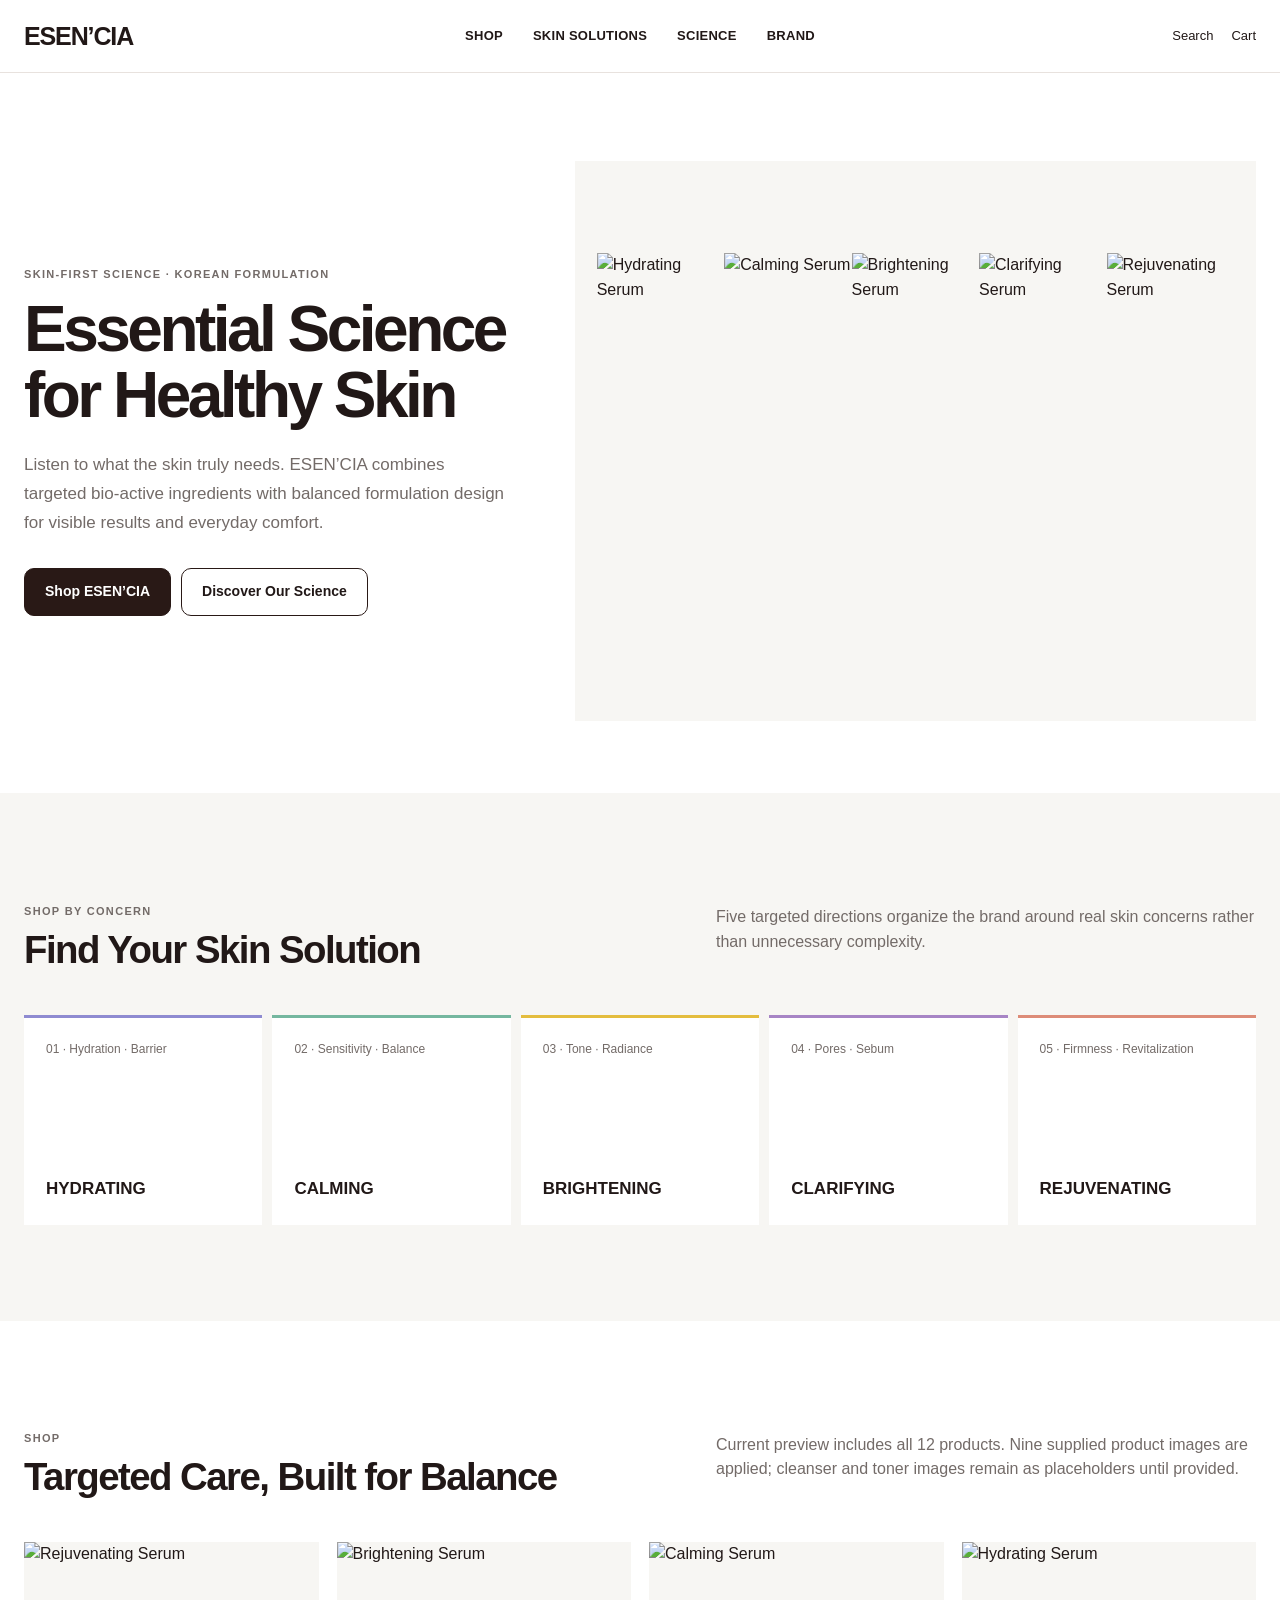
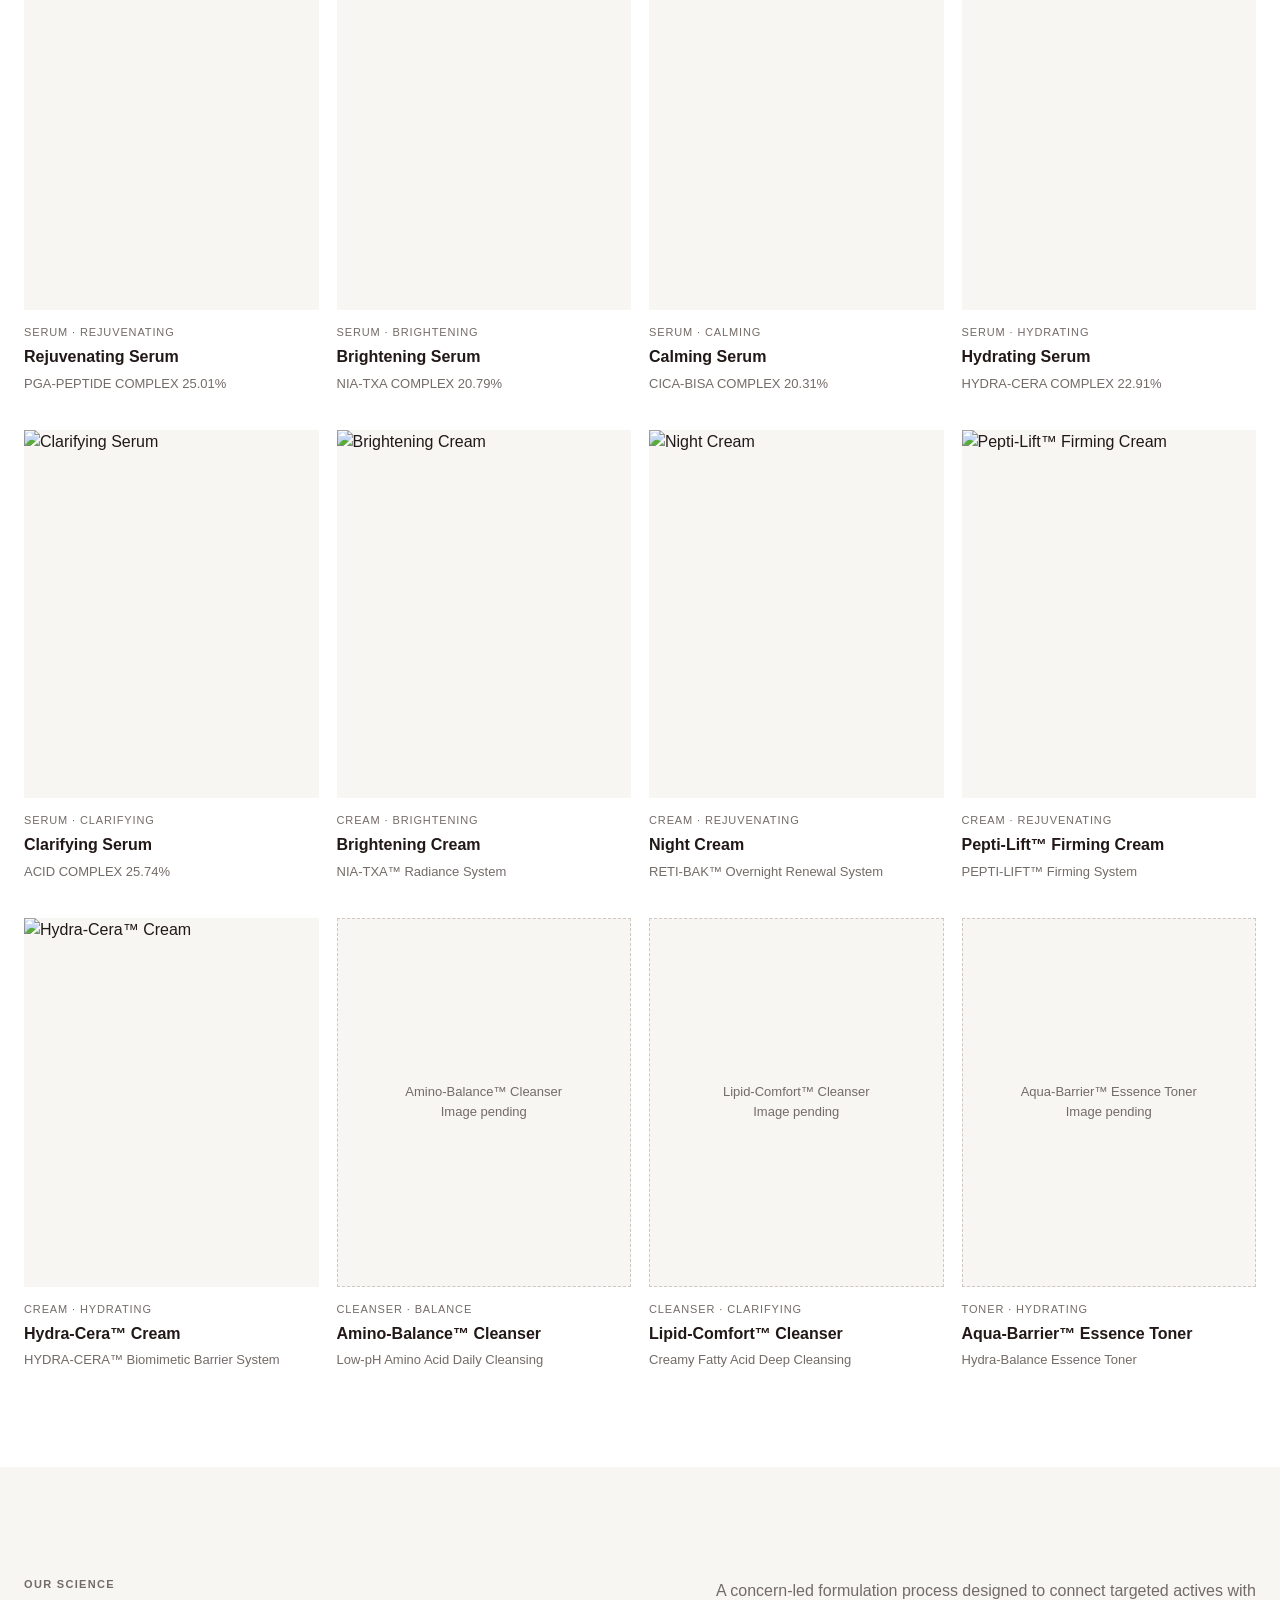
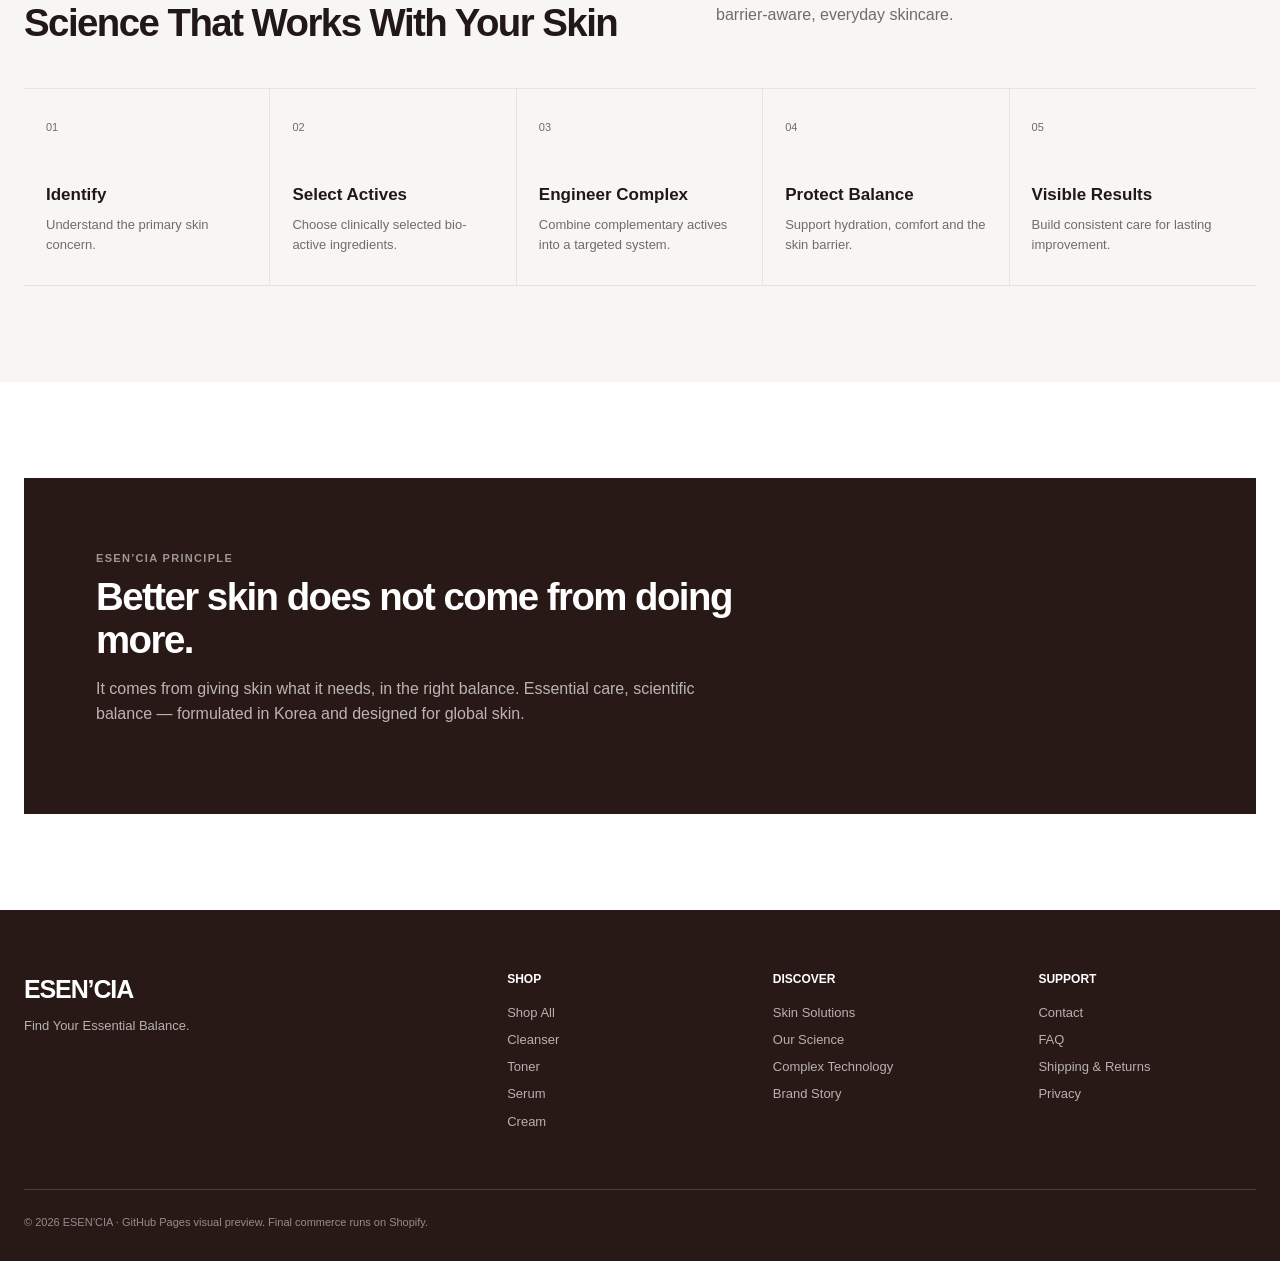
==== index.html @ 42b06a34 "Add GitHub Pages visual preview homepage" ====
<!doctype html><html lang="en"><head><meta charset="utf-8"><meta name="viewport" content="width=device-width,initial-scale=1"><title>ESEN’CIA — Essential Science for Healthy Skin</title><meta name="description" content="ESEN’CIA skincare visual preview"><link rel="stylesheet" href="assets/preview.css"></head><body><header class="header"><div class="wrap header-in"><a class="logo" href="index.html">ESEN’CIA</a><nav class="nav"><a href="#shop">SHOP</a><a href="#solutions">SKIN SOLUTIONS</a><a href="#science">SCIENCE</a><a href="#brand">BRAND</a></nav><div class="util"><a href="#shop">Search</a><a href="#shop">Cart</a></div></div></header><main><section class="hero"><div class="wrap hero-grid"><div><div class="eyebrow">Skin-first science · Korean formulation</div><h1>Essential Science<br>for Healthy Skin</h1><p class="lead">Listen to what the skin truly needs. ESEN’CIA combines targeted bio-active ingredients with balanced formulation design for visible results and everyday comfort.</p><div class="actions"><a class="btn primary" href="#shop">Shop ESEN’CIA</a><a class="btn" href="#science">Discover Our Science</a></div></div><div class="hero-products"><img src="https://nineworksdatabase.planus253.workers.dev/cdn/uncategorized/20260916-070713-image-23-b0a09146.webp" alt="Hydrating Serum"><img src="https://nineworksdatabase.planus253.workers.dev/cdn/uncategorized/20260916-070713-image-22-cb093b37.webp" alt="Calming Serum"><img src="https://nineworksdatabase.planus253.workers.dev/cdn/uncategorized/20260916-070713-image-21-9c7af505.webp" alt="Brightening Serum"><img src="https://nineworksdatabase.planus253.workers.dev/cdn/uncategorized/20260916-070714-image-24-bfee518b.webp" alt="Clarifying Serum"><img src="https://nineworksdatabase.planus253.workers.dev/cdn/uncategorized/20260916-070712-image-20-0c0ae70b.webp" alt="Rejuvenating Serum"></div></div></section><section class="section soft" id="solutions"><div class="wrap"><div class="section-head"><div><div class="eyebrow">Shop by concern</div><h2>Find Your Skin Solution</h2></div><p class="section-desc">Five targeted directions organize the brand around real skin concerns rather than unnecessary complexity.</p></div><div class="solution-grid"><div class="solution" style="--accent:#8f8bd1"><span>01 · Hydration · Barrier</span><strong>HYDRATING</strong></div><div class="solution" style="--accent:#75b79f"><span>02 · Sensitivity · Balance</span><strong>CALMING</strong></div><div class="solution" style="--accent:#e4bd3e"><span>03 · Tone · Radiance</span><strong>BRIGHTENING</strong></div><div class="solution" style="--accent:#a785c5"><span>04 · Pores · Sebum</span><strong>CLARIFYING</strong></div><div class="solution" style="--accent:#dd8c78"><span>05 · Firmness · Revitalization</span><strong>REJUVENATING</strong></div></div></div></section><section class="section" id="shop"><div class="wrap"><div class="section-head"><div><div class="eyebrow">Shop</div><h2>Targeted Care, Built for Balance</h2></div><p class="section-desc">Current preview includes all 12 products. Nine supplied product images are applied; cleanser and toner images remain as placeholders until provided.</p></div><div class="product-grid" id="product-grid"></div></div></section><section class="section soft" id="science"><div class="wrap"><div class="section-head"><div><div class="eyebrow">Our science</div><h2>Science That Works With Your Skin</h2></div><p class="section-desc">A concern-led formulation process designed to connect targeted actives with barrier-aware, everyday skincare.</p></div><div class="process"><div class="process-item"><div class="process-num">01</div><div class="process-title">Identify</div><div class="process-copy">Understand the primary skin concern.</div></div><div class="process-item"><div class="process-num">02</div><div class="process-title">Select Actives</div><div class="process-copy">Choose clinically selected bio-active ingredients.</div></div><div class="process-item"><div class="process-num">03</div><div class="process-title">Engineer Complex</div><div class="process-copy">Combine complementary actives into a targeted system.</div></div><div class="process-item"><div class="process-num">04</div><div class="process-title">Protect Balance</div><div class="process-copy">Support hydration, comfort and the skin barrier.</div></div><div class="process-item"><div class="process-num">05</div><div class="process-title">Visible Results</div><div class="process-copy">Build consistent care for lasting improvement.</div></div></div></div></section><section class="section" id="brand"><div class="wrap"><div class="brand-panel"><div class="eyebrow" style="color:rgba(255,255,255,.55)">ESEN’CIA Principle</div><h2>Better skin does not come from doing more.</h2><p>It comes from giving skin what it needs, in the right balance. Essential care, scientific balance — formulated in Korea and designed for global skin.</p></div></div></section></main><footer class="footer"><div class="wrap"><div class="footer-grid"><div><div class="logo">ESEN’CIA</div><p>Find Your Essential Balance.</p></div><div><h3>SHOP</h3><a href="#shop">Shop All</a><a href="#shop">Cleanser</a><a href="#shop">Toner</a><a href="#shop">Serum</a><a href="#shop">Cream</a></div><div><h3>DISCOVER</h3><a href="#solutions">Skin Solutions</a><a href="#science">Our Science</a><a href="#science">Complex Technology</a><a href="#brand">Brand Story</a></div><div><h3>SUPPORT</h3><a href="#">Contact</a><a href="#">FAQ</a><a href="#">Shipping & Returns</a><a href="#">Privacy</a></div></div><div class="copyright">© 2026 ESEN’CIA · GitHub Pages visual preview. Final commerce runs on Shopify.</div></div></footer><script src="assets/preview.js"></script><script>renderProductCards('#product-grid')</script></body></html>
---- assets/preview.css ----
:root{--bg:#fff;--soft:#f7f6f3;--ink:#211817;--muted:#736b68;--line:#e8e2de;--brand:#291916;--max:1280px;--g:28px}*{box-sizing:border-box}html{scroll-behavior:smooth}body{margin:0;font-family:Pretendard,-apple-system,BlinkMacSystemFont,"Segoe UI",Arial,sans-serif;color:var(--ink);background:var(--bg);line-height:1.55}a{color:inherit;text-decoration:none}img{display:block;max-width:100%}.wrap{width:min(calc(100% - 48px),var(--max));margin:auto}.header{position:sticky;top:0;z-index:50;background:rgba(255,255,255,.95);backdrop-filter:blur(14px);border-bottom:1px solid var(--line)}.header-in{height:72px;display:grid;grid-template-columns:1fr auto 1fr;align-items:center}.logo{font-size:25px;font-weight:650;letter-spacing:-.045em}.nav{display:flex;gap:30px;font-size:13px;font-weight:650;letter-spacing:.02em}.util{display:flex;justify-content:flex-end;gap:18px;font-size:13px}.hero{padding:88px 0 72px}.hero-grid{display:grid;grid-template-columns:5fr 7fr;gap:64px;align-items:center}.eyebrow{font-size:11px;font-weight:700;letter-spacing:.12em;text-transform:uppercase;color:var(--muted)}h1{font-size:clamp(42px,5vw,68px);line-height:1.03;letter-spacing:-.055em;margin:14px 0 22px;max-width:620px}.lead{font-size:17px;line-height:1.7;color:var(--muted);max-width:560px}.actions{display:flex;gap:10px;margin-top:30px}.btn{height:48px;padding:0 20px;border-radius:10px;border:1px solid var(--brand);display:inline-flex;align-items:center;justify-content:center;font-size:14px;font-weight:650}.btn.primary{background:var(--brand);color:#fff}.hero-products{background:var(--soft);min-height:560px;display:grid;grid-template-columns:repeat(5,1fr);align-items:end;padding:44px 22px 28px;overflow:hidden}.hero-products img{width:100%;height:440px;object-fit:contain}.section{padding:96px 0}.section.soft{background:var(--soft)}.section-head{display:grid;grid-template-columns:1fr 1fr;gap:32px;align-items:end;margin-bottom:44px}.section h2{font-size:clamp(30px,3vw,42px);line-height:1.12;letter-spacing:-.04em;margin:8px 0 0}.section-desc{color:var(--muted);max-width:540px;justify-self:end}.solution-grid{display:grid;grid-template-columns:repeat(5,1fr);gap:10px}.solution{min-height:210px;padding:22px;display:flex;flex-direction:column;justify-content:space-between;background:#fff;border-top:3px solid var(--accent)}.solution span{font-size:12px;color:var(--muted)}.solution strong{font-size:17px}.product-grid{display:grid;grid-template-columns:repeat(4,minmax(0,1fr));gap:36px 18px}.product-card{display:block}.product-media{aspect-ratio:4/5;background:var(--soft);overflow:hidden}.product-media img{width:100%;height:100%;object-fit:contain;transition:transform .35s ease}.product-card:hover .product-media img{transform:scale(1.025)}.product-meta{padding-top:14px}.product-type{font-size:11px;text-transform:uppercase;letter-spacing:.08em;color:var(--muted)}.product-name{font-size:16px;font-weight:650;margin-top:4px}.product-sub{font-size:13px;color:var(--muted);margin-top:4px}.placeholder{height:100%;display:flex;align-items:center;justify-content:center;text-align:center;padding:24px;color:var(--muted);font-size:13px;border:1px dashed #cfc7c2}.process{display:grid;grid-template-columns:repeat(5,1fr);gap:0;border-top:1px solid var(--line);border-bottom:1px solid var(--line)}.process-item{padding:30px 22px;min-height:180px;border-right:1px solid var(--line)}.process-item:last-child{border-right:0}.process-num{font-size:11px;color:var(--muted)}.process-title{font-size:17px;font-weight:650;margin-top:46px}.process-copy{font-size:13px;color:var(--muted);margin-top:6px}.brand-panel{background:var(--brand);color:#fff;padding:72px}.brand-panel h2{max-width:640px}.brand-panel p{color:rgba(255,255,255,.68);max-width:620px;font-size:16px}.footer{background:var(--brand);color:#fff;padding:60px 0 30px}.footer-grid{display:grid;grid-template-columns:2fr repeat(3,1fr);gap:48px}.footer h3{font-size:12px;margin:0 0 14px}.footer a,.footer p{display:block;color:rgba(255,255,255,.66);font-size:13px;margin:7px 0}.copyright{margin-top:50px;padding-top:24px;border-top:1px solid rgba(255,255,255,.16);font-size:11px;color:rgba(255,255,255,.5)}.product-page{padding:64px 0 96px}.product-layout{display:grid;grid-template-columns:1.1fr .9fr;gap:68px;align-items:start}.pdp-gallery{background:var(--soft);min-height:700px;display:flex;align-items:center;justify-content:center}.pdp-gallery img{width:100%;height:700px;object-fit:contain}.pdp-info{position:sticky;top:108px}.pdp-info h1{font-size:44px;margin:12px 0 10px}.pdp-sub{font-size:15px;color:var(--muted)}.pdp-rule{height:1px;background:var(--line);margin:28px 0}.pdp-label{font-size:11px;color:var(--muted);text-transform:uppercase;letter-spacing:.08em}.pdp-value{margin-top:5px;font-size:15px}.qty{display:grid;grid-template-columns:1fr;gap:8px;margin:24px 0 10px}.qty input{height:48px;border:1px solid var(--line);border-radius:8px;padding:0 14px}.shopify-note{font-size:12px;color:var(--muted);margin-top:12px}.detail-sections{margin-top:72px;border-top:1px solid var(--line)}.detail-row{display:grid;grid-template-columns:1fr 2fr;gap:40px;padding:38px 0;border-bottom:1px solid var(--line)}.detail-row h3{margin:0;font-size:18px}.detail-row p{margin:0;color:var(--muted);max-width:700px}.back{display:inline-flex;margin-bottom:26px;font-size:13px;color:var(--muted)}@media(max-width:1023px){.hero-grid,.product-layout{grid-template-columns:1fr}.hero-products{min-height:460px}.hero-products img{height:350px}.solution-grid{grid-template-columns:repeat(2,1fr)}.product-grid{grid-template-columns:repeat(2,1fr)}.process{grid-template-columns:1fr 1fr}.process-item{border-bottom:1px solid var(--line)}.footer-grid{grid-template-columns:1fr 1fr}.pdp-info{position:static}}@media(max-width:767px){.wrap{width:min(calc(100% - 32px),var(--max))}.header-in{height:64px;grid-template-columns:1fr auto}.nav{display:none}.util a:first-child{display:none}.hero{padding:52px 0}.hero-grid{gap:34px}.hero-products{min-height:360px;padding:20px 8px}.hero-products img{height:290px}.section{padding:64px 0}.section-head{grid-template-columns:1fr;margin-bottom:28px}.section-desc{justify-self:start}.solution-grid{grid-template-columns:1fr}.product-grid{gap:28px 10px}.product-media{aspect-ratio:3/4}.process{grid-template-columns:1fr}.process-item{border-right:0}.brand-panel{padding:44px 28px}.footer-grid{grid-template-columns:1fr;gap:28px}.pdp-gallery,.pdp-gallery img{min-height:0;height:480px}.pdp-info h1{font-size:36px}.detail-row{grid-template-columns:1fr;gap:12px}}
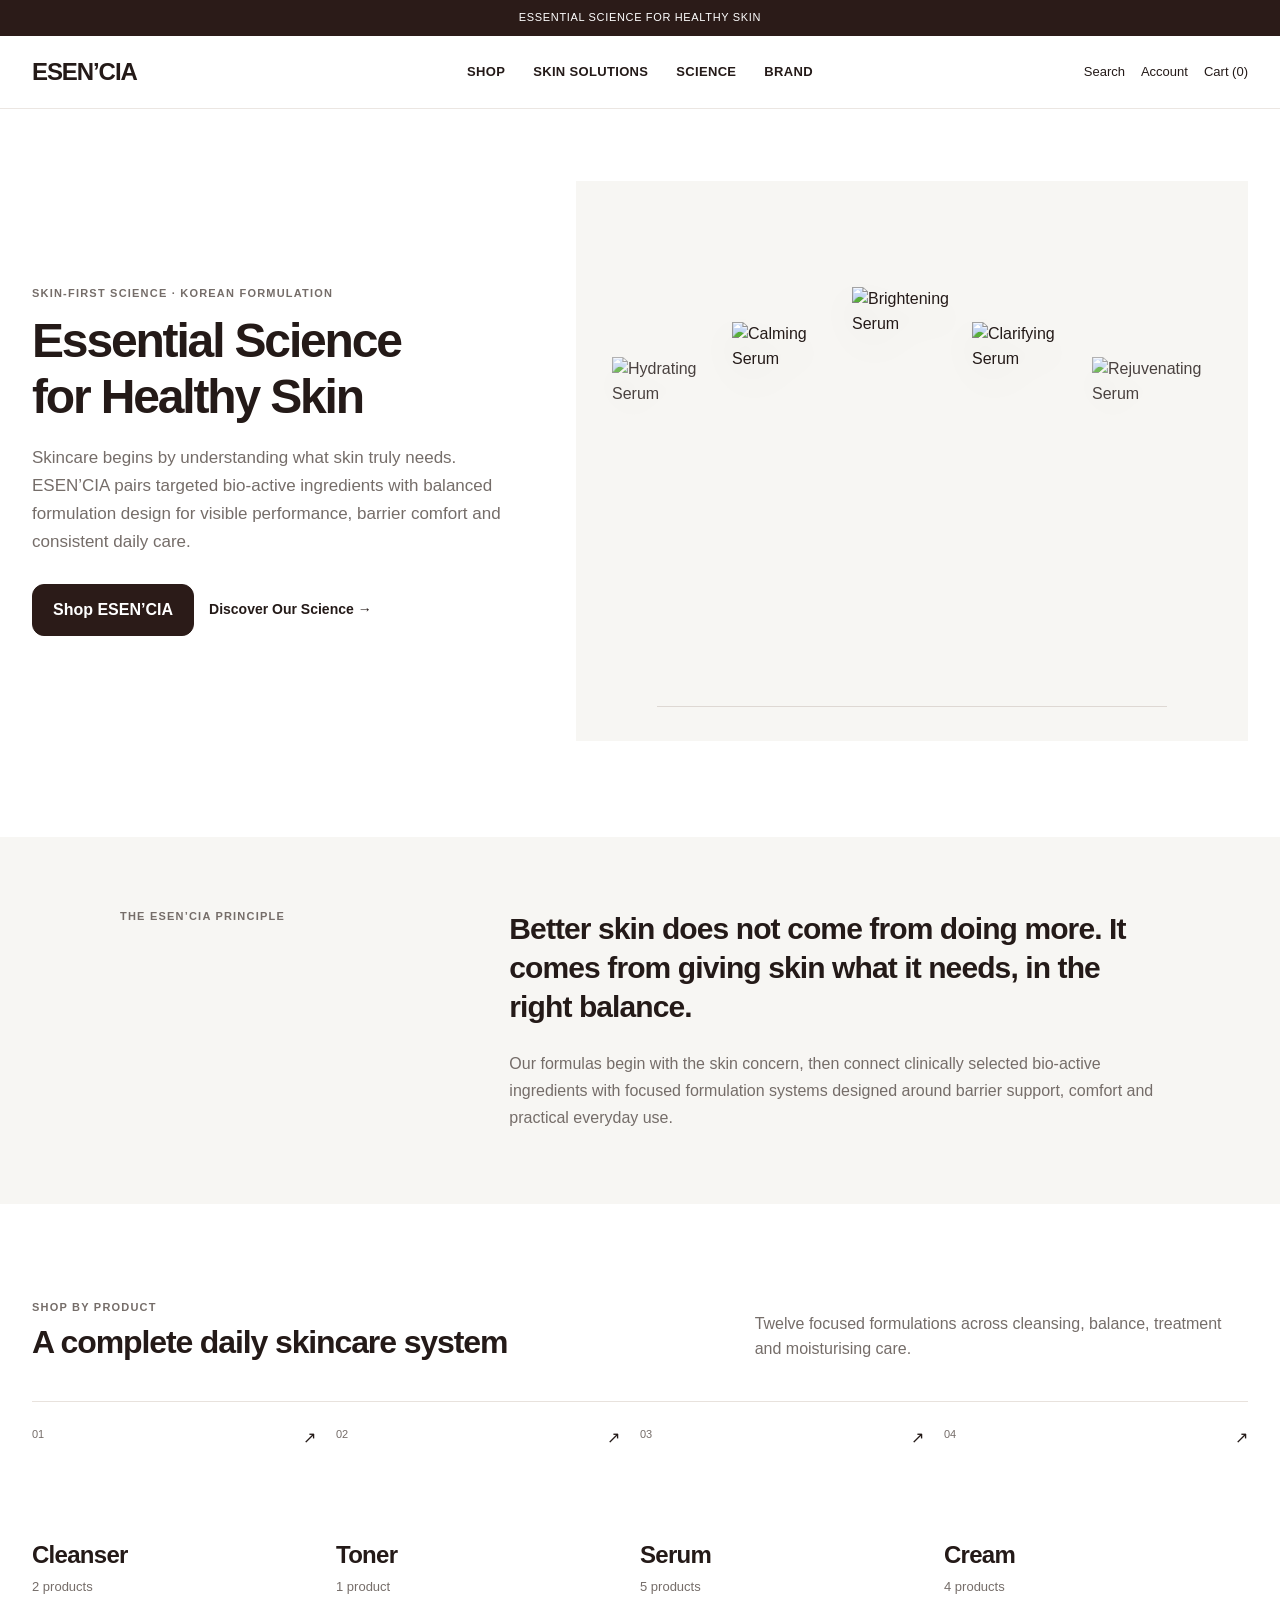
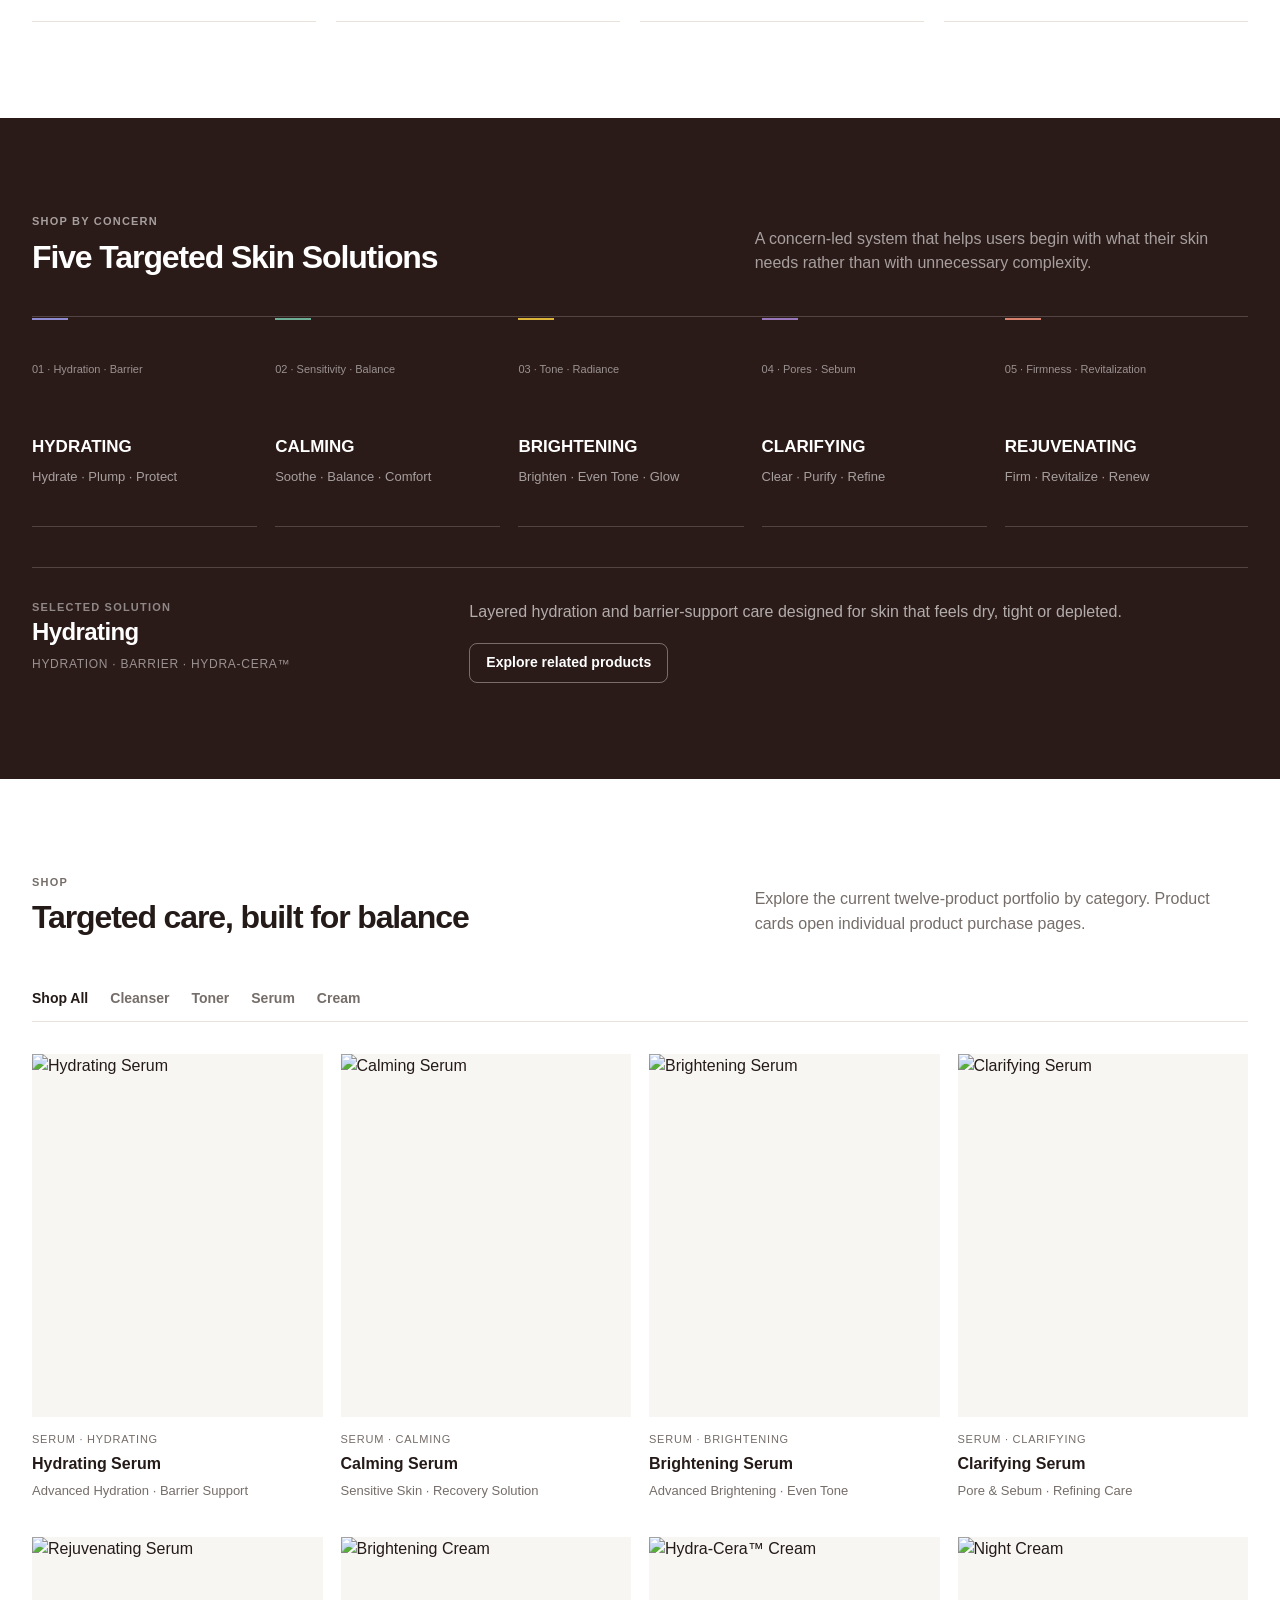
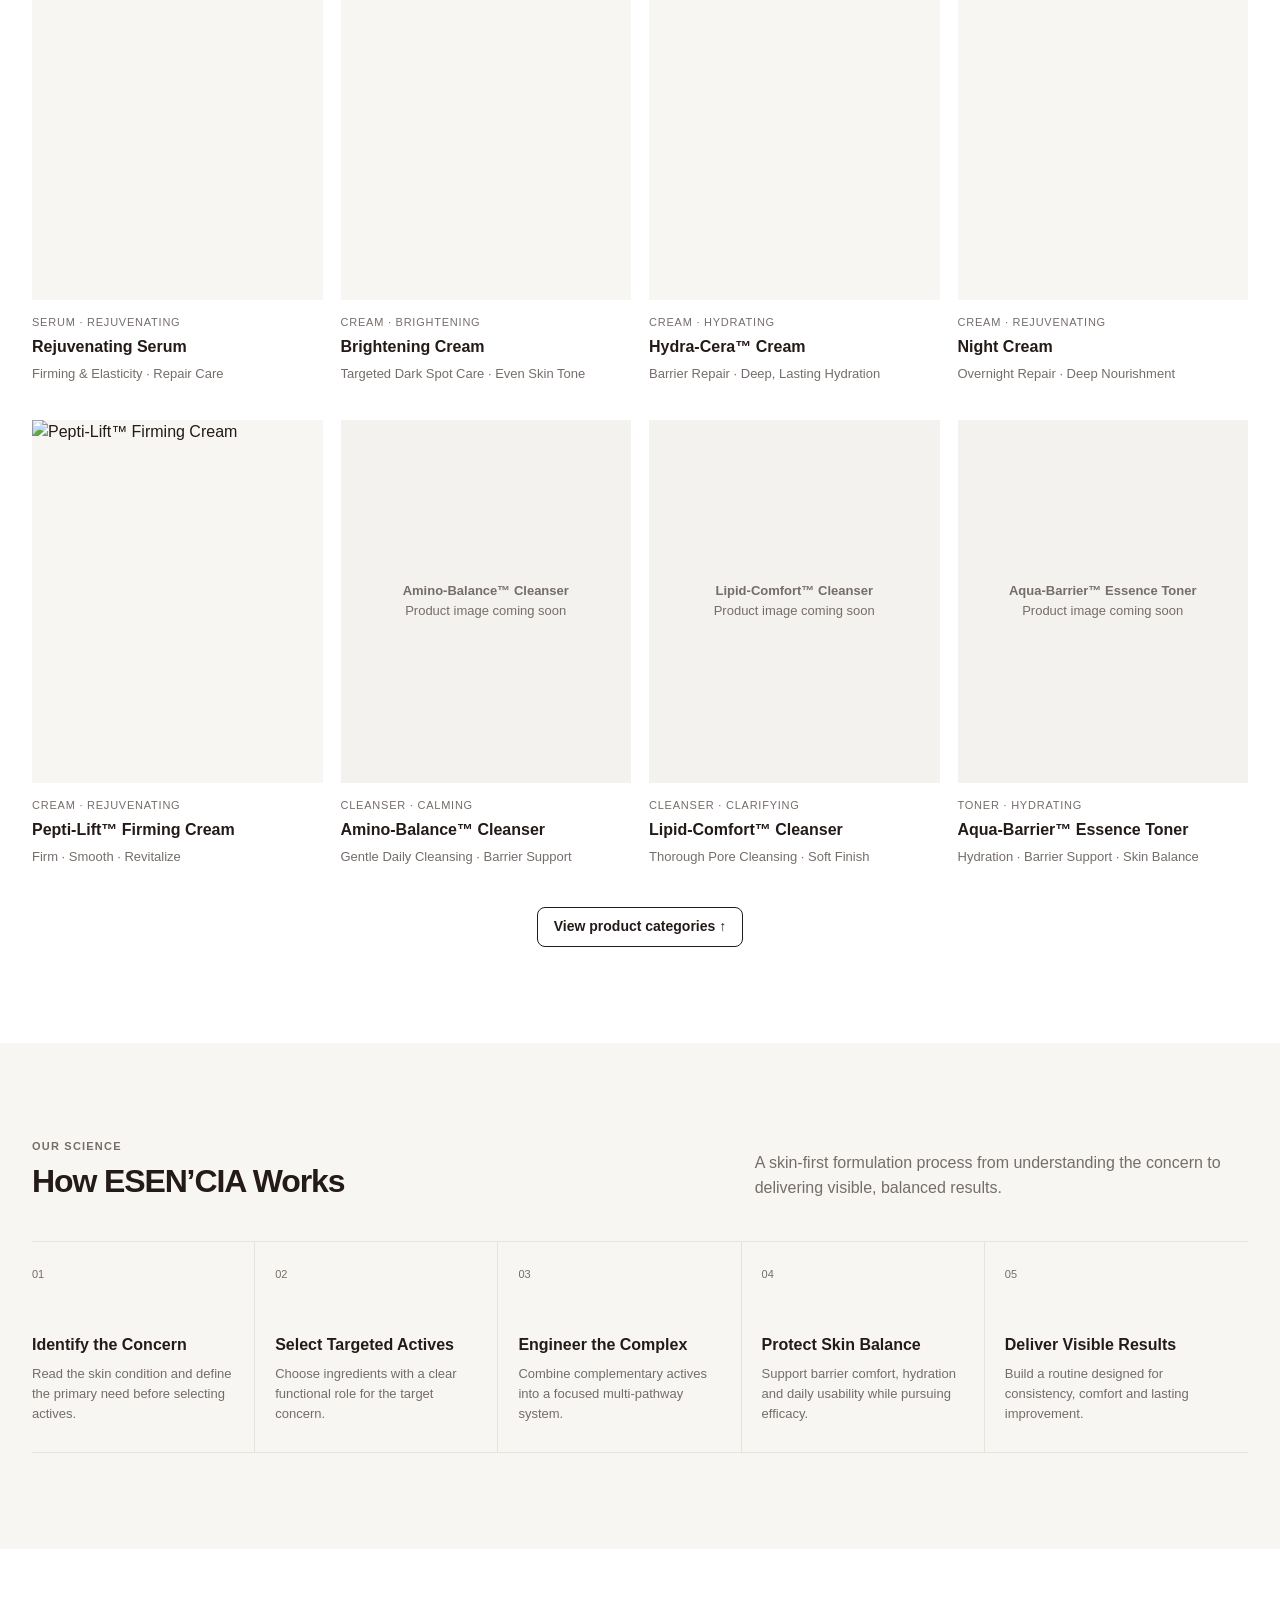
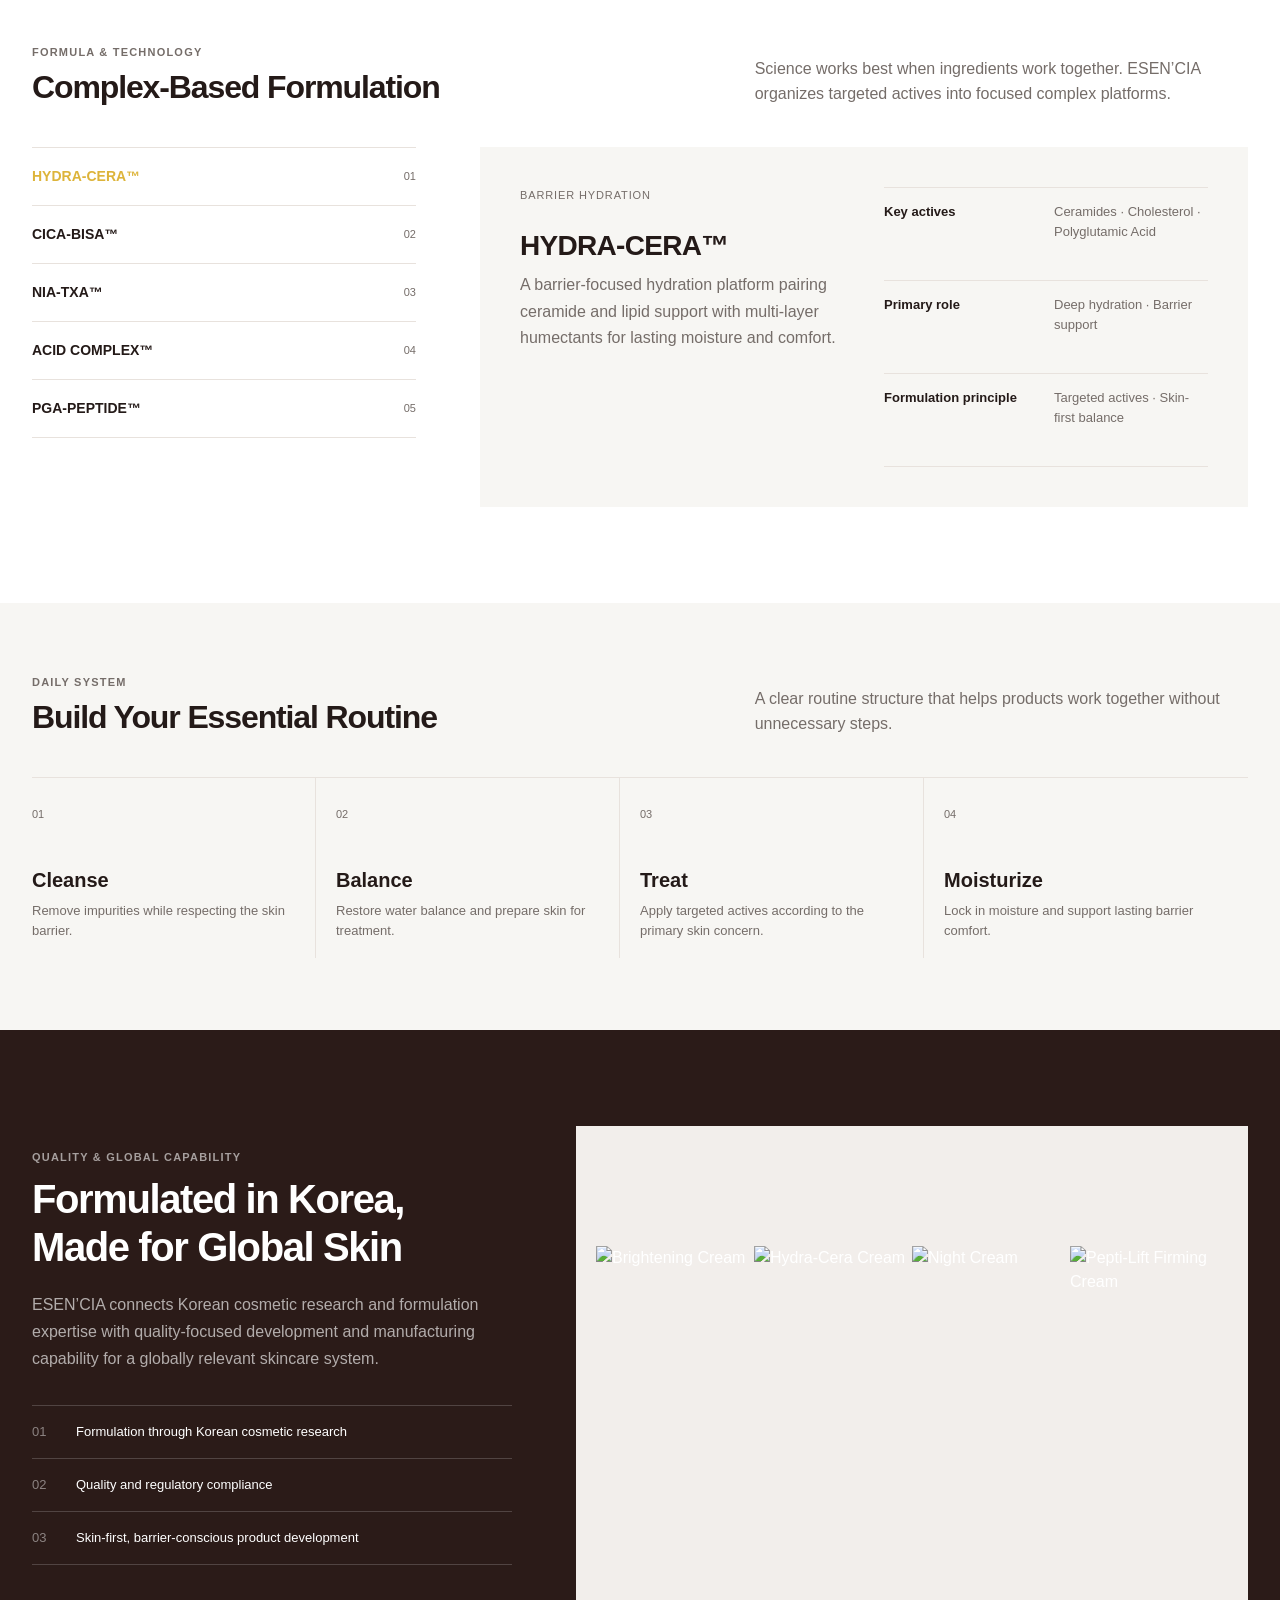
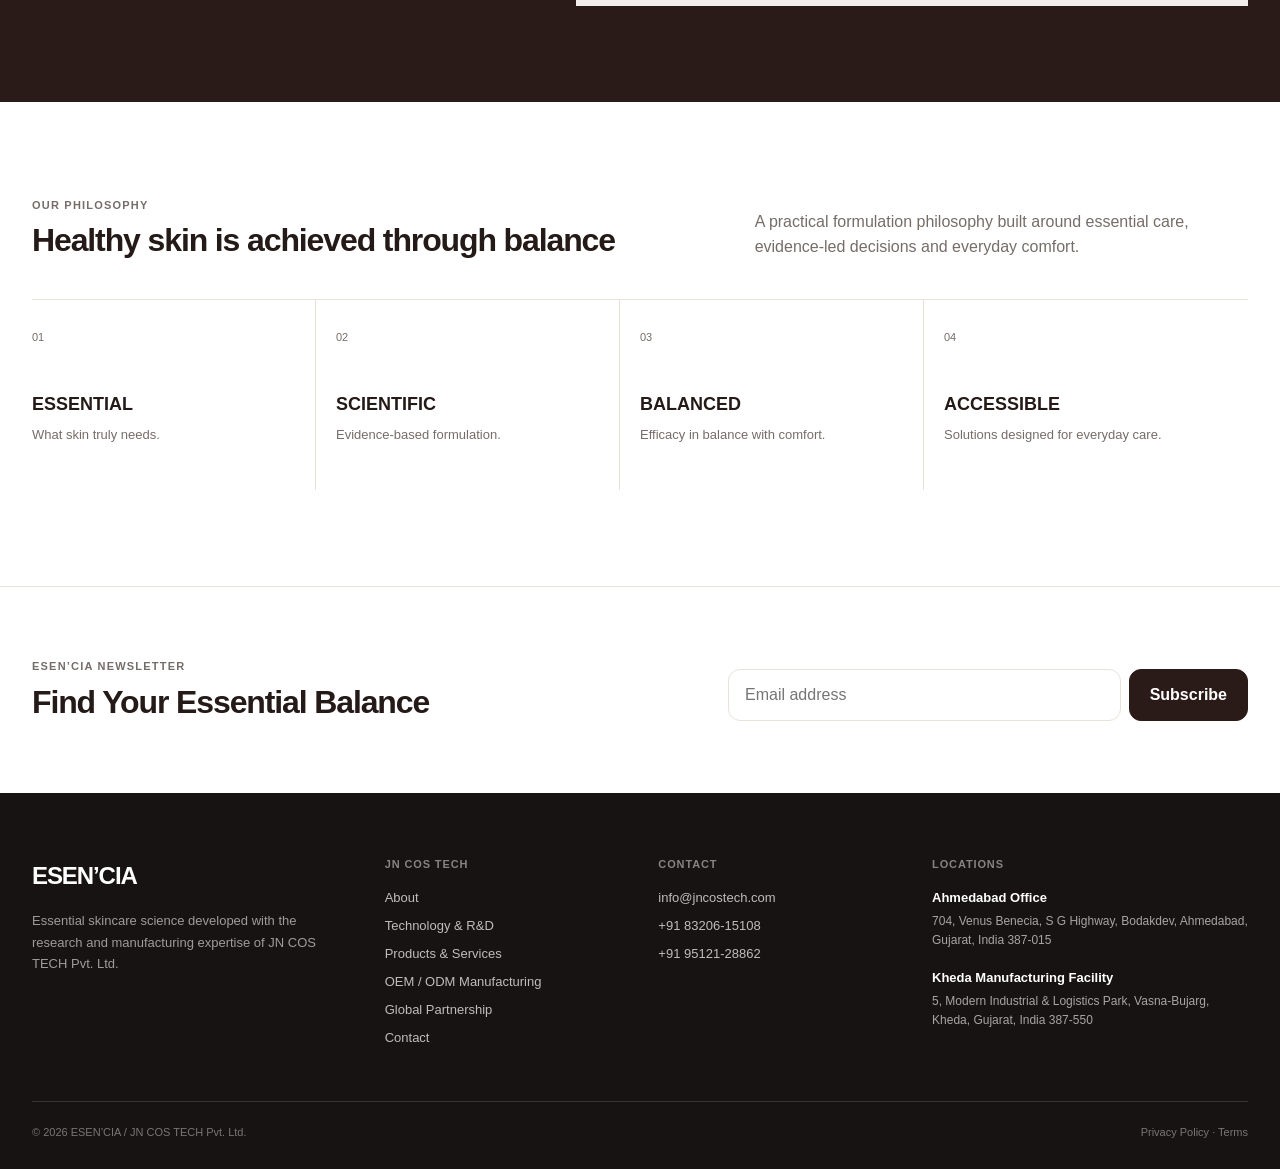
==== commit 0f3d44eb: "Build complete ESENCIA brand commerce homepage" ====
--- a/index.html
+++ b/index.html
@@ -1 +1,204 @@
-<!doctype html><html lang="en"><head><meta charset="utf-8"><meta name="viewport" content="width=device-width,initial-scale=1"><title>ESEN’CIA — Essential Science for Healthy Skin</title><meta name="description" content="ESEN’CIA skincare visual preview"><link rel="stylesheet" href="assets/preview.css"></head><body><header class="header"><div class="wrap header-in"><a class="logo" href="index.html">ESEN’CIA</a><nav class="nav"><a href="#shop">SHOP</a><a href="#solutions">SKIN SOLUTIONS</a><a href="#science">SCIENCE</a><a href="#brand">BRAND</a></nav><div class="util"><a href="#shop">Search</a><a href="#shop">Cart</a></div></div></header><main><section class="hero"><div class="wrap hero-grid"><div><div class="eyebrow">Skin-first science · Korean formulation</div><h1>Essential Science<br>for Healthy Skin</h1><p class="lead">Listen to what the skin truly needs. ESEN’CIA combines targeted bio-active ingredients with balanced formulation design for visible results and everyday comfort.</p><div class="actions"><a class="btn primary" href="#shop">Shop ESEN’CIA</a><a class="btn" href="#science">Discover Our Science</a></div></div><div class="hero-products"><img src="https://nineworksdatabase.planus253.workers.dev/cdn/uncategorized/20260916-070713-image-23-b0a09146.webp" alt="Hydrating Serum"><img src="https://nineworksdatabase.planus253.workers.dev/cdn/uncategorized/20260916-070713-image-22-cb093b37.webp" alt="Calming Serum"><img src="https://nineworksdatabase.planus253.workers.dev/cdn/uncategorized/20260916-070713-image-21-9c7af505.webp" alt="Brightening Serum"><img src="https://nineworksdatabase.planus253.workers.dev/cdn/uncategorized/20260916-070714-image-24-bfee518b.webp" alt="Clarifying Serum"><img src="https://nineworksdatabase.planus253.workers.dev/cdn/uncategorized/20260916-070712-image-20-0c0ae70b.webp" alt="Rejuvenating Serum"></div></div></section><section class="section soft" id="solutions"><div class="wrap"><div class="section-head"><div><div class="eyebrow">Shop by concern</div><h2>Find Your Skin Solution</h2></div><p class="section-desc">Five targeted directions organize the brand around real skin concerns rather than unnecessary complexity.</p></div><div class="solution-grid"><div class="solution" style="--accent:#8f8bd1"><span>01 · Hydration · Barrier</span><strong>HYDRATING</strong></div><div class="solution" style="--accent:#75b79f"><span>02 · Sensitivity · Balance</span><strong>CALMING</strong></div><div class="solution" style="--accent:#e4bd3e"><span>03 · Tone · Radiance</span><strong>BRIGHTENING</strong></div><div class="solution" style="--accent:#a785c5"><span>04 · Pores · Sebum</span><strong>CLARIFYING</strong></div><div class="solution" style="--accent:#dd8c78"><span>05 · Firmness · Revitalization</span><strong>REJUVENATING</strong></div></div></div></section><section class="section" id="shop"><div class="wrap"><div class="section-head"><div><div class="eyebrow">Shop</div><h2>Targeted Care, Built for Balance</h2></div><p class="section-desc">Current preview includes all 12 products. Nine supplied product images are applied; cleanser and toner images remain as placeholders until provided.</p></div><div class="product-grid" id="product-grid"></div></div></section><section class="section soft" id="science"><div class="wrap"><div class="section-head"><div><div class="eyebrow">Our science</div><h2>Science That Works With Your Skin</h2></div><p class="section-desc">A concern-led formulation process designed to connect targeted actives with barrier-aware, everyday skincare.</p></div><div class="process"><div class="process-item"><div class="process-num">01</div><div class="process-title">Identify</div><div class="process-copy">Understand the primary skin concern.</div></div><div class="process-item"><div class="process-num">02</div><div class="process-title">Select Actives</div><div class="process-copy">Choose clinically selected bio-active ingredients.</div></div><div class="process-item"><div class="process-num">03</div><div class="process-title">Engineer Complex</div><div class="process-copy">Combine complementary actives into a targeted system.</div></div><div class="process-item"><div class="process-num">04</div><div class="process-title">Protect Balance</div><div class="process-copy">Support hydration, comfort and the skin barrier.</div></div><div class="process-item"><div class="process-num">05</div><div class="process-title">Visible Results</div><div class="process-copy">Build consistent care for lasting improvement.</div></div></div></div></section><section class="section" id="brand"><div class="wrap"><div class="brand-panel"><div class="eyebrow" style="color:rgba(255,255,255,.55)">ESEN’CIA Principle</div><h2>Better skin does not come from doing more.</h2><p>It comes from giving skin what it needs, in the right balance. Essential care, scientific balance — formulated in Korea and designed for global skin.</p></div></div></section></main><footer class="footer"><div class="wrap"><div class="footer-grid"><div><div class="logo">ESEN’CIA</div><p>Find Your Essential Balance.</p></div><div><h3>SHOP</h3><a href="#shop">Shop All</a><a href="#shop">Cleanser</a><a href="#shop">Toner</a><a href="#shop">Serum</a><a href="#shop">Cream</a></div><div><h3>DISCOVER</h3><a href="#solutions">Skin Solutions</a><a href="#science">Our Science</a><a href="#science">Complex Technology</a><a href="#brand">Brand Story</a></div><div><h3>SUPPORT</h3><a href="#">Contact</a><a href="#">FAQ</a><a href="#">Shipping & Returns</a><a href="#">Privacy</a></div></div><div class="copyright">© 2026 ESEN’CIA · GitHub Pages visual preview. Final commerce runs on Shopify.</div></div></footer><script src="assets/preview.js"></script><script>renderProductCards('#product-grid')</script></body></html>+<!doctype html>
+<html lang="en">
+<head>
+  <meta charset="utf-8">
+  <meta name="viewport" content="width=device-width,initial-scale=1">
+  <title>ESEN’CIA — Essential Science for Healthy Skin</title>
+  <meta name="description" content="ESEN’CIA. Skin-first Korean skincare science built around targeted concerns, balanced formulation and daily comfort.">
+  <link rel="stylesheet" href="assets/preview.css">
+</head>
+<body>
+<a class="skip-link" href="#main">Skip to content</a>
+<div class="announcement">Essential Science for Healthy Skin</div>
+<header class="header">
+  <div class="wrap header-in">
+    <a class="logo" href="index.html" aria-label="ESEN’CIA home">ESEN’CIA</a>
+    <nav class="nav" aria-label="Primary navigation">
+      <div class="nav-item">
+        <a class="nav-link" href="#shop">SHOP</a>
+        <div class="mega">
+          <div class="wrap mega-grid">
+            <div><div class="mega-title">Shop by product</div><div class="mega-links"><a href="#shop">Shop All</a><a href="#shop">Cleanser</a><a href="#shop">Toner</a><a href="#shop">Serum</a><a href="#shop">Cream</a></div></div>
+            <div><div class="mega-title">Skin concerns</div><div class="mega-links"><a href="#solutions">Hydrating</a><a href="#solutions">Calming</a><a href="#solutions">Brightening</a><a href="#solutions">Clarifying</a><a href="#solutions">Rejuvenating</a></div></div>
+            <a class="mega-feature" href="product.html?product=hydrating-serum"><img src="https://nineworksdatabase.planus253.workers.dev/cdn/uncategorized/20260916-070713-image-23-b0a09146.webp" alt="Hydrating Serum"><div><div class="mega-title">Featured</div><strong>Hydrating Serum</strong><span>HYDRA-CERA COMPLEX 22.91% · Barrier hydration care</span></div></a>
+          </div>
+        </div>
+      </div>
+      <div class="nav-item">
+        <a class="nav-link" href="#solutions">SKIN SOLUTIONS</a>
+        <div class="mega"><div class="wrap mega-grid"><div><div class="mega-title">Targeted solutions</div><div class="mega-links"><a href="#solutions">Hydrating</a><a href="#solutions">Calming</a><a href="#solutions">Brightening</a><a href="#solutions">Clarifying</a><a href="#solutions">Rejuvenating</a></div></div><div><div class="mega-title">Approach</div><div class="mega-links"><a href="#science">Concern-led care</a><a href="#technology">Complex Technology</a><a href="#routine">Daily Routine</a></div></div><div class="mega-feature"><div style="grid-column:1/-1"><div class="mega-title">ESEN’CIA Principle</div><strong>Target the concern. Respect the balance.</strong><span>Each solution connects a skin need with a focused complex and practical daily care.</span></div></div></div></div>
+      </div>
+      <div class="nav-item">
+        <a class="nav-link" href="#science">SCIENCE</a>
+        <div class="mega"><div class="wrap mega-grid"><div><div class="mega-title">Science</div><div class="mega-links"><a href="#science">Our Science</a><a href="#technology">Complex Technology</a><a href="#science">Ingredients</a></div></div><div><div class="mega-title">Complex platforms</div><div class="mega-links"><a href="#technology">HYDRA-CERA™</a><a href="#technology">CICA-BISA™</a><a href="#technology">NIA-TXA™</a><a href="#technology">ACID COMPLEX™</a><a href="#technology">PGA-PEPTIDE™</a></div></div><div class="mega-feature"><div style="grid-column:1/-1"><div class="mega-title">Formulation logic</div><strong>Concern → Actives → Complex → Balance → Result</strong><span>A skin-first process built to connect targeted efficacy with everyday comfort.</span></div></div></div></div>
+      </div>
+      <div class="nav-item">
+        <a class="nav-link" href="#brand">BRAND</a>
+        <div class="mega"><div class="wrap mega-grid"><div><div class="mega-title">About ESEN’CIA</div><div class="mega-links"><a href="#brand">Brand Story</a><a href="#philosophy">Our Philosophy</a><a href="#quality">Quality & Global Capability</a></div></div><div><div class="mega-title">Principles</div><div class="mega-links"><a href="#philosophy">Essential</a><a href="#philosophy">Scientific</a><a href="#philosophy">Balanced</a><a href="#philosophy">Accessible</a></div></div><div class="mega-feature"><div style="grid-column:1/-1"><div class="mega-title">Brand message</div><strong>Find Your Essential Balance</strong><span>Healthy-looking skin begins with understanding what skin truly needs.</span></div></div></div></div>
+      </div>
+    </nav>
+    <div class="util"><a class="search" href="#shop">Search</a><a class="account" href="#brand">Account</a><a href="#shop">Cart (0)</a><button class="menu-btn" type="button" aria-label="Open menu" aria-expanded="false" data-menu-open><span class="menu-lines"></span></button></div>
+  </div>
+</header>
+
+<div class="mobile-panel" aria-label="Mobile navigation">
+  <div class="mobile-top"><a class="logo" href="index.html">ESEN’CIA</a><button class="close-btn" type="button" aria-label="Close menu" data-menu-close>×</button></div>
+  <div class="mobile-nav">
+    <details open><summary>SHOP <span>+</span></summary><div class="mobile-sub"><a href="#shop">Shop All</a><a href="#shop">Cleanser</a><a href="#shop">Toner</a><a href="#shop">Serum</a><a href="#shop">Cream</a></div></details>
+    <details><summary>SKIN SOLUTIONS <span>+</span></summary><div class="mobile-sub"><a href="#solutions">Hydrating</a><a href="#solutions">Calming</a><a href="#solutions">Brightening</a><a href="#solutions">Clarifying</a><a href="#solutions">Rejuvenating</a></div></details>
+    <details><summary>SCIENCE <span>+</span></summary><div class="mobile-sub"><a href="#science">Our Science</a><a href="#technology">Complex Technology</a><a href="#science">Ingredients</a></div></details>
+    <details><summary>BRAND <span>+</span></summary><div class="mobile-sub"><a href="#brand">Brand Story</a><a href="#philosophy">Our Philosophy</a><a href="#quality">Quality & Global Capability</a></div></details>
+  </div>
+  <div class="mobile-meta"><a href="#shop">Search</a><a href="#brand">Account</a><a href="#shop">Cart (0)</a></div>
+</div>
+
+<main id="main">
+  <section class="hero">
+    <div class="wrap hero-grid">
+      <div class="hero-copy">
+        <div class="eyebrow">Skin-first science · Korean formulation</div>
+        <h1>Essential Science<br>for Healthy Skin</h1>
+        <p class="lead">Skincare begins by understanding what skin truly needs. ESEN’CIA pairs targeted bio-active ingredients with balanced formulation design for visible performance, barrier comfort and consistent daily care.</p>
+        <div class="actions"><a class="btn primary" href="#shop">Shop ESEN’CIA</a><a class="btn ghost" href="#science">Discover Our Science →</a></div>
+      </div>
+      <div class="hero-stage" aria-label="ESEN’CIA serum collection">
+        <div class="hero-products">
+          <img src="https://nineworksdatabase.planus253.workers.dev/cdn/uncategorized/20260916-070713-image-23-b0a09146.webp" alt="Hydrating Serum">
+          <img src="https://nineworksdatabase.planus253.workers.dev/cdn/uncategorized/20260916-070713-image-22-cb093b37.webp" alt="Calming Serum">
+          <img src="https://nineworksdatabase.planus253.workers.dev/cdn/uncategorized/20260916-070713-image-21-9c7af505.webp" alt="Brightening Serum">
+          <img src="https://nineworksdatabase.planus253.workers.dev/cdn/uncategorized/20260916-070714-image-24-bfee518b.webp" alt="Clarifying Serum">
+          <img src="https://nineworksdatabase.planus253.workers.dev/cdn/uncategorized/20260916-070712-image-20-0c0ae70b.webp" alt="Rejuvenating Serum">
+        </div>
+      </div>
+    </div>
+  </section>
+
+  <section class="section-sm soft" id="brand">
+    <div class="content-wrap intro-grid">
+      <div><div class="eyebrow">The ESEN’CIA Principle</div></div>
+      <div><p class="intro-quote">Better skin does not come from doing more. It comes from giving skin what it needs, in the right balance.</p><p class="intro-copy">Our formulas begin with the skin concern, then connect clinically selected bio-active ingredients with focused formulation systems designed around barrier support, comfort and practical everyday use.</p></div>
+    </div>
+  </section>
+
+  <section class="section" id="category">
+    <div class="wrap">
+      <div class="section-head"><div><div class="eyebrow">Shop by product</div><h2>A complete daily skincare system</h2></div><p class="section-copy">Twelve focused formulations across cleansing, balance, treatment and moisturising care.</p></div>
+      <div class="category-grid">
+        <a class="category-link" href="#shop"><span class="category-number">01</span><div><div class="category-name">Cleanser</div><div class="category-count">2 products</div></div><span class="category-arrow">↗</span></a>
+        <a class="category-link" href="#shop"><span class="category-number">02</span><div><div class="category-name">Toner</div><div class="category-count">1 product</div></div><span class="category-arrow">↗</span></a>
+        <a class="category-link" href="#shop"><span class="category-number">03</span><div><div class="category-name">Serum</div><div class="category-count">5 products</div></div><span class="category-arrow">↗</span></a>
+        <a class="category-link" href="#shop"><span class="category-number">04</span><div><div class="category-name">Cream</div><div class="category-count">4 products</div></div><span class="category-arrow">↗</span></a>
+      </div>
+    </div>
+  </section>
+
+  <section class="section dark" id="solutions">
+    <div class="wrap">
+      <div class="section-head light"><div><div class="eyebrow">Shop by concern</div><h2>Five Targeted Skin Solutions</h2></div><p class="section-copy">A concern-led system that helps users begin with what their skin needs rather than with unnecessary complexity.</p></div>
+      <div class="solution-grid">
+        <button class="solution" style="--accent:var(--hyd);background:transparent;border-left:0;border-top-color:transparent;border-right:0;color:#fff;text-align:left" data-solution="Hydrating"><small>01 · Hydration · Barrier</small><strong>HYDRATING</strong><span>Hydrate · Plump · Protect</span></button>
+        <button class="solution" style="--accent:var(--calm);background:transparent;border-left:0;border-top-color:transparent;border-right:0;color:#fff;text-align:left" data-solution="Calming"><small>02 · Sensitivity · Balance</small><strong>CALMING</strong><span>Soothe · Balance · Comfort</span></button>
+        <button class="solution" style="--accent:var(--bright);background:transparent;border-left:0;border-top-color:transparent;border-right:0;color:#fff;text-align:left" data-solution="Brightening"><small>03 · Tone · Radiance</small><strong>BRIGHTENING</strong><span>Brighten · Even Tone · Glow</span></button>
+        <button class="solution" style="--accent:var(--clar);background:transparent;border-left:0;border-top-color:transparent;border-right:0;color:#fff;text-align:left" data-solution="Clarifying"><small>04 · Pores · Sebum</small><strong>CLARIFYING</strong><span>Clear · Purify · Refine</span></button>
+        <button class="solution" style="--accent:var(--rejuv);background:transparent;border-left:0;border-top-color:transparent;border-right:0;color:#fff;text-align:left" data-solution="Rejuvenating"><small>05 · Firmness · Revitalization</small><strong>REJUVENATING</strong><span>Firm · Revitalize · Renew</span></button>
+      </div>
+      <div class="solution-detail" data-solution-detail></div>
+    </div>
+  </section>
+
+  <section class="section" id="shop">
+    <div class="wrap">
+      <div class="section-head"><div><div class="eyebrow">Shop</div><h2>Targeted care, built for balance</h2></div><p class="section-copy">Explore the current twelve-product portfolio by category. Product cards open individual product purchase pages.</p></div>
+      <div class="product-tabs" role="tablist" aria-label="Product categories">
+        <button class="product-tab active" data-product-filter="All">Shop All</button>
+        <button class="product-tab" data-product-filter="Cleanser">Cleanser</button>
+        <button class="product-tab" data-product-filter="Toner">Toner</button>
+        <button class="product-tab" data-product-filter="Serum">Serum</button>
+        <button class="product-tab" data-product-filter="Cream">Cream</button>
+      </div>
+      <div class="product-grid" id="product-grid"></div>
+      <div class="shop-bottom"><a class="btn" href="#category">View product categories ↑</a></div>
+    </div>
+  </section>
+
+  <section class="section soft" id="science">
+    <div class="wrap">
+      <div class="section-head"><div><div class="eyebrow">Our science</div><h2>How ESEN’CIA Works</h2></div><p class="section-copy">A skin-first formulation process from understanding the concern to delivering visible, balanced results.</p></div>
+      <div class="process">
+        <div class="process-item"><div class="process-num">01</div><div class="process-title">Identify the Concern</div><div class="process-copy">Read the skin condition and define the primary need before selecting actives.</div></div>
+        <div class="process-item"><div class="process-num">02</div><div class="process-title">Select Targeted Actives</div><div class="process-copy">Choose ingredients with a clear functional role for the target concern.</div></div>
+        <div class="process-item"><div class="process-num">03</div><div class="process-title">Engineer the Complex</div><div class="process-copy">Combine complementary actives into a focused multi-pathway system.</div></div>
+        <div class="process-item"><div class="process-num">04</div><div class="process-title">Protect Skin Balance</div><div class="process-copy">Support barrier comfort, hydration and daily usability while pursuing efficacy.</div></div>
+        <div class="process-item"><div class="process-num">05</div><div class="process-title">Deliver Visible Results</div><div class="process-copy">Build a routine designed for consistency, comfort and lasting improvement.</div></div>
+      </div>
+    </div>
+  </section>
+
+  <section class="section" id="technology">
+    <div class="wrap">
+      <div class="section-head"><div><div class="eyebrow">Formula & Technology</div><h2>Complex-Based Formulation</h2></div><p class="section-copy">Science works best when ingredients work together. ESEN’CIA organizes targeted actives into focused complex platforms.</p></div>
+      <div class="tech-layout">
+        <div class="tech-tabs">
+          <button class="tech-tab active" data-tech="HYDRA-CERA™">HYDRA-CERA™ <span>01</span></button>
+          <button class="tech-tab" data-tech="CICA-BISA™">CICA-BISA™ <span>02</span></button>
+          <button class="tech-tab" data-tech="NIA-TXA™">NIA-TXA™ <span>03</span></button>
+          <button class="tech-tab" data-tech="ACID COMPLEX™">ACID COMPLEX™ <span>04</span></button>
+          <button class="tech-tab" data-tech="PGA-PEPTIDE™">PGA-PEPTIDE™ <span>05</span></button>
+        </div>
+        <div class="tech-panel" data-tech-panel></div>
+      </div>
+    </div>
+  </section>
+
+  <section class="section-sm soft" id="routine">
+    <div class="wrap">
+      <div class="section-head"><div><div class="eyebrow">Daily System</div><h2>Build Your Essential Routine</h2></div><p class="section-copy">A clear routine structure that helps products work together without unnecessary steps.</p></div>
+      <div class="routine-grid">
+        <div class="routine-item"><div class="routine-step">01</div><div class="routine-name">Cleanse</div><div class="routine-desc">Remove impurities while respecting the skin barrier.</div></div>
+        <div class="routine-item"><div class="routine-step">02</div><div class="routine-name">Balance</div><div class="routine-desc">Restore water balance and prepare skin for treatment.</div></div>
+        <div class="routine-item"><div class="routine-step">03</div><div class="routine-name">Treat</div><div class="routine-desc">Apply targeted actives according to the primary skin concern.</div></div>
+        <div class="routine-item"><div class="routine-step">04</div><div class="routine-name">Moisturize</div><div class="routine-desc">Lock in moisture and support lasting barrier comfort.</div></div>
+      </div>
+    </div>
+  </section>
+
+  <section class="section dark" id="quality">
+    <div class="wrap quality-grid">
+      <div class="quality-copy"><div class="eyebrow">Quality & Global Capability</div><h2>Formulated in Korea,<br>Made for Global Skin</h2><p>ESEN’CIA connects Korean cosmetic research and formulation expertise with quality-focused development and manufacturing capability for a globally relevant skincare system.</p><div class="quality-list"><div class="quality-row"><span>01</span>Formulation through Korean cosmetic research</div><div class="quality-row"><span>02</span>Quality and regulatory compliance</div><div class="quality-row"><span>03</span>Skin-first, barrier-conscious product development</div></div></div>
+      <div class="quality-visual"><img src="https://nineworksdatabase.planus253.workers.dev/cdn/uncategorized/20260916-070715-product-image-5-1-2d1e3a39.webp" alt="Brightening Cream"><img src="https://nineworksdatabase.planus253.workers.dev/cdn/uncategorized/20260916-070721-product-image-5-b6154be6.webp" alt="Hydra-Cera Cream"><img src="https://nineworksdatabase.planus253.workers.dev/cdn/uncategorized/20260916-070717-product-image-5-2-7bec66fc.webp" alt="Night Cream"><img src="https://nineworksdatabase.planus253.workers.dev/cdn/uncategorized/20260916-070719-product-image-5-3-3e6f5601.webp" alt="Pepti-Lift Firming Cream"></div>
+    </div>
+  </section>
+
+  <section class="section" id="philosophy">
+    <div class="wrap">
+      <div class="section-head"><div><div class="eyebrow">Our Philosophy</div><h2>Healthy skin is achieved through balance</h2></div><p class="section-copy">A practical formulation philosophy built around essential care, evidence-led decisions and everyday comfort.</p></div>
+      <div class="philosophy-grid">
+        <div class="philosophy-item"><small>01</small><strong>ESSENTIAL</strong><p>What skin truly needs.</p></div>
+        <div class="philosophy-item"><small>02</small><strong>SCIENTIFIC</strong><p>Evidence-based formulation.</p></div>
+        <div class="philosophy-item"><small>03</small><strong>BALANCED</strong><p>Efficacy in balance with comfort.</p></div>
+        <div class="philosophy-item"><small>04</small><strong>ACCESSIBLE</strong><p>Solutions designed for everyday care.</p></div>
+      </div>
+    </div>
+  </section>
+
+  <section class="newsletter">
+    <div class="wrap news-grid"><div><div class="eyebrow">ESEN’CIA Newsletter</div><h2>Find Your Essential Balance</h2></div><form class="news-form" data-newsletter><input type="email" required aria-label="Email address" placeholder="Email address"><button class="btn primary" type="submit">Subscribe</button></form></div>
+  </section>
+</main>
+
+<footer class="footer">
+  <div class="wrap">
+    <div class="footer-top">
+      <div class="footer-brand"><div class="logo">ESEN’CIA</div><p>Essential skincare science developed with the research and manufacturing expertise of JN COS TECH Pvt. Ltd.</p></div>
+      <div><h3>JN COS TECH</h3><div class="footer-links"><a href="https://jncostech.com/About/" target="_blank" rel="noopener">About</a><a href="https://jncostech.com/Technology/" target="_blank" rel="noopener">Technology & R&amp;D</a><a href="https://jncostech.com/Products/" target="_blank" rel="noopener">Products &amp; Services</a><a href="https://jncostech.com/OEMODM/" target="_blank" rel="noopener">OEM / ODM Manufacturing</a><a href="https://jncostech.com/Partnership/" target="_blank" rel="noopener">Global Partnership</a><a href="https://jncostech.com/Contact/" target="_blank" rel="noopener">Contact</a></div></div>
+      <div><h3>Contact</h3><div class="footer-links"><a href="mailto:info@jncostech.com">info@jncostech.com</a><a href="tel:+918320615108">+91 83206-15108</a><a href="tel:+919512128862">+91 95121-28862</a></div></div>
+      <div class="footer-location"><h3>Locations</h3><div class="footer-address"><strong>Ahmedabad Office</strong><span>704, Venus Benecia, S G Highway, Bodakdev, Ahmedabad, Gujarat, India 387-015</span></div><div class="footer-address"><strong>Kheda Manufacturing Facility</strong><span>5, Modern Industrial &amp; Logistics Park, Vasna-Bujarg, Kheda, Gujarat, India 387-550</span></div></div>
+    </div>
+    <div class="footer-bottom"><span>© 2026 ESEN’CIA / JN COS TECH Pvt. Ltd.</span><span>Privacy Policy · Terms</span></div>
+  </div>
+</footer>
+
+<script src="assets/preview.js"></script>
+<script>document.addEventListener('DOMContentLoaded',()=>initProductFilters());</script>
+</body>
+</html>
--- a/assets/preview.css
+++ b/assets/preview.css
@@ -1 +1,311 @@
-:root{--bg:#fff;--soft:#f7f6f3;--ink:#211817;--muted:#736b68;--line:#e8e2de;--brand:#291916;--max:1280px;--g:28px}*{box-sizing:border-box}html{scroll-behavior:smooth}body{margin:0;font-family:Pretendard,-apple-system,BlinkMacSystemFont,"Segoe UI",Arial,sans-serif;color:var(--ink);background:var(--bg);line-height:1.55}a{color:inherit;text-decoration:none}img{display:block;max-width:100%}.wrap{width:min(calc(100% - 48px),var(--max));margin:auto}.header{position:sticky;top:0;z-index:50;background:rgba(255,255,255,.95);backdrop-filter:blur(14px);border-bottom:1px solid var(--line)}.header-in{height:72px;display:grid;grid-template-columns:1fr auto 1fr;align-items:center}.logo{font-size:25px;font-weight:650;letter-spacing:-.045em}.nav{display:flex;gap:30px;font-size:13px;font-weight:650;letter-spacing:.02em}.util{display:flex;justify-content:flex-end;gap:18px;font-size:13px}.hero{padding:88px 0 72px}.hero-grid{display:grid;grid-template-columns:5fr 7fr;gap:64px;align-items:center}.eyebrow{font-size:11px;font-weight:700;letter-spacing:.12em;text-transform:uppercase;color:var(--muted)}h1{font-size:clamp(42px,5vw,68px);line-height:1.03;letter-spacing:-.055em;margin:14px 0 22px;max-width:620px}.lead{font-size:17px;line-height:1.7;color:var(--muted);max-width:560px}.actions{display:flex;gap:10px;margin-top:30px}.btn{height:48px;padding:0 20px;border-radius:10px;border:1px solid var(--brand);display:inline-flex;align-items:center;justify-content:center;font-size:14px;font-weight:650}.btn.primary{background:var(--brand);color:#fff}.hero-products{background:var(--soft);min-height:560px;display:grid;grid-template-columns:repeat(5,1fr);align-items:end;padding:44px 22px 28px;overflow:hidden}.hero-products img{width:100%;height:440px;object-fit:contain}.section{padding:96px 0}.section.soft{background:var(--soft)}.section-head{display:grid;grid-template-columns:1fr 1fr;gap:32px;align-items:end;margin-bottom:44px}.section h2{font-size:clamp(30px,3vw,42px);line-height:1.12;letter-spacing:-.04em;margin:8px 0 0}.section-desc{color:var(--muted);max-width:540px;justify-self:end}.solution-grid{display:grid;grid-template-columns:repeat(5,1fr);gap:10px}.solution{min-height:210px;padding:22px;display:flex;flex-direction:column;justify-content:space-between;background:#fff;border-top:3px solid var(--accent)}.solution span{font-size:12px;color:var(--muted)}.solution strong{font-size:17px}.product-grid{display:grid;grid-template-columns:repeat(4,minmax(0,1fr));gap:36px 18px}.product-card{display:block}.product-media{aspect-ratio:4/5;background:var(--soft);overflow:hidden}.product-media img{width:100%;height:100%;object-fit:contain;transition:transform .35s ease}.product-card:hover .product-media img{transform:scale(1.025)}.product-meta{padding-top:14px}.product-type{font-size:11px;text-transform:uppercase;letter-spacing:.08em;color:var(--muted)}.product-name{font-size:16px;font-weight:650;margin-top:4px}.product-sub{font-size:13px;color:var(--muted);margin-top:4px}.placeholder{height:100%;display:flex;align-items:center;justify-content:center;text-align:center;padding:24px;color:var(--muted);font-size:13px;border:1px dashed #cfc7c2}.process{display:grid;grid-template-columns:repeat(5,1fr);gap:0;border-top:1px solid var(--line);border-bottom:1px solid var(--line)}.process-item{padding:30px 22px;min-height:180px;border-right:1px solid var(--line)}.process-item:last-child{border-right:0}.process-num{font-size:11px;color:var(--muted)}.process-title{font-size:17px;font-weight:650;margin-top:46px}.process-copy{font-size:13px;color:var(--muted);margin-top:6px}.brand-panel{background:var(--brand);color:#fff;padding:72px}.brand-panel h2{max-width:640px}.brand-panel p{color:rgba(255,255,255,.68);max-width:620px;font-size:16px}.footer{background:var(--brand);color:#fff;padding:60px 0 30px}.footer-grid{display:grid;grid-template-columns:2fr repeat(3,1fr);gap:48px}.footer h3{font-size:12px;margin:0 0 14px}.footer a,.footer p{display:block;color:rgba(255,255,255,.66);font-size:13px;margin:7px 0}.copyright{margin-top:50px;padding-top:24px;border-top:1px solid rgba(255,255,255,.16);font-size:11px;color:rgba(255,255,255,.5)}.product-page{padding:64px 0 96px}.product-layout{display:grid;grid-template-columns:1.1fr .9fr;gap:68px;align-items:start}.pdp-gallery{background:var(--soft);min-height:700px;display:flex;align-items:center;justify-content:center}.pdp-gallery img{width:100%;height:700px;object-fit:contain}.pdp-info{position:sticky;top:108px}.pdp-info h1{font-size:44px;margin:12px 0 10px}.pdp-sub{font-size:15px;color:var(--muted)}.pdp-rule{height:1px;background:var(--line);margin:28px 0}.pdp-label{font-size:11px;color:var(--muted);text-transform:uppercase;letter-spacing:.08em}.pdp-value{margin-top:5px;font-size:15px}.qty{display:grid;grid-template-columns:1fr;gap:8px;margin:24px 0 10px}.qty input{height:48px;border:1px solid var(--line);border-radius:8px;padding:0 14px}.shopify-note{font-size:12px;color:var(--muted);margin-top:12px}.detail-sections{margin-top:72px;border-top:1px solid var(--line)}.detail-row{display:grid;grid-template-columns:1fr 2fr;gap:40px;padding:38px 0;border-bottom:1px solid var(--line)}.detail-row h3{margin:0;font-size:18px}.detail-row p{margin:0;color:var(--muted);max-width:700px}.back{display:inline-flex;margin-bottom:26px;font-size:13px;color:var(--muted)}@media(max-width:1023px){.hero-grid,.product-layout{grid-template-columns:1fr}.hero-products{min-height:460px}.hero-products img{height:350px}.solution-grid{grid-template-columns:repeat(2,1fr)}.product-grid{grid-template-columns:repeat(2,1fr)}.process{grid-template-columns:1fr 1fr}.process-item{border-bottom:1px solid var(--line)}.footer-grid{grid-template-columns:1fr 1fr}.pdp-info{position:static}}@media(max-width:767px){.wrap{width:min(calc(100% - 32px),var(--max))}.header-in{height:64px;grid-template-columns:1fr auto}.nav{display:none}.util a:first-child{display:none}.hero{padding:52px 0}.hero-grid{gap:34px}.hero-products{min-height:360px;padding:20px 8px}.hero-products img{height:290px}.section{padding:64px 0}.section-head{grid-template-columns:1fr;margin-bottom:28px}.section-desc{justify-self:start}.solution-grid{grid-template-columns:1fr}.product-grid{gap:28px 10px}.product-media{aspect-ratio:3/4}.process{grid-template-columns:1fr}.process-item{border-right:0}.brand-panel{padding:44px 28px}.footer-grid{grid-template-columns:1fr;gap:28px}.pdp-gallery,.pdp-gallery img{min-height:0;height:480px}.pdp-info h1{font-size:36px}.detail-row{grid-template-columns:1fr;gap:12px}}+@import url('https://cdn.jsdelivr.net/gh/orioncactus/pretendard/dist/web/static/pretendard.css');
+
+:root{
+  --bg:#ffffff;
+  --surface:#f7f6f3;
+  --surface-2:#f1efeb;
+  --ink:#241a18;
+  --muted:#756d69;
+  --line:#e8e2dd;
+  --brand:#2b1b18;
+  --brand-2:#4a322d;
+  --white:#fff;
+  --max:1280px;
+  --content:1040px;
+  --reading:760px;
+  --gutter:32px;
+  --r8:8px;
+  --r12:12px;
+  --r16:16px;
+  --hyd:#8f8bd1;
+  --calm:#6eae97;
+  --bright:#ddb43a;
+  --clar:#9a78bb;
+  --rejuv:#d98270;
+}
+
+*{box-sizing:border-box}
+html{scroll-behavior:smooth}
+body{margin:0;background:var(--bg);color:var(--ink);font-family:Pretendard,-apple-system,BlinkMacSystemFont,"Segoe UI",sans-serif;font-size:16px;line-height:1.55;-webkit-font-smoothing:antialiased}
+body.menu-open{overflow:hidden}
+a{color:inherit;text-decoration:none}
+button,input{font:inherit}
+button{color:inherit}
+img{display:block;max-width:100%}
+.wrap{width:min(calc(100% - (var(--gutter)*2)),var(--max));margin-inline:auto}
+.content-wrap{width:min(calc(100% - (var(--gutter)*2)),var(--content));margin-inline:auto}
+.reading{max-width:var(--reading)}
+.skip-link{position:absolute;left:-9999px;top:12px;z-index:9999;background:#fff;padding:8px 12px;border:1px solid var(--line);border-radius:8px}
+.skip-link:focus{left:12px}
+
+/* Header */
+.announcement{height:36px;background:var(--brand);color:#fff;display:flex;align-items:center;justify-content:center;padding:0 16px;font-size:11px;letter-spacing:.06em;text-transform:uppercase}
+.header{position:sticky;top:0;z-index:100;background:rgba(255,255,255,.96);backdrop-filter:blur(14px);border-bottom:1px solid rgba(232,226,221,.85)}
+.header-in{height:72px;display:grid;grid-template-columns:1fr auto 1fr;align-items:center;gap:24px}
+.logo{font-size:24px;font-weight:600;letter-spacing:-.045em;white-space:nowrap}
+.nav{display:flex;align-items:stretch;justify-content:center;height:100%;gap:28px}
+.nav-item{position:relative;display:flex;align-items:center}
+.nav-link{height:100%;display:flex;align-items:center;font-size:13px;font-weight:600;letter-spacing:.025em}
+.nav-link:after{content:"";position:absolute;left:0;right:0;bottom:-1px;height:1px;background:var(--ink);transform:scaleX(0);transition:transform .2s ease}
+.nav-item:hover .nav-link:after,.nav-item:focus-within .nav-link:after{transform:scaleX(1)}
+.mega{position:fixed;left:0;right:0;top:108px;background:#fff;border-bottom:1px solid var(--line);padding:32px 0 36px;opacity:0;visibility:hidden;transform:translateY(-6px);transition:.18s ease;box-shadow:0 16px 30px rgba(35,24,21,.04)}
+.nav-item:hover .mega,.nav-item:focus-within .mega{opacity:1;visibility:visible;transform:none}
+.mega-grid{display:grid;grid-template-columns:2fr 2fr 3fr;gap:48px}
+.mega-title{font-size:11px;color:var(--muted);letter-spacing:.08em;text-transform:uppercase;margin-bottom:14px}
+.mega-links{display:grid;gap:10px}
+.mega-links a{font-size:14px;font-weight:500}
+.mega-links a:hover{opacity:.6}
+.mega-feature{background:var(--surface);padding:20px;display:grid;grid-template-columns:120px 1fr;gap:20px;align-items:center}
+.mega-feature img{width:120px;height:132px;object-fit:contain}
+.mega-feature strong{display:block;font-size:16px;margin-bottom:4px}
+.mega-feature span{font-size:13px;color:var(--muted)}
+.util{display:flex;justify-content:flex-end;align-items:center;gap:16px;font-size:13px}
+.util a{display:inline-flex;align-items:center;min-height:40px}
+.menu-btn{display:none;border:0;background:transparent;width:40px;height:40px;padding:0;align-items:center;justify-content:center;cursor:pointer}
+.menu-lines{width:18px;height:12px;position:relative}
+.menu-lines:before,.menu-lines:after{content:"";position:absolute;left:0;width:18px;height:1px;background:var(--ink)}
+.menu-lines:before{top:2px}.menu-lines:after{bottom:2px}
+.mobile-panel{position:fixed;inset:0;z-index:200;background:#fff;transform:translateX(-100%);transition:transform .25s ease;padding:20px 16px 32px;overflow:auto}
+.mobile-panel.open{transform:none}
+.mobile-top{display:flex;justify-content:space-between;align-items:center;height:48px}
+.close-btn{border:0;background:transparent;width:40px;height:40px;font-size:24px;cursor:pointer}
+.mobile-nav{margin-top:36px;border-top:1px solid var(--line)}
+.mobile-nav details{border-bottom:1px solid var(--line)}
+.mobile-nav summary{list-style:none;padding:18px 0;font-size:18px;font-weight:600;display:flex;justify-content:space-between;cursor:pointer}
+.mobile-nav summary::-webkit-details-marker{display:none}
+.mobile-sub{display:grid;gap:12px;padding:0 0 20px;color:var(--muted);font-size:14px}
+.mobile-meta{margin-top:32px;display:grid;gap:12px;font-size:13px;color:var(--muted)}
+
+/* Shared */
+.eyebrow{font-size:11px;line-height:1.4;font-weight:700;letter-spacing:.11em;text-transform:uppercase;color:var(--muted)}
+h1,h2,h3,p{margin-top:0}
+h1{font-size:48px;line-height:1.15;letter-spacing:-.045em;font-weight:650;margin-bottom:20px}
+h2{font-size:32px;line-height:1.2;letter-spacing:-.035em;font-weight:650;margin-bottom:0}
+h3{font-size:20px;line-height:1.3;letter-spacing:-.025em;font-weight:650}
+.lead{font-size:17px;line-height:1.65;color:var(--muted);max-width:620px;margin-bottom:0}
+.body-lg{font-size:18px;line-height:1.65}
+.muted{color:var(--muted)}
+.actions{display:flex;gap:10px;align-items:center;flex-wrap:wrap}
+.btn{height:40px;padding:0 16px;border:1px solid var(--ink);border-radius:8px;display:inline-flex;align-items:center;justify-content:center;gap:8px;background:transparent;font-size:14px;font-weight:600;cursor:pointer;transition:.2s ease}
+.btn:hover{background:var(--surface)}
+.btn.primary{height:52px;padding:0 20px;border-radius:12px;background:var(--brand);border-color:var(--brand);color:#fff;font-size:16px}
+.btn.primary:hover{background:var(--brand-2)}
+.btn.ghost{border-color:transparent;padding-inline:4px}
+.btn.ghost:hover{background:transparent;opacity:.6}
+.section{padding:96px 0}
+.section-sm{padding:72px 0}
+.soft{background:var(--surface)}
+.dark{background:var(--brand);color:#fff}
+.section-head{display:grid;grid-template-columns:minmax(0,7fr) minmax(0,5fr);gap:32px;align-items:end;margin-bottom:40px}
+.section-head .section-copy{max-width:520px;justify-self:end;color:var(--muted);margin-bottom:0}
+.section-head .eyebrow{margin-bottom:8px}
+.section-head.light .section-copy,.section-head.light .eyebrow{color:rgba(255,255,255,.58)}
+
+/* Hero */
+.hero{padding:72px 0 96px;overflow:hidden}
+.hero-grid{display:grid;grid-template-columns:5fr 7fr;gap:64px;align-items:center}
+.hero-copy{max-width:580px}
+.hero-copy .eyebrow{margin-bottom:12px}
+.hero-copy .actions{margin-top:28px}
+.hero-stage{height:560px;background:var(--surface);position:relative;overflow:hidden;display:flex;align-items:flex-end;justify-content:center;padding:40px 36px 24px}
+.hero-stage:before{content:"";position:absolute;left:12%;right:12%;bottom:34px;height:1px;background:#ded8d3}
+.hero-products{position:relative;z-index:1;width:100%;height:100%;display:grid;grid-template-columns:repeat(5,1fr);align-items:end}
+.hero-products img{width:100%;height:430px;object-fit:contain;object-position:center bottom;filter:drop-shadow(0 18px 16px rgba(40,30,26,.06));transition:transform .35s ease}
+.hero-products img:nth-child(1),.hero-products img:nth-child(5){height:360px;opacity:.82}
+.hero-products img:nth-child(2),.hero-products img:nth-child(4){height:395px}
+.hero-stage:hover .hero-products img{transform:translateY(-5px)}
+
+/* Intro / manifesto */
+.intro-grid{display:grid;grid-template-columns:4fr 8fr;gap:64px}
+.intro-quote{font-size:30px;line-height:1.3;letter-spacing:-.03em;font-weight:600;max-width:760px;margin:0}
+.intro-copy{color:var(--muted);max-width:680px;margin:24px 0 0;font-size:16px;line-height:1.7}
+
+/* Category */
+.category-grid{display:grid;grid-template-columns:repeat(4,1fr);border-top:1px solid var(--line)}
+.category-link{min-height:220px;padding:24px 20px 24px 0;border-bottom:1px solid var(--line);position:relative;display:flex;flex-direction:column;justify-content:space-between}
+.category-link:not(:last-child){margin-right:20px}
+.category-number{font-size:11px;color:var(--muted)}
+.category-name{font-size:24px;font-weight:600;letter-spacing:-.03em}
+.category-count{font-size:13px;color:var(--muted);margin-top:4px}
+.category-arrow{position:absolute;right:0;top:24px;font-size:16px;transition:transform .2s ease}
+.category-link:hover .category-arrow{transform:translate(4px,-4px)}
+
+/* Solutions */
+.solution-grid{display:grid;grid-template-columns:repeat(5,1fr);gap:0;border-top:1px solid rgba(255,255,255,.18)}
+.solution{padding:28px 20px 26px 0;min-height:210px;border-bottom:1px solid rgba(255,255,255,.18);position:relative;cursor:pointer}
+.solution:not(:last-child){margin-right:18px}
+.solution:before{content:"";position:absolute;left:0;top:-1px;width:36px;height:2px;background:var(--accent)}
+.solution small{display:block;color:rgba(255,255,255,.52);font-size:11px;margin-bottom:56px}
+.solution strong{display:block;font-size:17px;margin-bottom:6px}
+.solution span{display:block;color:rgba(255,255,255,.58);font-size:13px;line-height:1.5}
+.solution-detail{margin-top:40px;display:grid;grid-template-columns:4fr 8fr;gap:48px;padding-top:32px;border-top:1px solid rgba(255,255,255,.18)}
+.solution-detail h3{font-size:24px;margin-bottom:8px}
+.solution-detail p{color:rgba(255,255,255,.64);max-width:720px;margin-bottom:18px}
+.solution-tech{font-size:12px;letter-spacing:.06em;text-transform:uppercase;color:rgba(255,255,255,.52)}
+
+/* Product */
+.product-tabs{display:flex;gap:22px;margin-bottom:32px;border-bottom:1px solid var(--line);overflow:auto;scrollbar-width:none}
+.product-tabs::-webkit-scrollbar{display:none}
+.product-tab{height:44px;border:0;background:transparent;padding:0;white-space:nowrap;font-size:14px;font-weight:600;color:var(--muted);cursor:pointer;position:relative}
+.product-tab.active{color:var(--ink)}
+.product-tab.active:after{content:"";position:absolute;left:0;right:0;bottom:-1px;height:1px;background:var(--ink)}
+.product-grid{display:grid;grid-template-columns:repeat(4,minmax(0,1fr));gap:36px 18px}
+.product-card{display:block;min-width:0}
+.product-media{aspect-ratio:4/5;background:var(--surface);overflow:hidden;position:relative}
+.product-media img{width:100%;height:100%;object-fit:contain;transition:transform .35s ease}
+.product-card:hover .product-media img{transform:scale(1.025)}
+.product-meta{padding-top:14px}
+.product-type{font-size:11px;text-transform:uppercase;letter-spacing:.07em;color:var(--muted)}
+.product-name{font-size:16px;font-weight:600;margin-top:4px}
+.product-sub{font-size:13px;color:var(--muted);margin-top:4px;white-space:nowrap;overflow:hidden;text-overflow:ellipsis}
+.placeholder{height:100%;display:flex;align-items:center;justify-content:center;text-align:center;padding:24px;color:var(--muted);font-size:13px;background:#f4f2ef}
+.shop-bottom{display:flex;justify-content:center;margin-top:40px}
+
+/* Science process */
+.process{display:grid;grid-template-columns:repeat(5,1fr);border-top:1px solid var(--line);border-bottom:1px solid var(--line)}
+.process-item{padding:24px 20px 28px 0;min-height:190px}
+.process-item:not(:last-child){border-right:1px solid var(--line);padding-right:20px;margin-right:20px}
+.process-num{font-size:11px;color:var(--muted)}
+.process-title{font-size:16px;font-weight:600;margin-top:50px}
+.process-copy{font-size:13px;color:var(--muted);margin-top:6px;line-height:1.55}
+
+/* Technology */
+.tech-layout{display:grid;grid-template-columns:4fr 8fr;gap:64px;align-items:start}
+.tech-tabs{display:grid;border-top:1px solid var(--line)}
+.tech-tab{min-height:58px;border:0;border-bottom:1px solid var(--line);background:transparent;text-align:left;padding:0;display:flex;justify-content:space-between;align-items:center;font-size:14px;font-weight:600;cursor:pointer}
+.tech-tab span{font-size:11px;color:var(--muted);font-weight:500}
+.tech-tab.active{color:var(--bright)}
+.tech-panel{min-height:360px;background:var(--surface);padding:40px;display:grid;grid-template-columns:1fr 1fr;gap:40px}
+.tech-panel h3{font-size:28px;margin-bottom:8px}
+.tech-panel .tag{font-size:11px;color:var(--muted);text-transform:uppercase;letter-spacing:.08em;margin-bottom:24px}
+.tech-panel p{color:var(--muted);line-height:1.65}
+.tech-list{display:grid;gap:0;border-top:1px solid var(--line)}
+.tech-row{padding:14px 0;border-bottom:1px solid var(--line);display:grid;grid-template-columns:1fr 1fr;gap:16px;font-size:13px}
+.tech-row span{color:var(--muted)}
+
+/* Routine */
+.routine-grid{display:grid;grid-template-columns:repeat(4,1fr);gap:0;border-top:1px solid var(--line)}
+.routine-item{padding:28px 20px 0 0;min-height:180px}
+.routine-item:not(:last-child){border-right:1px solid var(--line);margin-right:20px}
+.routine-step{font-size:11px;color:var(--muted)}
+.routine-name{font-size:20px;font-weight:600;margin-top:42px}
+.routine-desc{font-size:13px;color:var(--muted);margin-top:5px}
+
+/* Quality */
+.quality-grid{display:grid;grid-template-columns:5fr 7fr;gap:64px;align-items:stretch}
+.quality-copy{padding:24px 0}
+.quality-copy .eyebrow{color:rgba(255,255,255,.58);margin-bottom:10px}
+.quality-copy h2{font-size:40px;max-width:520px;margin-bottom:20px}
+.quality-copy p{color:rgba(255,255,255,.64);max-width:560px;line-height:1.7}
+.quality-list{border-top:1px solid rgba(255,255,255,.18);margin-top:32px}
+.quality-row{padding:16px 0;border-bottom:1px solid rgba(255,255,255,.18);font-size:13px;display:flex;gap:20px}
+.quality-row span{color:rgba(255,255,255,.46);width:24px}
+.quality-visual{background:#f2eeeb;display:grid;grid-template-columns:repeat(4,1fr);align-items:end;padding:32px 20px 20px;min-height:480px}
+.quality-visual img{width:100%;height:340px;object-fit:contain}
+
+/* Philosophy */
+.philosophy-grid{display:grid;grid-template-columns:repeat(4,1fr);border-top:1px solid var(--line)}
+.philosophy-item{padding:24px 20px 0 0;min-height:190px}
+.philosophy-item:not(:last-child){border-right:1px solid var(--line);margin-right:20px}
+.philosophy-item small{font-size:11px;color:var(--muted)}
+.philosophy-item strong{display:block;font-size:18px;margin:42px 0 6px}
+.philosophy-item p{font-size:13px;color:var(--muted);margin:0}
+
+/* Newsletter */
+.newsletter{padding:72px 0;border-top:1px solid var(--line)}
+.news-grid{display:grid;grid-template-columns:1fr 1fr;gap:64px;align-items:end}
+.news-grid h2{font-size:32px;margin-top:8px}
+.news-form{display:flex;gap:8px;justify-self:end;width:min(100%,520px)}
+.news-form input{height:52px;flex:1;border:1px solid var(--line);border-radius:12px;padding:0 16px;background:#fff;min-width:0}
+.news-form button{height:52px}
+
+/* Footer: JN COS TECH information */
+.footer{background:#171312;color:#fff;padding:64px 0 28px}
+.footer-top{display:grid;grid-template-columns:1.35fr 1fr 1fr 1.4fr;gap:48px}
+.footer-brand .logo{margin-bottom:16px}
+.footer-brand p{color:rgba(255,255,255,.58);font-size:13px;line-height:1.65;max-width:320px}
+.footer h3{font-size:11px;letter-spacing:.08em;text-transform:uppercase;color:rgba(255,255,255,.48);margin:0 0 16px}
+.footer-links{display:grid;gap:8px}
+.footer-links a,.footer-links span{font-size:13px;color:rgba(255,255,255,.72);line-height:1.55}
+.footer-links a:hover{color:#fff}
+.footer-address{margin-bottom:18px}
+.footer-address strong{display:block;color:#fff;font-size:13px;font-weight:600;margin-bottom:4px}
+.footer-address span{display:block;color:rgba(255,255,255,.62);font-size:12px;line-height:1.6}
+.footer-bottom{display:flex;justify-content:space-between;gap:24px;margin-top:52px;padding-top:22px;border-top:1px solid rgba(255,255,255,.14);font-size:11px;color:rgba(255,255,255,.42)}
+
+/* PDP */
+.product-page{padding:56px 0 96px}
+.back{display:inline-flex;align-items:center;min-height:40px;margin-bottom:20px;font-size:13px;color:var(--muted)}
+.product-layout{display:grid;grid-template-columns:minmax(0,1.1fr) minmax(360px,.9fr);gap:64px;align-items:start}
+.pdp-gallery{background:var(--surface);height:690px;display:flex;align-items:center;justify-content:center}
+.pdp-gallery img{width:100%;height:100%;object-fit:contain}
+.pdp-info{position:sticky;top:104px;padding-top:16px}
+.pdp-info .eyebrow{margin-bottom:10px}
+.pdp-info h1{font-size:40px;margin-bottom:8px}
+.pdp-sub{font-size:15px;color:var(--muted);line-height:1.6}
+.pdp-rule{height:1px;background:var(--line);margin:24px 0}
+.pdp-label{font-size:11px;color:var(--muted);letter-spacing:.07em;text-transform:uppercase}
+.pdp-value{margin-top:6px;font-size:15px}
+.pdp-price{font-size:18px;font-weight:600;margin-top:6px}
+.qty{display:grid;grid-template-columns:1fr;gap:7px;margin:22px 0 10px}
+.qty input{height:48px;border:1px solid var(--line);border-radius:8px;padding:0 14px;background:#fff}
+.shopify-note{font-size:11px;color:var(--muted);margin-top:10px;line-height:1.5}
+.detail-sections{margin-top:72px;border-top:1px solid var(--line)}
+.detail-row{display:grid;grid-template-columns:3fr 9fr;gap:40px;padding:36px 0;border-bottom:1px solid var(--line)}
+.detail-row h3{font-size:17px;margin:0}
+.detail-row p{margin:0;color:var(--muted);max-width:720px;line-height:1.7}
+.ingredient-chips{display:flex;flex-wrap:wrap;gap:8px}
+.ingredient-chip{padding:8px 10px;border:1px solid var(--line);border-radius:9999px;font-size:12px;color:var(--muted)}
+.related{padding-top:72px}
+
+@media(max-width:1279px){
+  :root{--gutter:24px}
+  .hero-grid{gap:40px}
+  .hero-stage{height:500px}
+  .hero-products img{height:380px}
+  .hero-products img:nth-child(1),.hero-products img:nth-child(5){height:320px}
+  .hero-products img:nth-child(2),.hero-products img:nth-child(4){height:350px}
+  .footer-top{grid-template-columns:1.4fr 1fr 1fr;gap:36px}.footer-location{grid-column:1/-1;display:grid;grid-template-columns:1fr 1fr;gap:24px}
+}
+
+@media(max-width:1023px){
+  .nav{display:none}.menu-btn{display:flex}.header-in{grid-template-columns:1fr auto}.util{gap:8px}.util .account{display:none}
+  .hero-grid,.quality-grid,.tech-layout,.product-layout{grid-template-columns:1fr}
+  .hero{padding-top:56px}.hero-copy{max-width:680px}.hero-stage{height:460px}.hero-products img{height:350px}
+  .intro-grid{grid-template-columns:1fr;gap:32px}
+  .category-grid{grid-template-columns:1fr 1fr}
+  .solution-grid{grid-template-columns:1fr 1fr}.solution-detail{grid-template-columns:1fr;gap:16px}
+  .product-grid{grid-template-columns:repeat(3,1fr)}
+  .process{grid-template-columns:1fr 1fr}.process-item{border-bottom:1px solid var(--line)}
+  .routine-grid,.philosophy-grid{grid-template-columns:1fr 1fr}
+  .quality-visual{min-height:420px}
+  .pdp-info{position:static}.pdp-gallery{height:620px}
+  .footer-top{grid-template-columns:1fr 1fr}.footer-location{grid-column:auto;display:block}
+}
+
+@media(max-width:767px){
+  :root{--gutter:16px}
+  .announcement{height:32px;font-size:10px}
+  .header-in{height:64px}.logo{font-size:21px}.util .search{display:none}
+  h1{font-size:40px}h2{font-size:28px}.lead{font-size:16px}
+  .section{padding:64px 0}.section-sm{padding:52px 0}.section-head{grid-template-columns:1fr;gap:14px;margin-bottom:28px}.section-head .section-copy{justify-self:start}
+  .hero{padding:48px 0 64px}.hero-grid{gap:32px}.hero-copy .actions{margin-top:24px}.hero-stage{height:360px;padding:20px 8px 16px}.hero-products img{height:270px}.hero-products img:nth-child(1),.hero-products img:nth-child(5){height:230px}.hero-products img:nth-child(2),.hero-products img:nth-child(4){height:250px}
+  .intro-quote{font-size:24px}.intro-copy{margin-top:18px}
+  .category-grid{grid-template-columns:1fr 1fr}.category-link{min-height:150px;padding-top:18px}.category-name{font-size:20px}
+  .solution-grid{grid-template-columns:1fr}.solution{min-height:150px;margin-right:0!important}.solution small{margin-bottom:34px}
+  .product-grid{grid-template-columns:repeat(2,1fr);gap:28px 10px}.product-sub{font-size:12px}
+  .process{grid-template-columns:1fr}.process-item{border-right:0!important;margin-right:0!important;min-height:140px}.process-title{margin-top:32px}
+  .tech-panel{grid-template-columns:1fr;padding:24px;gap:24px}.tech-panel h3{font-size:24px}
+  .routine-grid,.philosophy-grid{grid-template-columns:1fr}.routine-item,.philosophy-item{border-right:0!important;margin-right:0!important;border-bottom:1px solid var(--line);min-height:150px}
+  .quality-copy h2{font-size:32px}.quality-visual{min-height:330px;padding:20px 8px 14px}.quality-visual img{height:260px}
+  .news-grid{grid-template-columns:1fr;gap:24px}.news-form{justify-self:start;width:100%}.news-form{flex-direction:column}.news-form button{width:100%}
+  .footer{padding-top:48px}.footer-top{grid-template-columns:1fr;gap:32px}.footer-location{display:block}.footer-bottom{flex-direction:column;margin-top:40px}
+  .product-page{padding:40px 0 72px}.pdp-gallery{height:480px}.pdp-info h1{font-size:32px}.detail-row{grid-template-columns:1fr;gap:12px;padding:28px 0}
+}
+
+@media(max-width:479px){
+  .category-grid{grid-template-columns:1fr}.category-link{min-height:120px;margin-right:0!important}
+  .product-grid{grid-template-columns:repeat(2,minmax(0,1fr))}
+  .product-name{font-size:14px}.product-sub{display:none}
+  .hero-products img{height:245px}.hero-products img:nth-child(1),.hero-products img:nth-child(5){height:205px}.hero-products img:nth-child(2),.hero-products img:nth-child(4){height:225px}
+}
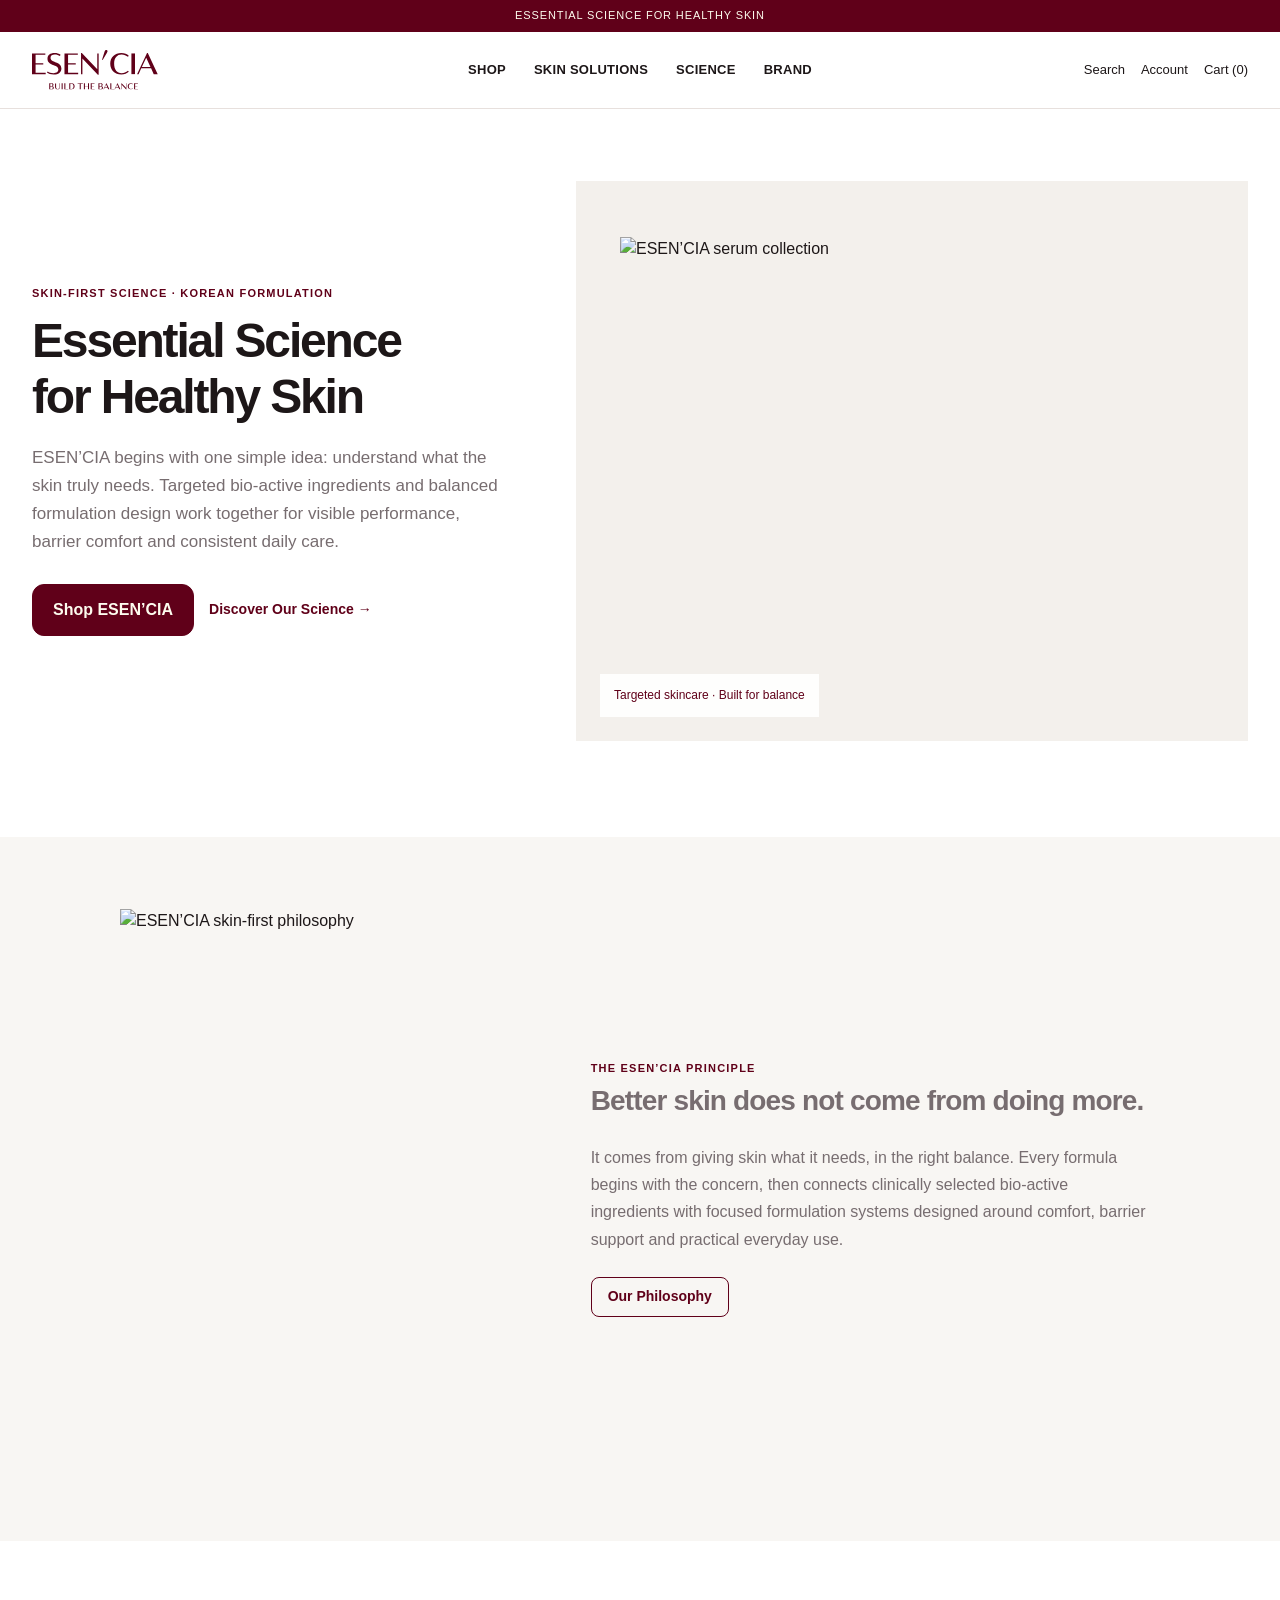
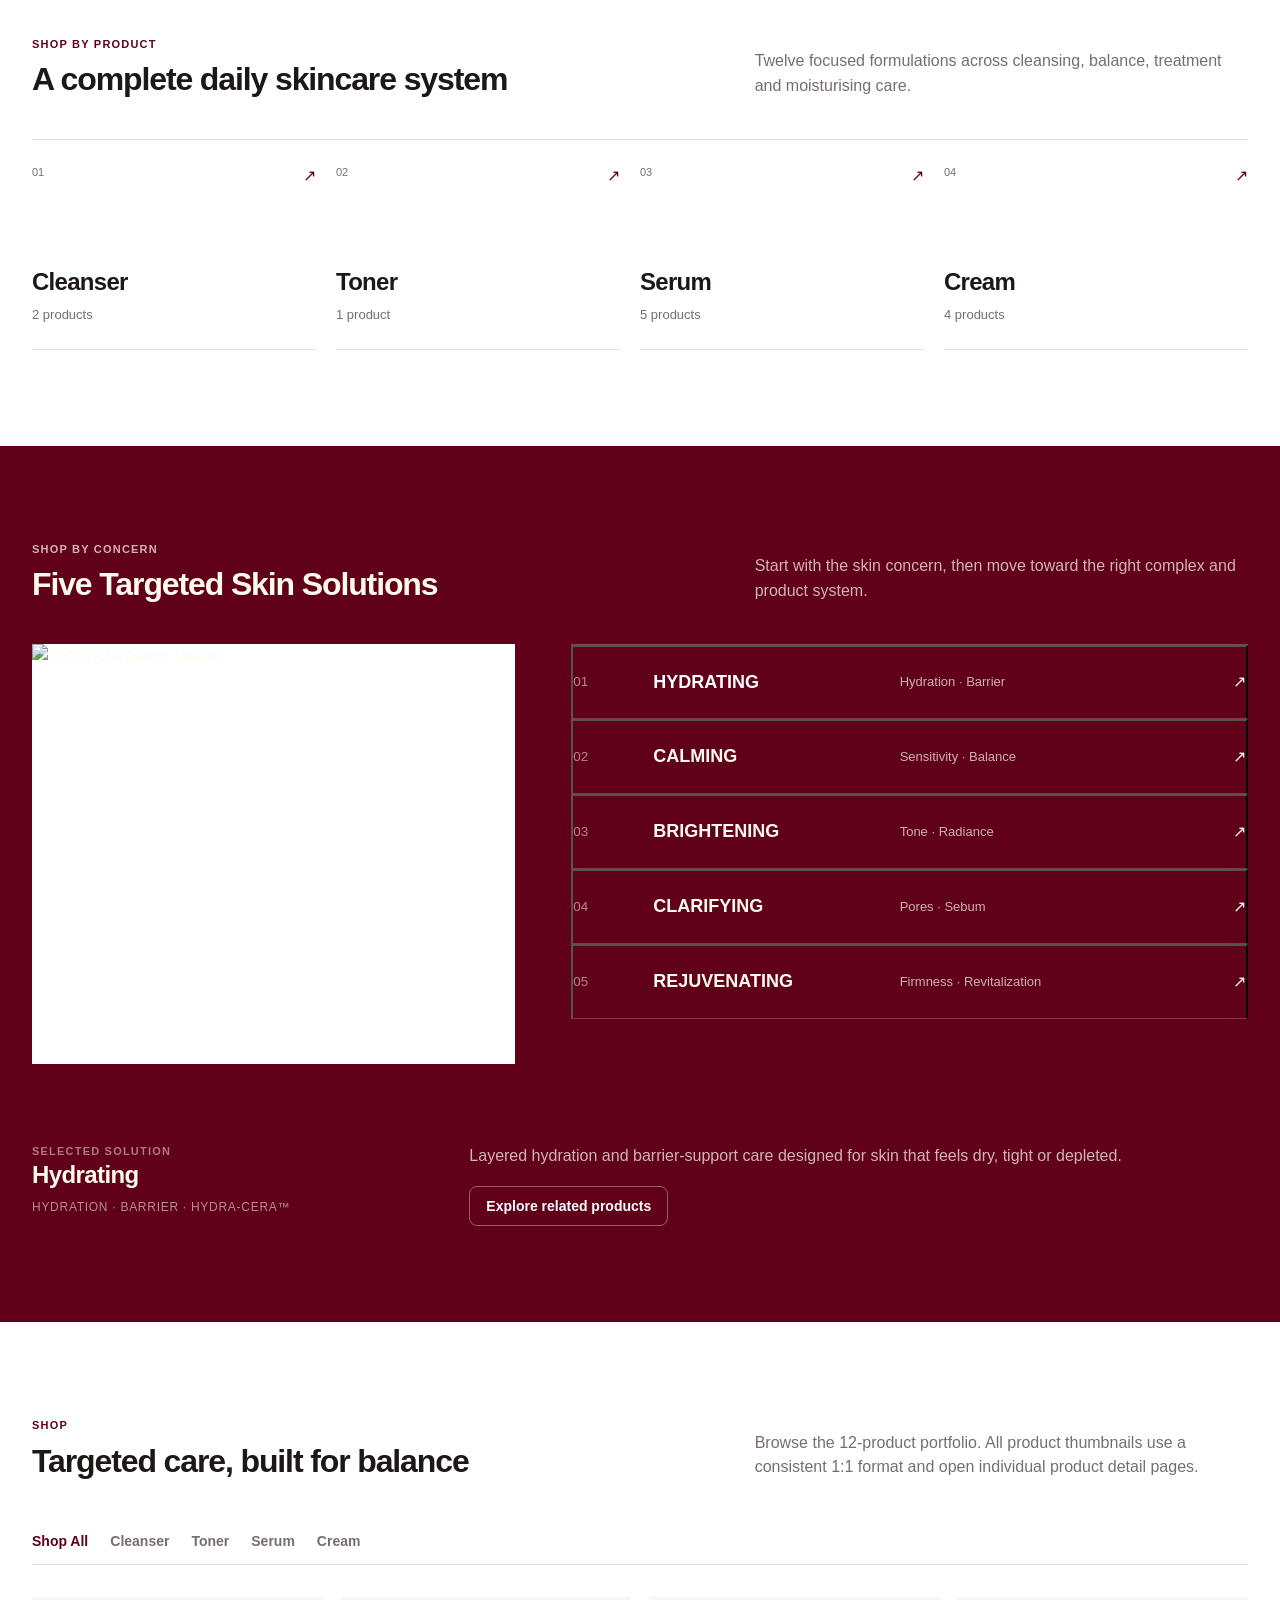
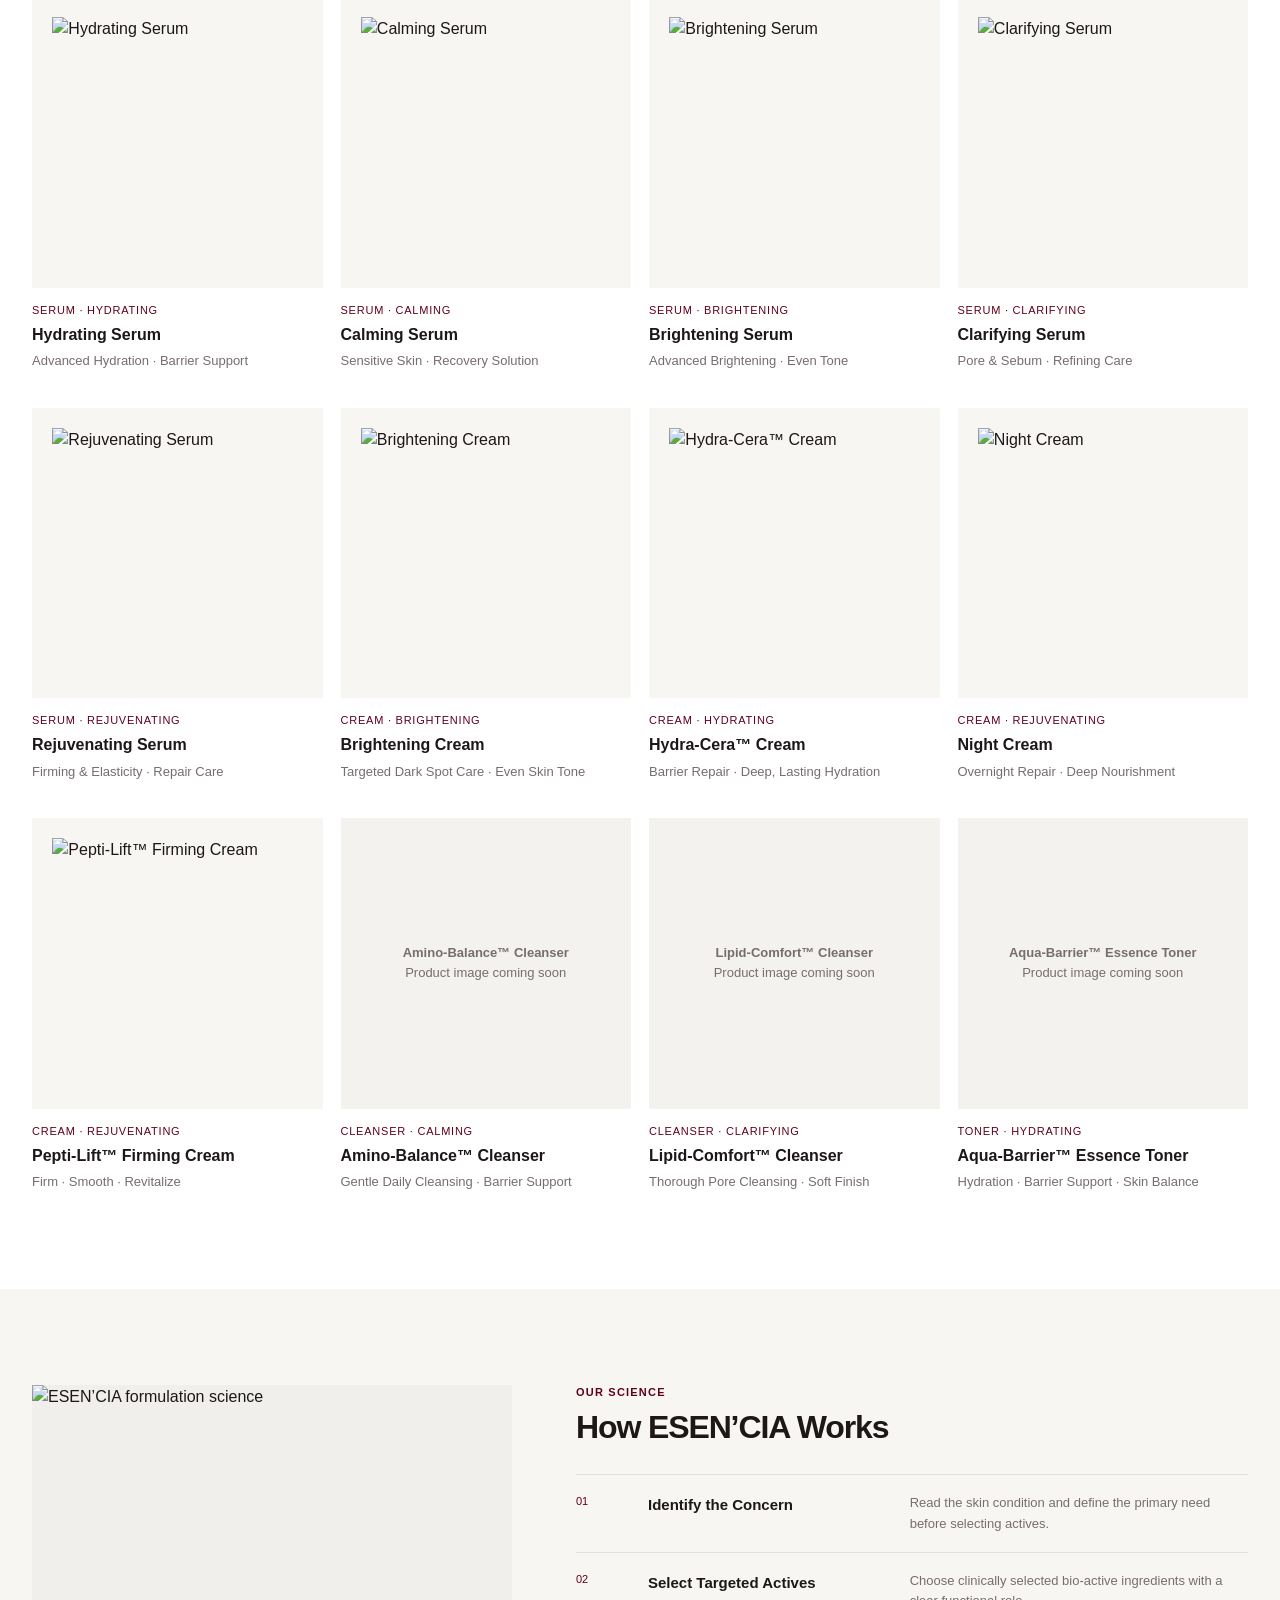
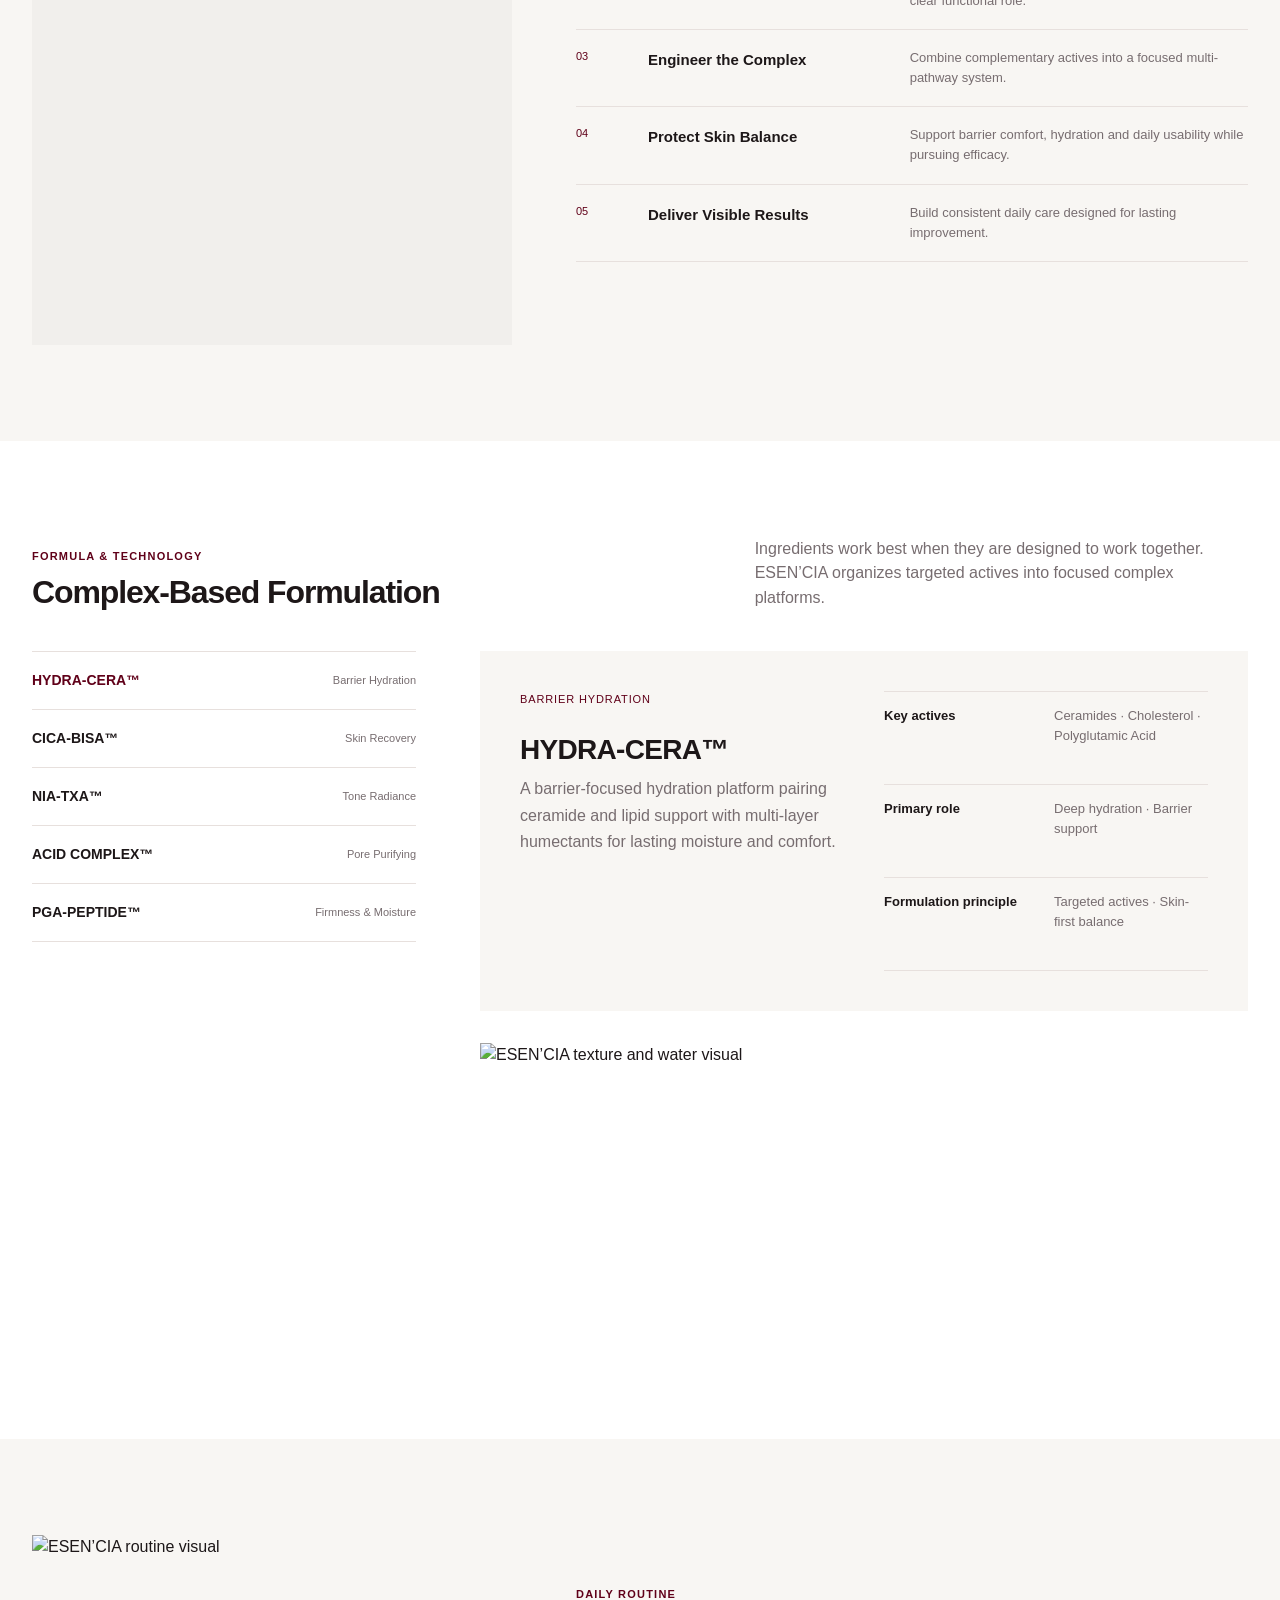
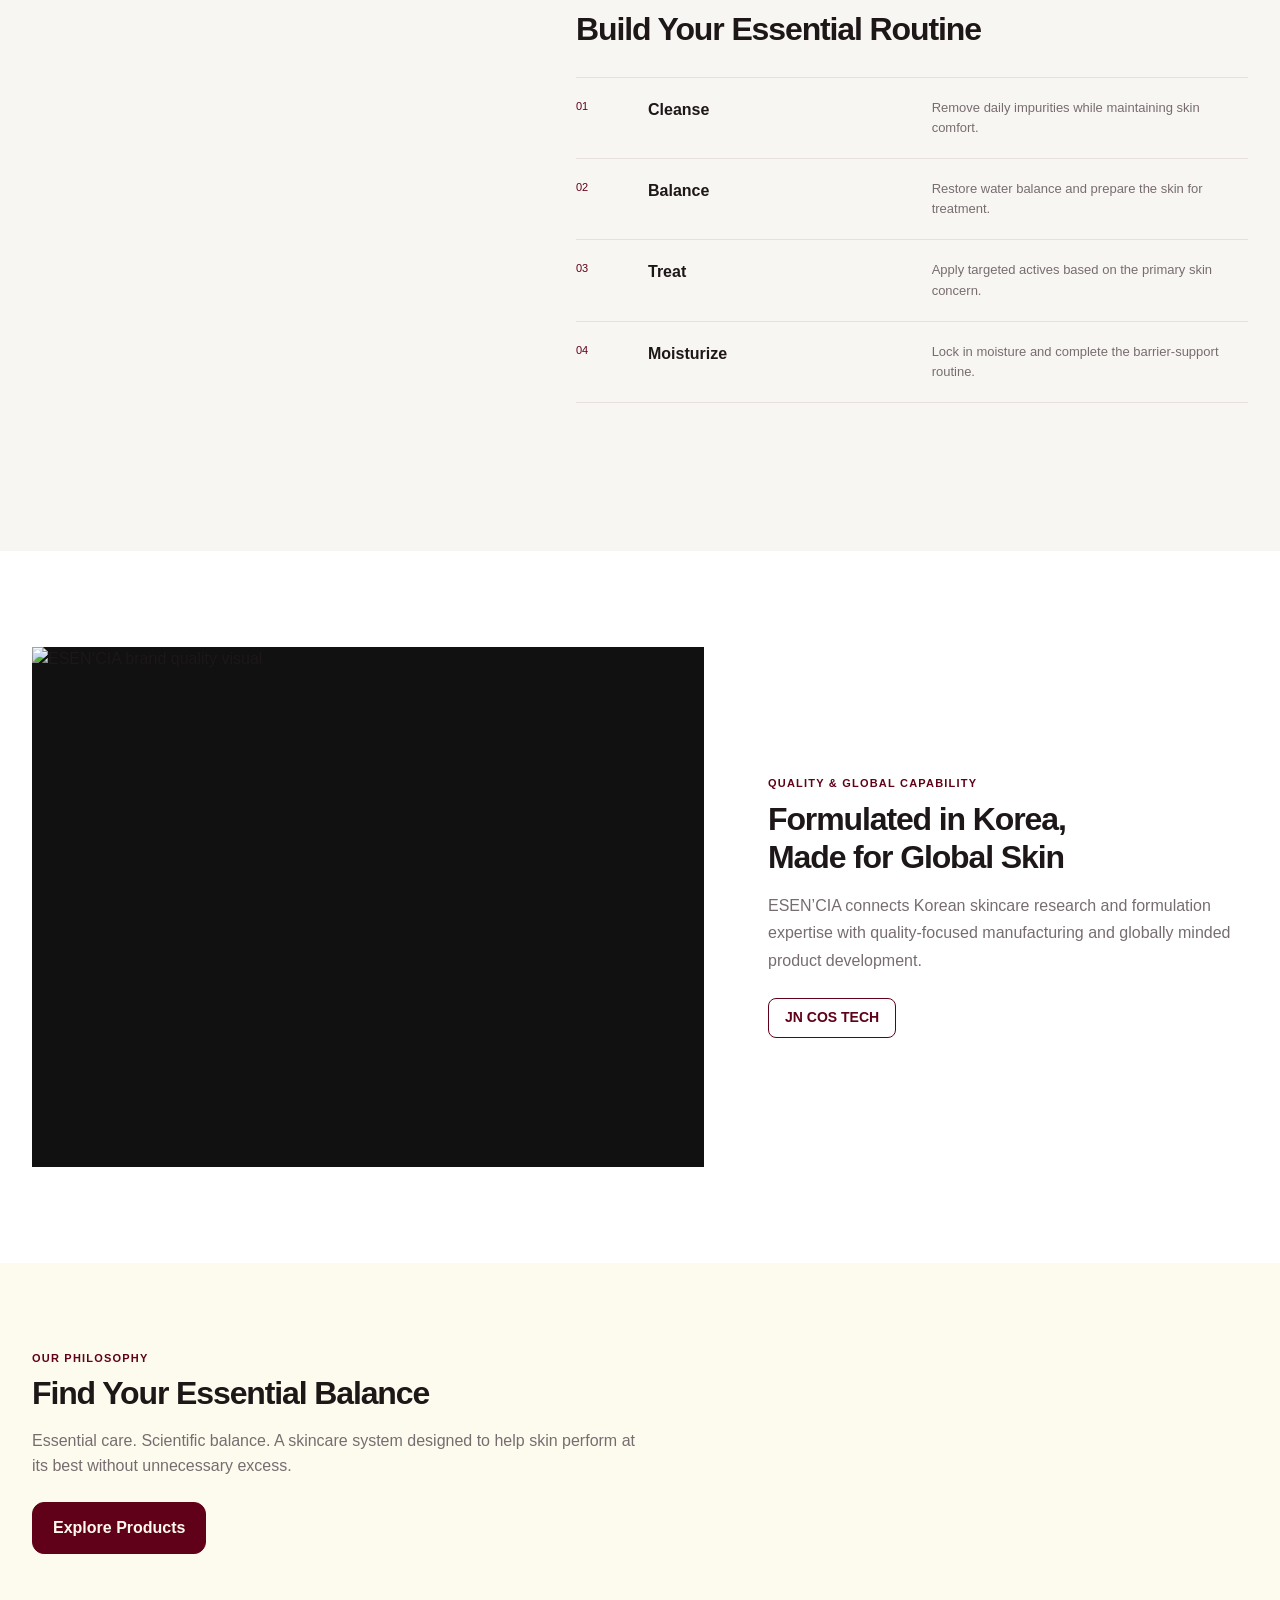
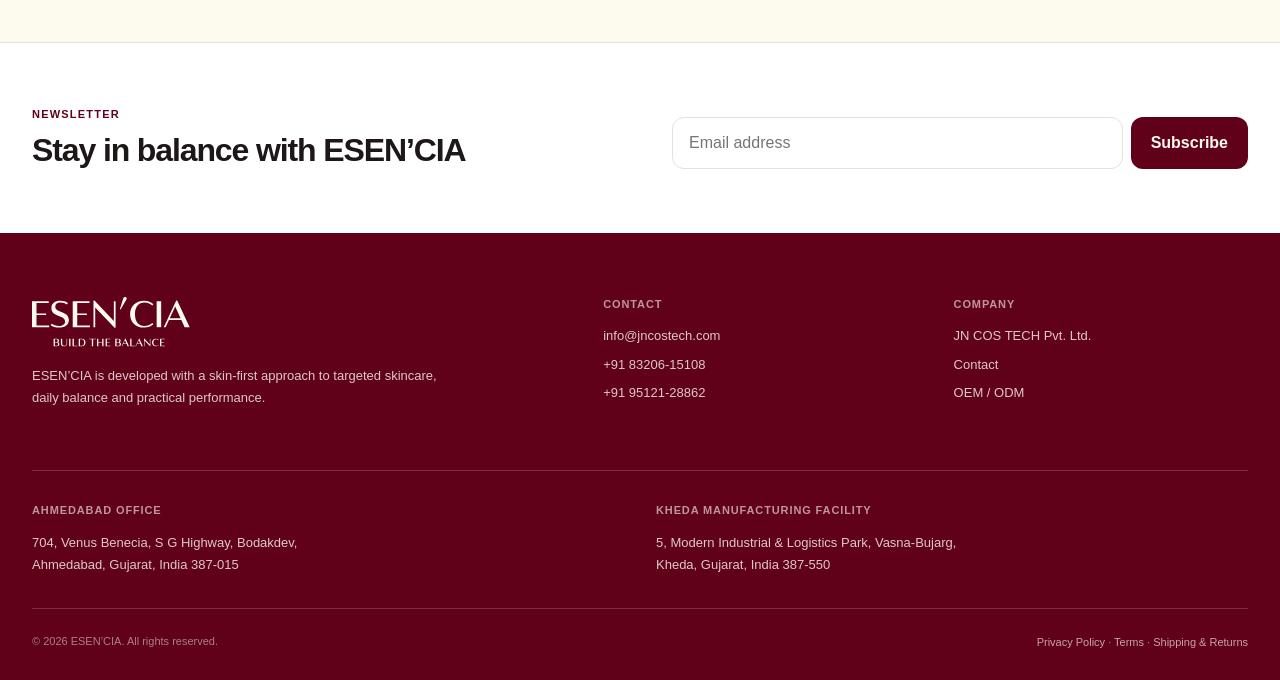
==== commit aea639ce: "Rebuild ESENCIA GitHub Pages as full image-led brand commerce site" ====
--- a/index.html
+++ b/index.html
@@ -4,45 +4,75 @@
   <meta charset="utf-8">
   <meta name="viewport" content="width=device-width,initial-scale=1">
   <title>ESEN’CIA — Essential Science for Healthy Skin</title>
-  <meta name="description" content="ESEN’CIA. Skin-first Korean skincare science built around targeted concerns, balanced formulation and daily comfort.">
+  <meta name="description" content="ESEN’CIA is a skin-first skincare brand built around Korean formulation science, targeted complexes and daily skin balance.">
   <link rel="stylesheet" href="assets/preview.css">
 </head>
 <body>
 <a class="skip-link" href="#main">Skip to content</a>
 <div class="announcement">Essential Science for Healthy Skin</div>
+
 <header class="header">
   <div class="wrap header-in">
-    <a class="logo" href="index.html" aria-label="ESEN’CIA home">ESEN’CIA</a>
+    <a href="index.html" aria-label="ESEN’CIA home"><span class="brand-logo small" aria-hidden="true"></span></a>
+
     <nav class="nav" aria-label="Primary navigation">
       <div class="nav-item">
         <a class="nav-link" href="#shop">SHOP</a>
         <div class="mega">
           <div class="wrap mega-grid">
-            <div><div class="mega-title">Shop by product</div><div class="mega-links"><a href="#shop">Shop All</a><a href="#shop">Cleanser</a><a href="#shop">Toner</a><a href="#shop">Serum</a><a href="#shop">Cream</a></div></div>
-            <div><div class="mega-title">Skin concerns</div><div class="mega-links"><a href="#solutions">Hydrating</a><a href="#solutions">Calming</a><a href="#solutions">Brightening</a><a href="#solutions">Clarifying</a><a href="#solutions">Rejuvenating</a></div></div>
-            <a class="mega-feature" href="product.html?product=hydrating-serum"><img src="https://nineworksdatabase.planus253.workers.dev/cdn/uncategorized/20260916-070713-image-23-b0a09146.webp" alt="Hydrating Serum"><div><div class="mega-title">Featured</div><strong>Hydrating Serum</strong><span>HYDRA-CERA COMPLEX 22.91% · Barrier hydration care</span></div></a>
+            <div>
+              <div class="mega-title">Shop by product</div>
+              <div class="mega-links"><a href="#shop">Shop All</a><a href="#shop">Cleanser</a><a href="#shop">Toner</a><a href="#shop">Serum</a><a href="#shop">Cream</a></div>
+            </div>
+            <div>
+              <div class="mega-title">Skin concerns</div>
+              <div class="mega-links"><a href="#solutions">Hydrating</a><a href="#solutions">Calming</a><a href="#solutions">Brightening</a><a href="#solutions">Clarifying</a><a href="#solutions">Rejuvenating</a></div>
+            </div>
+            <a class="mega-feature" href="product.html?product=hydrating-serum">
+              <img src="https://nineworksdatabase.planus253.workers.dev/cdn/uncategorized/20260916-070713-image-23-b0a09146.webp" alt="Hydrating Serum">
+              <div><div class="mega-title">Featured</div><strong>Hydrating Serum</strong><span>HYDRA-CERA COMPLEX 22.91% · Barrier hydration care</span></div>
+            </a>
           </div>
         </div>
       </div>
+
       <div class="nav-item">
         <a class="nav-link" href="#solutions">SKIN SOLUTIONS</a>
-        <div class="mega"><div class="wrap mega-grid"><div><div class="mega-title">Targeted solutions</div><div class="mega-links"><a href="#solutions">Hydrating</a><a href="#solutions">Calming</a><a href="#solutions">Brightening</a><a href="#solutions">Clarifying</a><a href="#solutions">Rejuvenating</a></div></div><div><div class="mega-title">Approach</div><div class="mega-links"><a href="#science">Concern-led care</a><a href="#technology">Complex Technology</a><a href="#routine">Daily Routine</a></div></div><div class="mega-feature"><div style="grid-column:1/-1"><div class="mega-title">ESEN’CIA Principle</div><strong>Target the concern. Respect the balance.</strong><span>Each solution connects a skin need with a focused complex and practical daily care.</span></div></div></div></div>
-      </div>
+        <div class="mega"><div class="wrap mega-grid">
+          <div><div class="mega-title">Targeted solutions</div><div class="mega-links"><a href="#solutions">Hydrating</a><a href="#solutions">Calming</a><a href="#solutions">Brightening</a><a href="#solutions">Clarifying</a><a href="#solutions">Rejuvenating</a></div></div>
+          <div><div class="mega-title">Explore</div><div class="mega-links"><a href="#science">Concern-led care</a><a href="#technology">Complex Technology</a><a href="#routine">Daily Routine</a></div></div>
+          <div class="mega-feature"><img src="https://nineworksdatabase.planus253.workers.dev/cdn/uncategorized/20260916-095901-image-9-7c11a814.webp" alt="Serum texture"><div><div class="mega-title">The approach</div><strong>Target the concern. Respect the balance.</strong><span>Focused complexes, practical daily care and a skin-first formulation logic.</span></div></div>
+        </div></div>
+      </div>
+
       <div class="nav-item">
         <a class="nav-link" href="#science">SCIENCE</a>
-        <div class="mega"><div class="wrap mega-grid"><div><div class="mega-title">Science</div><div class="mega-links"><a href="#science">Our Science</a><a href="#technology">Complex Technology</a><a href="#science">Ingredients</a></div></div><div><div class="mega-title">Complex platforms</div><div class="mega-links"><a href="#technology">HYDRA-CERA™</a><a href="#technology">CICA-BISA™</a><a href="#technology">NIA-TXA™</a><a href="#technology">ACID COMPLEX™</a><a href="#technology">PGA-PEPTIDE™</a></div></div><div class="mega-feature"><div style="grid-column:1/-1"><div class="mega-title">Formulation logic</div><strong>Concern → Actives → Complex → Balance → Result</strong><span>A skin-first process built to connect targeted efficacy with everyday comfort.</span></div></div></div></div>
-      </div>
+        <div class="mega"><div class="wrap mega-grid">
+          <div><div class="mega-title">Science</div><div class="mega-links"><a href="#science">Our Science</a><a href="#technology">Complex Technology</a><a href="#science">Ingredients</a></div></div>
+          <div><div class="mega-title">Complex platforms</div><div class="mega-links"><a href="#technology">HYDRA-CERA™</a><a href="#technology">CICA-BISA™</a><a href="#technology">NIA-TXA™</a><a href="#technology">ACID COMPLEX™</a><a href="#technology">PGA-PEPTIDE™</a></div></div>
+          <div class="mega-feature"><img src="https://nineworksdatabase.planus253.workers.dev/cdn/uncategorized/20260916-095902-rectangle-7-104bc5c5.webp" alt="Scientific skincare visual"><div><div class="mega-title">Formulation logic</div><strong>Concern → Actives → Complex → Balance → Result</strong><span>Science designed to work with the skin, not against it.</span></div></div>
+        </div></div>
+      </div>
+
       <div class="nav-item">
         <a class="nav-link" href="#brand">BRAND</a>
-        <div class="mega"><div class="wrap mega-grid"><div><div class="mega-title">About ESEN’CIA</div><div class="mega-links"><a href="#brand">Brand Story</a><a href="#philosophy">Our Philosophy</a><a href="#quality">Quality & Global Capability</a></div></div><div><div class="mega-title">Principles</div><div class="mega-links"><a href="#philosophy">Essential</a><a href="#philosophy">Scientific</a><a href="#philosophy">Balanced</a><a href="#philosophy">Accessible</a></div></div><div class="mega-feature"><div style="grid-column:1/-1"><div class="mega-title">Brand message</div><strong>Find Your Essential Balance</strong><span>Healthy-looking skin begins with understanding what skin truly needs.</span></div></div></div></div>
+        <div class="mega"><div class="wrap mega-grid">
+          <div><div class="mega-title">About ESEN’CIA</div><div class="mega-links"><a href="#brand">Brand Story</a><a href="#philosophy">Our Philosophy</a><a href="#quality">Quality & Global Capability</a></div></div>
+          <div><div class="mega-title">Principles</div><div class="mega-links"><a href="#philosophy">Essential</a><a href="#philosophy">Scientific</a><a href="#philosophy">Balanced</a><a href="#philosophy">Accessible</a></div></div>
+          <div class="mega-feature"><img src="https://nineworksdatabase.planus253.workers.dev/cdn/uncategorized/20260916-095901-image-7-ab5d0698.webp" alt="Skin-first brand visual"><div><div class="mega-title">Brand message</div><strong>Find Your Essential Balance</strong><span>Healthy-looking skin begins with understanding what skin truly needs.</span></div></div>
+        </div></div>
       </div>
     </nav>
-    <div class="util"><a class="search" href="#shop">Search</a><a class="account" href="#brand">Account</a><a href="#shop">Cart (0)</a><button class="menu-btn" type="button" aria-label="Open menu" aria-expanded="false" data-menu-open><span class="menu-lines"></span></button></div>
+
+    <div class="util">
+      <a class="search" href="#shop">Search</a><a class="account" href="#brand">Account</a><a href="#shop">Cart (0)</a>
+      <button class="menu-btn" type="button" aria-label="Open menu" aria-expanded="false" data-menu-open><span class="menu-lines"></span></button>
+    </div>
   </div>
 </header>
 
 <div class="mobile-panel" aria-label="Mobile navigation">
-  <div class="mobile-top"><a class="logo" href="index.html">ESEN’CIA</a><button class="close-btn" type="button" aria-label="Close menu" data-menu-close>×</button></div>
+  <div class="mobile-top"><a href="index.html"><span class="brand-logo small" aria-hidden="true"></span></a><button class="close-btn" type="button" aria-label="Close menu" data-menu-close>×</button></div>
   <div class="mobile-nav">
     <details open><summary>SHOP <span>+</span></summary><div class="mobile-sub"><a href="#shop">Shop All</a><a href="#shop">Cleanser</a><a href="#shop">Toner</a><a href="#shop">Serum</a><a href="#shop">Cream</a></div></details>
     <details><summary>SKIN SOLUTIONS <span>+</span></summary><div class="mobile-sub"><a href="#solutions">Hydrating</a><a href="#solutions">Calming</a><a href="#solutions">Brightening</a><a href="#solutions">Clarifying</a><a href="#solutions">Rejuvenating</a></div></details>
@@ -58,25 +88,25 @@
       <div class="hero-copy">
         <div class="eyebrow">Skin-first science · Korean formulation</div>
         <h1>Essential Science<br>for Healthy Skin</h1>
-        <p class="lead">Skincare begins by understanding what skin truly needs. ESEN’CIA pairs targeted bio-active ingredients with balanced formulation design for visible performance, barrier comfort and consistent daily care.</p>
+        <p class="lead">ESEN’CIA begins with one simple idea: understand what the skin truly needs. Targeted bio-active ingredients and balanced formulation design work together for visible performance, barrier comfort and consistent daily care.</p>
         <div class="actions"><a class="btn primary" href="#shop">Shop ESEN’CIA</a><a class="btn ghost" href="#science">Discover Our Science →</a></div>
       </div>
-      <div class="hero-stage" aria-label="ESEN’CIA serum collection">
-        <div class="hero-products">
-          <img src="https://nineworksdatabase.planus253.workers.dev/cdn/uncategorized/20260916-070713-image-23-b0a09146.webp" alt="Hydrating Serum">
-          <img src="https://nineworksdatabase.planus253.workers.dev/cdn/uncategorized/20260916-070713-image-22-cb093b37.webp" alt="Calming Serum">
-          <img src="https://nineworksdatabase.planus253.workers.dev/cdn/uncategorized/20260916-070713-image-21-9c7af505.webp" alt="Brightening Serum">
-          <img src="https://nineworksdatabase.planus253.workers.dev/cdn/uncategorized/20260916-070714-image-24-bfee518b.webp" alt="Clarifying Serum">
-          <img src="https://nineworksdatabase.planus253.workers.dev/cdn/uncategorized/20260916-070712-image-20-0c0ae70b.webp" alt="Rejuvenating Serum">
-        </div>
+      <div class="hero-stage" aria-label="ESEN’CIA collection visual">
+        <img class="hero-main-img" src="https://nineworksdatabase.planus253.workers.dev/cdn/uncategorized/20260916-095904-image-24-506edfd5.webp" alt="ESEN’CIA serum collection">
+        <div class="hero-badge">Targeted skincare · Built for balance</div>
       </div>
     </div>
   </section>
 
   <section class="section-sm soft" id="brand">
-    <div class="content-wrap intro-grid">
-      <div><div class="eyebrow">The ESEN’CIA Principle</div></div>
-      <div><p class="intro-quote">Better skin does not come from doing more. It comes from giving skin what it needs, in the right balance.</p><p class="intro-copy">Our formulas begin with the skin concern, then connect clinically selected bio-active ingredients with focused formulation systems designed around barrier support, comfort and practical everyday use.</p></div>
+    <div class="content-wrap editorial-grid">
+      <div class="editorial-media tall"><img src="https://nineworksdatabase.planus253.workers.dev/cdn/uncategorized/20260916-095901-image-7-ab5d0698.webp" alt="ESEN’CIA skin-first philosophy"></div>
+      <div class="editorial-copy">
+        <div class="eyebrow">The ESEN’CIA Principle</div>
+        <p class="editorial-quote">Better skin does not come from doing more.</p>
+        <p>It comes from giving skin what it needs, in the right balance. Every formula begins with the concern, then connects clinically selected bio-active ingredients with focused formulation systems designed around comfort, barrier support and practical everyday use.</p>
+        <div class="actions" style="margin-top:24px"><a class="btn" href="#philosophy">Our Philosophy</a></div>
+      </div>
     </div>
   </section>
 
@@ -92,15 +122,18 @@
     </div>
   </section>
 
-  <section class="section dark" id="solutions">
-    <div class="wrap">
-      <div class="section-head light"><div><div class="eyebrow">Shop by concern</div><h2>Five Targeted Skin Solutions</h2></div><p class="section-copy">A concern-led system that helps users begin with what their skin needs rather than with unnecessary complexity.</p></div>
-      <div class="solution-grid">
-        <button class="solution" style="--accent:var(--hyd);background:transparent;border-left:0;border-top-color:transparent;border-right:0;color:#fff;text-align:left" data-solution="Hydrating"><small>01 · Hydration · Barrier</small><strong>HYDRATING</strong><span>Hydrate · Plump · Protect</span></button>
-        <button class="solution" style="--accent:var(--calm);background:transparent;border-left:0;border-top-color:transparent;border-right:0;color:#fff;text-align:left" data-solution="Calming"><small>02 · Sensitivity · Balance</small><strong>CALMING</strong><span>Soothe · Balance · Comfort</span></button>
-        <button class="solution" style="--accent:var(--bright);background:transparent;border-left:0;border-top-color:transparent;border-right:0;color:#fff;text-align:left" data-solution="Brightening"><small>03 · Tone · Radiance</small><strong>BRIGHTENING</strong><span>Brighten · Even Tone · Glow</span></button>
-        <button class="solution" style="--accent:var(--clar);background:transparent;border-left:0;border-top-color:transparent;border-right:0;color:#fff;text-align:left" data-solution="Clarifying"><small>04 · Pores · Sebum</small><strong>CLARIFYING</strong><span>Clear · Purify · Refine</span></button>
-        <button class="solution" style="--accent:var(--rejuv);background:transparent;border-left:0;border-top-color:transparent;border-right:0;color:#fff;text-align:left" data-solution="Rejuvenating"><small>05 · Firmness · Revitalization</small><strong>REJUVENATING</strong><span>Firm · Revitalize · Renew</span></button>
+  <section class="section burgundy" id="solutions">
+    <div class="wrap">
+      <div class="section-head light"><div><div class="eyebrow">Shop by concern</div><h2>Five Targeted Skin Solutions</h2></div><p class="section-copy">Start with the skin concern, then move toward the right complex and product system.</p></div>
+      <div class="solution-intro">
+        <div class="visual"><img src="https://nineworksdatabase.planus253.workers.dev/cdn/uncategorized/20260916-095901-image-9-7c11a814.webp" alt="ESEN’CIA serum texture"></div>
+        <div class="solution-list">
+          <button class="solution-row" data-solution="Hydrating"><small>01</small><strong>HYDRATING</strong><span>Hydration · Barrier</span><i>↗</i></button>
+          <button class="solution-row" data-solution="Calming"><small>02</small><strong>CALMING</strong><span>Sensitivity · Balance</span><i>↗</i></button>
+          <button class="solution-row" data-solution="Brightening"><small>03</small><strong>BRIGHTENING</strong><span>Tone · Radiance</span><i>↗</i></button>
+          <button class="solution-row" data-solution="Clarifying"><small>04</small><strong>CLARIFYING</strong><span>Pores · Sebum</span><i>↗</i></button>
+          <button class="solution-row" data-solution="Rejuvenating"><small>05</small><strong>REJUVENATING</strong><span>Firmness · Revitalization</span><i>↗</i></button>
+        </div>
       </div>
       <div class="solution-detail" data-solution-detail></div>
     </div>
@@ -108,7 +141,7 @@
 
   <section class="section" id="shop">
     <div class="wrap">
-      <div class="section-head"><div><div class="eyebrow">Shop</div><h2>Targeted care, built for balance</h2></div><p class="section-copy">Explore the current twelve-product portfolio by category. Product cards open individual product purchase pages.</p></div>
+      <div class="section-head"><div><div class="eyebrow">Shop</div><h2>Targeted care, built for balance</h2></div><p class="section-copy">Browse the 12-product portfolio. All product thumbnails use a consistent 1:1 format and open individual product detail pages.</p></div>
       <div class="product-tabs" role="tablist" aria-label="Product categories">
         <button class="product-tab active" data-product-filter="All">Shop All</button>
         <button class="product-tab" data-product-filter="Cleanser">Cleanser</button>
@@ -117,88 +150,105 @@
         <button class="product-tab" data-product-filter="Cream">Cream</button>
       </div>
       <div class="product-grid" id="product-grid"></div>
-      <div class="shop-bottom"><a class="btn" href="#category">View product categories ↑</a></div>
     </div>
   </section>
 
   <section class="section soft" id="science">
-    <div class="wrap">
-      <div class="section-head"><div><div class="eyebrow">Our science</div><h2>How ESEN’CIA Works</h2></div><p class="section-copy">A skin-first formulation process from understanding the concern to delivering visible, balanced results.</p></div>
-      <div class="process">
-        <div class="process-item"><div class="process-num">01</div><div class="process-title">Identify the Concern</div><div class="process-copy">Read the skin condition and define the primary need before selecting actives.</div></div>
-        <div class="process-item"><div class="process-num">02</div><div class="process-title">Select Targeted Actives</div><div class="process-copy">Choose ingredients with a clear functional role for the target concern.</div></div>
-        <div class="process-item"><div class="process-num">03</div><div class="process-title">Engineer the Complex</div><div class="process-copy">Combine complementary actives into a focused multi-pathway system.</div></div>
-        <div class="process-item"><div class="process-num">04</div><div class="process-title">Protect Skin Balance</div><div class="process-copy">Support barrier comfort, hydration and daily usability while pursuing efficacy.</div></div>
-        <div class="process-item"><div class="process-num">05</div><div class="process-title">Deliver Visible Results</div><div class="process-copy">Build a routine designed for consistency, comfort and lasting improvement.</div></div>
+    <div class="wrap science-layout">
+      <div class="science-media"><img src="https://nineworksdatabase.planus253.workers.dev/cdn/uncategorized/20260916-095902-rectangle-7-104bc5c5.webp" alt="ESEN’CIA formulation science"></div>
+      <div>
+        <div class="eyebrow">Our Science</div>
+        <h2 style="margin:8px 0 28px">How ESEN’CIA Works</h2>
+        <div class="process">
+          <div class="process-item"><div class="process-num">01</div><div class="process-title">Identify the Concern</div><div class="process-copy">Read the skin condition and define the primary need before selecting actives.</div></div>
+          <div class="process-item"><div class="process-num">02</div><div class="process-title">Select Targeted Actives</div><div class="process-copy">Choose clinically selected bio-active ingredients with a clear functional role.</div></div>
+          <div class="process-item"><div class="process-num">03</div><div class="process-title">Engineer the Complex</div><div class="process-copy">Combine complementary actives into a focused multi-pathway system.</div></div>
+          <div class="process-item"><div class="process-num">04</div><div class="process-title">Protect Skin Balance</div><div class="process-copy">Support barrier comfort, hydration and daily usability while pursuing efficacy.</div></div>
+          <div class="process-item"><div class="process-num">05</div><div class="process-title">Deliver Visible Results</div><div class="process-copy">Build consistent daily care designed for lasting improvement.</div></div>
+        </div>
       </div>
     </div>
   </section>
 
   <section class="section" id="technology">
     <div class="wrap">
-      <div class="section-head"><div><div class="eyebrow">Formula & Technology</div><h2>Complex-Based Formulation</h2></div><p class="section-copy">Science works best when ingredients work together. ESEN’CIA organizes targeted actives into focused complex platforms.</p></div>
+      <div class="section-head"><div><div class="eyebrow">Formula & Technology</div><h2>Complex-Based Formulation</h2></div><p class="section-copy">Ingredients work best when they are designed to work together. ESEN’CIA organizes targeted actives into focused complex platforms.</p></div>
       <div class="tech-layout">
         <div class="tech-tabs">
-          <button class="tech-tab active" data-tech="HYDRA-CERA™">HYDRA-CERA™ <span>01</span></button>
-          <button class="tech-tab" data-tech="CICA-BISA™">CICA-BISA™ <span>02</span></button>
-          <button class="tech-tab" data-tech="NIA-TXA™">NIA-TXA™ <span>03</span></button>
-          <button class="tech-tab" data-tech="ACID COMPLEX™">ACID COMPLEX™ <span>04</span></button>
-          <button class="tech-tab" data-tech="PGA-PEPTIDE™">PGA-PEPTIDE™ <span>05</span></button>
-        </div>
-        <div class="tech-panel" data-tech-panel></div>
-      </div>
-    </div>
-  </section>
-
-  <section class="section-sm soft" id="routine">
-    <div class="wrap">
-      <div class="section-head"><div><div class="eyebrow">Daily System</div><h2>Build Your Essential Routine</h2></div><p class="section-copy">A clear routine structure that helps products work together without unnecessary steps.</p></div>
-      <div class="routine-grid">
-        <div class="routine-item"><div class="routine-step">01</div><div class="routine-name">Cleanse</div><div class="routine-desc">Remove impurities while respecting the skin barrier.</div></div>
-        <div class="routine-item"><div class="routine-step">02</div><div class="routine-name">Balance</div><div class="routine-desc">Restore water balance and prepare skin for treatment.</div></div>
-        <div class="routine-item"><div class="routine-step">03</div><div class="routine-name">Treat</div><div class="routine-desc">Apply targeted actives according to the primary skin concern.</div></div>
-        <div class="routine-item"><div class="routine-step">04</div><div class="routine-name">Moisturize</div><div class="routine-desc">Lock in moisture and support lasting barrier comfort.</div></div>
-      </div>
-    </div>
-  </section>
-
-  <section class="section dark" id="quality">
+          <button class="tech-tab active" data-tech="HYDRA-CERA™">HYDRA-CERA™ <span>Barrier Hydration</span></button>
+          <button class="tech-tab" data-tech="CICA-BISA™">CICA-BISA™ <span>Skin Recovery</span></button>
+          <button class="tech-tab" data-tech="NIA-TXA™">NIA-TXA™ <span>Tone Radiance</span></button>
+          <button class="tech-tab" data-tech="ACID COMPLEX™">ACID COMPLEX™ <span>Pore Purifying</span></button>
+          <button class="tech-tab" data-tech="PGA-PEPTIDE™">PGA-PEPTIDE™ <span>Firmness & Moisture</span></button>
+        </div>
+        <div>
+          <div class="tech-panel" data-tech-panel></div>
+          <div class="tech-image"><img src="https://nineworksdatabase.planus253.workers.dev/cdn/uncategorized/20260916-095905-image-4-bcf8bada.webp" alt="ESEN’CIA texture and water visual"></div>
+        </div>
+      </div>
+    </div>
+  </section>
+
+  <section class="section soft" id="routine">
+    <div class="wrap routine-grid">
+      <div class="routine-visual"><img src="https://nineworksdatabase.planus253.workers.dev/cdn/uncategorized/20260916-095904-routine-hero-image-c7d094cf.webp" alt="ESEN’CIA routine visual"></div>
+      <div>
+        <div class="eyebrow">Daily Routine</div>
+        <h2 style="margin:8px 0 28px">Build Your Essential Routine</h2>
+        <div class="routine-steps">
+          <div class="routine-item"><div class="routine-step">01</div><div class="routine-name">Cleanse</div><div class="routine-copy">Remove daily impurities while maintaining skin comfort.</div></div>
+          <div class="routine-item"><div class="routine-step">02</div><div class="routine-name">Balance</div><div class="routine-copy">Restore water balance and prepare the skin for treatment.</div></div>
+          <div class="routine-item"><div class="routine-step">03</div><div class="routine-name">Treat</div><div class="routine-copy">Apply targeted actives based on the primary skin concern.</div></div>
+          <div class="routine-item"><div class="routine-step">04</div><div class="routine-name">Moisturize</div><div class="routine-copy">Lock in moisture and complete the barrier-support routine.</div></div>
+        </div>
+      </div>
+    </div>
+  </section>
+
+  <section class="section" id="quality">
     <div class="wrap quality-grid">
-      <div class="quality-copy"><div class="eyebrow">Quality & Global Capability</div><h2>Formulated in Korea,<br>Made for Global Skin</h2><p>ESEN’CIA connects Korean cosmetic research and formulation expertise with quality-focused development and manufacturing capability for a globally relevant skincare system.</p><div class="quality-list"><div class="quality-row"><span>01</span>Formulation through Korean cosmetic research</div><div class="quality-row"><span>02</span>Quality and regulatory compliance</div><div class="quality-row"><span>03</span>Skin-first, barrier-conscious product development</div></div></div>
-      <div class="quality-visual"><img src="https://nineworksdatabase.planus253.workers.dev/cdn/uncategorized/20260916-070715-product-image-5-1-2d1e3a39.webp" alt="Brightening Cream"><img src="https://nineworksdatabase.planus253.workers.dev/cdn/uncategorized/20260916-070721-product-image-5-b6154be6.webp" alt="Hydra-Cera Cream"><img src="https://nineworksdatabase.planus253.workers.dev/cdn/uncategorized/20260916-070717-product-image-5-2-7bec66fc.webp" alt="Night Cream"><img src="https://nineworksdatabase.planus253.workers.dev/cdn/uncategorized/20260916-070719-product-image-5-3-3e6f5601.webp" alt="Pepti-Lift Firming Cream"></div>
-    </div>
-  </section>
-
-  <section class="section" id="philosophy">
-    <div class="wrap">
-      <div class="section-head"><div><div class="eyebrow">Our Philosophy</div><h2>Healthy skin is achieved through balance</h2></div><p class="section-copy">A practical formulation philosophy built around essential care, evidence-led decisions and everyday comfort.</p></div>
-      <div class="philosophy-grid">
-        <div class="philosophy-item"><small>01</small><strong>ESSENTIAL</strong><p>What skin truly needs.</p></div>
-        <div class="philosophy-item"><small>02</small><strong>SCIENTIFIC</strong><p>Evidence-based formulation.</p></div>
-        <div class="philosophy-item"><small>03</small><strong>BALANCED</strong><p>Efficacy in balance with comfort.</p></div>
-        <div class="philosophy-item"><small>04</small><strong>ACCESSIBLE</strong><p>Solutions designed for everyday care.</p></div>
-      </div>
-    </div>
+      <div class="quality-visual"><img src="https://nineworksdatabase.planus253.workers.dev/cdn/uncategorized/20260916-095902-rectangle-f6a87404.webp" alt="ESEN’CIA brand quality visual"></div>
+      <div class="quality-copy">
+        <div class="eyebrow">Quality & Global Capability</div>
+        <h2>Formulated in Korea,<br>Made for Global Skin</h2>
+        <p>ESEN’CIA connects Korean skincare research and formulation expertise with quality-focused manufacturing and globally minded product development.</p>
+        <div class="actions" style="margin-top:24px"><a class="btn" href="https://jncostech.com/" target="_blank" rel="noopener">JN COS TECH</a></div>
+      </div>
+    </div>
+  </section>
+
+  <section class="closing" id="philosophy">
+    <div class="wrap"><div class="closing-inner"><div class="eyebrow">Our Philosophy</div><h2>Find Your Essential Balance</h2><p>Essential care. Scientific balance. A skincare system designed to help skin perform at its best without unnecessary excess.</p><div class="actions" style="margin-top:24px"><a class="btn primary" href="#shop">Explore Products</a></div></div></div>
   </section>
 
   <section class="newsletter">
-    <div class="wrap news-grid"><div><div class="eyebrow">ESEN’CIA Newsletter</div><h2>Find Your Essential Balance</h2></div><form class="news-form" data-newsletter><input type="email" required aria-label="Email address" placeholder="Email address"><button class="btn primary" type="submit">Subscribe</button></form></div>
+    <div class="wrap newsletter-grid">
+      <div><div class="eyebrow">Newsletter</div><h2 style="margin-top:8px">Stay in balance with ESEN’CIA</h2></div>
+      <form class="newsletter-form" data-newsletter><input type="email" aria-label="Email address" placeholder="Email address" required><button type="submit">Subscribe</button></form>
+    </div>
   </section>
 </main>
 
 <footer class="footer">
   <div class="wrap">
     <div class="footer-top">
-      <div class="footer-brand"><div class="logo">ESEN’CIA</div><p>Essential skincare science developed with the research and manufacturing expertise of JN COS TECH Pvt. Ltd.</p></div>
-      <div><h3>JN COS TECH</h3><div class="footer-links"><a href="https://jncostech.com/About/" target="_blank" rel="noopener">About</a><a href="https://jncostech.com/Technology/" target="_blank" rel="noopener">Technology & R&amp;D</a><a href="https://jncostech.com/Products/" target="_blank" rel="noopener">Products &amp; Services</a><a href="https://jncostech.com/OEMODM/" target="_blank" rel="noopener">OEM / ODM Manufacturing</a><a href="https://jncostech.com/Partnership/" target="_blank" rel="noopener">Global Partnership</a><a href="https://jncostech.com/Contact/" target="_blank" rel="noopener">Contact</a></div></div>
-      <div><h3>Contact</h3><div class="footer-links"><a href="mailto:info@jncostech.com">info@jncostech.com</a><a href="tel:+918320615108">+91 83206-15108</a><a href="tel:+919512128862">+91 95121-28862</a></div></div>
-      <div class="footer-location"><h3>Locations</h3><div class="footer-address"><strong>Ahmedabad Office</strong><span>704, Venus Benecia, S G Highway, Bodakdev, Ahmedabad, Gujarat, India 387-015</span></div><div class="footer-address"><strong>Kheda Manufacturing Facility</strong><span>5, Modern Industrial &amp; Logistics Park, Vasna-Bujarg, Kheda, Gujarat, India 387-550</span></div></div>
-    </div>
-    <div class="footer-bottom"><span>© 2026 ESEN’CIA / JN COS TECH Pvt. Ltd.</span><span>Privacy Policy · Terms</span></div>
+      <div class="footer-brand"><span class="brand-logo light" aria-hidden="true"></span><p>ESEN’CIA is developed with a skin-first approach to targeted skincare, daily balance and practical performance.</p></div>
+      <div><h3>Contact</h3><div class="footer-contact"><a href="mailto:info@jncostech.com">info@jncostech.com</a><a href="tel:+918320615108">+91 83206-15108</a><a href="tel:+919512128862">+91 95121-28862</a></div></div>
+      <div><h3>Company</h3><div class="footer-contact"><a href="https://jncostech.com/" target="_blank" rel="noopener">JN COS TECH Pvt. Ltd.</a><a href="https://jncostech.com/Contact/" target="_blank" rel="noopener">Contact</a><a href="https://jncostech.com/OEMODM/" target="_blank" rel="noopener">OEM / ODM</a></div></div>
+    </div>
+
+    <div class="footer-locations">
+      <div><h3>Ahmedabad Office</h3><address>704, Venus Benecia, S G Highway, Bodakdev,<br>Ahmedabad, Gujarat, India 387-015</address></div>
+      <div><h3>Kheda Manufacturing Facility</h3><address>5, Modern Industrial & Logistics Park, Vasna-Bujarg,<br>Kheda, Gujarat, India 387-550</address></div>
+    </div>
+
+    <div class="footer-bottom"><span>© 2026 ESEN’CIA. All rights reserved.</span><span><a href="#">Privacy Policy</a> · <a href="#">Terms</a> · <a href="#">Shipping & Returns</a></span></div>
   </div>
 </footer>
 
 <script src="assets/preview.js"></script>
-<script>document.addEventListener('DOMContentLoaded',()=>initProductFilters());</script>
+<script>
+document.addEventListener('DOMContentLoaded',()=>{initProductFilters();initSolutionTabs();initTechnologyTabs();initMobileMenu();initNewsletter();});
+</script>
 </body>
 </html>
--- a/assets/preview.css
+++ b/assets/preview.css
@@ -1,27 +1,24 @@
 @import url('https://cdn.jsdelivr.net/gh/orioncactus/pretendard/dist/web/static/pretendard.css');
 
 :root{
+  --brand:#600019;
+  --brand-dark:#420011;
+  --cream:#FDFBEE;
+  --ink:#1d1718;
+  --muted:#776d70;
   --bg:#ffffff;
-  --surface:#f7f6f3;
-  --surface-2:#f1efeb;
-  --ink:#241a18;
-  --muted:#756d69;
-  --line:#e8e2dd;
-  --brand:#2b1b18;
-  --brand-2:#4a322d;
-  --white:#fff;
+  --surface:#f8f6f3;
+  --surface-2:#f1ede8;
+  --line:#e7e0dd;
   --max:1280px;
   --content:1040px;
   --reading:760px;
   --gutter:32px;
-  --r8:8px;
-  --r12:12px;
-  --r16:16px;
-  --hyd:#8f8bd1;
-  --calm:#6eae97;
-  --bright:#ddb43a;
-  --clar:#9a78bb;
-  --rejuv:#d98270;
+  --hyd:#8d8ac8;
+  --calm:#77aa97;
+  --bright:#dcb440;
+  --clar:#9c79b8;
+  --rejuv:#d88370;
 }
 
 *{box-sizing:border-box}
@@ -38,29 +35,33 @@
 .skip-link{position:absolute;left:-9999px;top:12px;z-index:9999;background:#fff;padding:8px 12px;border:1px solid var(--line);border-radius:8px}
 .skip-link:focus{left:12px}
 
+.brand-logo{display:block;width:158px;height:50px;background:var(--brand);-webkit-mask:url('esencia-logo.svg') center/contain no-repeat;mask:url('esencia-logo.svg') center/contain no-repeat}
+.brand-logo.light{background:var(--cream)}
+.brand-logo.small{width:126px;height:40px}
+
 /* Header */
-.announcement{height:36px;background:var(--brand);color:#fff;display:flex;align-items:center;justify-content:center;padding:0 16px;font-size:11px;letter-spacing:.06em;text-transform:uppercase}
-.header{position:sticky;top:0;z-index:100;background:rgba(255,255,255,.96);backdrop-filter:blur(14px);border-bottom:1px solid rgba(232,226,221,.85)}
-.header-in{height:72px;display:grid;grid-template-columns:1fr auto 1fr;align-items:center;gap:24px}
-.logo{font-size:24px;font-weight:600;letter-spacing:-.045em;white-space:nowrap}
+.announcement{height:32px;background:var(--brand);color:var(--cream);display:flex;align-items:center;justify-content:center;padding:0 16px;font-size:11px;letter-spacing:.08em;text-transform:uppercase}
+.header{position:sticky;top:0;z-index:100;background:rgba(255,255,255,.96);backdrop-filter:blur(12px);border-bottom:1px solid var(--line)}
+.header-in{height:76px;display:grid;grid-template-columns:1fr auto 1fr;align-items:center;gap:24px}
 .nav{display:flex;align-items:stretch;justify-content:center;height:100%;gap:28px}
 .nav-item{position:relative;display:flex;align-items:center}
-.nav-link{height:100%;display:flex;align-items:center;font-size:13px;font-weight:600;letter-spacing:.025em}
-.nav-link:after{content:"";position:absolute;left:0;right:0;bottom:-1px;height:1px;background:var(--ink);transform:scaleX(0);transition:transform .2s ease}
+.nav-link{height:100%;display:flex;align-items:center;font-size:13px;font-weight:600;letter-spacing:.02em;position:relative}
+.nav-link:after{content:"";position:absolute;left:0;right:0;bottom:-1px;height:1px;background:var(--brand);transform:scaleX(0);transition:transform .2s ease}
 .nav-item:hover .nav-link:after,.nav-item:focus-within .nav-link:after{transform:scaleX(1)}
-.mega{position:fixed;left:0;right:0;top:108px;background:#fff;border-bottom:1px solid var(--line);padding:32px 0 36px;opacity:0;visibility:hidden;transform:translateY(-6px);transition:.18s ease;box-shadow:0 16px 30px rgba(35,24,21,.04)}
+.mega{position:fixed;left:0;right:0;top:108px;background:#fff;border-bottom:1px solid var(--line);padding:32px 0 36px;opacity:0;visibility:hidden;transform:translateY(-6px);transition:.18s ease}
 .nav-item:hover .mega,.nav-item:focus-within .mega{opacity:1;visibility:visible;transform:none}
 .mega-grid{display:grid;grid-template-columns:2fr 2fr 3fr;gap:48px}
 .mega-title{font-size:11px;color:var(--muted);letter-spacing:.08em;text-transform:uppercase;margin-bottom:14px}
 .mega-links{display:grid;gap:10px}
 .mega-links a{font-size:14px;font-weight:500}
-.mega-links a:hover{opacity:.6}
+.mega-links a:hover{color:var(--brand)}
 .mega-feature{background:var(--surface);padding:20px;display:grid;grid-template-columns:120px 1fr;gap:20px;align-items:center}
-.mega-feature img{width:120px;height:132px;object-fit:contain}
+.mega-feature img{width:120px;height:120px;object-fit:contain;background:#fff}
 .mega-feature strong{display:block;font-size:16px;margin-bottom:4px}
 .mega-feature span{font-size:13px;color:var(--muted)}
 .util{display:flex;justify-content:flex-end;align-items:center;gap:16px;font-size:13px}
 .util a{display:inline-flex;align-items:center;min-height:40px}
+.util a:hover{color:var(--brand)}
 .menu-btn{display:none;border:0;background:transparent;width:40px;height:40px;padding:0;align-items:center;justify-content:center;cursor:pointer}
 .menu-lines{width:18px;height:12px;position:relative}
 .menu-lines:before,.menu-lines:after{content:"";position:absolute;left:0;width:18px;height:1px;background:var(--ink)}
@@ -77,29 +78,28 @@
 .mobile-meta{margin-top:32px;display:grid;gap:12px;font-size:13px;color:var(--muted)}
 
 /* Shared */
-.eyebrow{font-size:11px;line-height:1.4;font-weight:700;letter-spacing:.11em;text-transform:uppercase;color:var(--muted)}
+.eyebrow{font-size:11px;line-height:1.4;font-weight:700;letter-spacing:.11em;text-transform:uppercase;color:var(--brand)}
 h1,h2,h3,p{margin-top:0}
 h1{font-size:48px;line-height:1.15;letter-spacing:-.045em;font-weight:650;margin-bottom:20px}
 h2{font-size:32px;line-height:1.2;letter-spacing:-.035em;font-weight:650;margin-bottom:0}
 h3{font-size:20px;line-height:1.3;letter-spacing:-.025em;font-weight:650}
 .lead{font-size:17px;line-height:1.65;color:var(--muted);max-width:620px;margin-bottom:0}
-.body-lg{font-size:18px;line-height:1.65}
-.muted{color:var(--muted)}
 .actions{display:flex;gap:10px;align-items:center;flex-wrap:wrap}
-.btn{height:40px;padding:0 16px;border:1px solid var(--ink);border-radius:8px;display:inline-flex;align-items:center;justify-content:center;gap:8px;background:transparent;font-size:14px;font-weight:600;cursor:pointer;transition:.2s ease}
-.btn:hover{background:var(--surface)}
-.btn.primary{height:52px;padding:0 20px;border-radius:12px;background:var(--brand);border-color:var(--brand);color:#fff;font-size:16px}
-.btn.primary:hover{background:var(--brand-2)}
+.btn{height:40px;padding:0 16px;border:1px solid var(--brand);border-radius:8px;display:inline-flex;align-items:center;justify-content:center;gap:8px;background:transparent;color:var(--brand);font-size:14px;font-weight:600;cursor:pointer;transition:.2s ease}
+.btn:hover{background:#fbf6f7}
+.btn.primary{height:52px;padding:0 20px;border-radius:12px;background:var(--brand);border-color:var(--brand);color:var(--cream);font-size:16px}
+.btn.primary:hover{background:var(--brand-dark)}
 .btn.ghost{border-color:transparent;padding-inline:4px}
-.btn.ghost:hover{background:transparent;opacity:.6}
+.btn.ghost:hover{background:transparent;opacity:.65}
 .section{padding:96px 0}
 .section-sm{padding:72px 0}
 .soft{background:var(--surface)}
-.dark{background:var(--brand);color:#fff}
+.burgundy{background:var(--brand);color:var(--cream)}
 .section-head{display:grid;grid-template-columns:minmax(0,7fr) minmax(0,5fr);gap:32px;align-items:end;margin-bottom:40px}
 .section-head .section-copy{max-width:520px;justify-self:end;color:var(--muted);margin-bottom:0}
 .section-head .eyebrow{margin-bottom:8px}
-.section-head.light .section-copy,.section-head.light .eyebrow{color:rgba(255,255,255,.58)}
+.section-head.light .eyebrow,.section-head.light .section-copy{color:rgba(253,251,238,.72)}
+.section-head.light h2{color:var(--cream)}
 
 /* Hero */
 .hero{padding:72px 0 96px;overflow:hidden}
@@ -107,205 +107,184 @@
 .hero-copy{max-width:580px}
 .hero-copy .eyebrow{margin-bottom:12px}
 .hero-copy .actions{margin-top:28px}
-.hero-stage{height:560px;background:var(--surface);position:relative;overflow:hidden;display:flex;align-items:flex-end;justify-content:center;padding:40px 36px 24px}
-.hero-stage:before{content:"";position:absolute;left:12%;right:12%;bottom:34px;height:1px;background:#ded8d3}
-.hero-products{position:relative;z-index:1;width:100%;height:100%;display:grid;grid-template-columns:repeat(5,1fr);align-items:end}
-.hero-products img{width:100%;height:430px;object-fit:contain;object-position:center bottom;filter:drop-shadow(0 18px 16px rgba(40,30,26,.06));transition:transform .35s ease}
-.hero-products img:nth-child(1),.hero-products img:nth-child(5){height:360px;opacity:.82}
-.hero-products img:nth-child(2),.hero-products img:nth-child(4){height:395px}
-.hero-stage:hover .hero-products img{transform:translateY(-5px)}
-
-/* Intro / manifesto */
-.intro-grid{display:grid;grid-template-columns:4fr 8fr;gap:64px}
-.intro-quote{font-size:30px;line-height:1.3;letter-spacing:-.03em;font-weight:600;max-width:760px;margin:0}
-.intro-copy{color:var(--muted);max-width:680px;margin:24px 0 0;font-size:16px;line-height:1.7}
-
-/* Category */
+.hero-stage{min-height:560px;position:relative;overflow:hidden;background:#f3f0ec}
+.hero-stage:before{content:"";position:absolute;inset:0;background:url('https://nineworksdatabase.planus253.workers.dev/cdn/uncategorized/20260916-095903-cream-collection-hero-background-1385e476.webp') center/cover no-repeat;opacity:.98}
+.hero-main-img{position:absolute;inset:0;width:100%;height:100%;object-fit:contain;object-position:center;z-index:1;padding:56px 44px}
+.hero-badge{position:absolute;left:24px;bottom:24px;z-index:2;background:rgba(255,255,255,.92);padding:12px 14px;font-size:12px;color:var(--brand)}
+
+/* Editorial */
+.editorial-grid{display:grid;grid-template-columns:5fr 7fr;gap:64px;align-items:center}
+.editorial-media{overflow:hidden;background:var(--surface)}
+.editorial-media img{width:100%;height:100%;object-fit:cover}
+.editorial-media.tall{height:560px}
+.editorial-media.wide{height:420px}
+.editorial-copy{max-width:560px}
+.editorial-copy h2{margin:8px 0 16px}
+.editorial-copy p{color:var(--muted);line-height:1.7}
+.editorial-quote{font-size:28px;line-height:1.35;letter-spacing:-.03em;margin:0 0 20px;font-weight:600}
+
+/* Categories */
 .category-grid{display:grid;grid-template-columns:repeat(4,1fr);border-top:1px solid var(--line)}
-.category-link{min-height:220px;padding:24px 20px 24px 0;border-bottom:1px solid var(--line);position:relative;display:flex;flex-direction:column;justify-content:space-between}
+.category-link{min-height:210px;padding:24px 20px 24px 0;border-bottom:1px solid var(--line);position:relative;display:flex;flex-direction:column;justify-content:space-between}
 .category-link:not(:last-child){margin-right:20px}
 .category-number{font-size:11px;color:var(--muted)}
 .category-name{font-size:24px;font-weight:600;letter-spacing:-.03em}
 .category-count{font-size:13px;color:var(--muted);margin-top:4px}
-.category-arrow{position:absolute;right:0;top:24px;font-size:16px;transition:transform .2s ease}
+.category-arrow{position:absolute;right:0;top:24px;font-size:16px;transition:transform .2s ease;color:var(--brand)}
 .category-link:hover .category-arrow{transform:translate(4px,-4px)}
 
 /* Solutions */
-.solution-grid{display:grid;grid-template-columns:repeat(5,1fr);gap:0;border-top:1px solid rgba(255,255,255,.18)}
-.solution{padding:28px 20px 26px 0;min-height:210px;border-bottom:1px solid rgba(255,255,255,.18);position:relative;cursor:pointer}
-.solution:not(:last-child){margin-right:18px}
-.solution:before{content:"";position:absolute;left:0;top:-1px;width:36px;height:2px;background:var(--accent)}
-.solution small{display:block;color:rgba(255,255,255,.52);font-size:11px;margin-bottom:56px}
-.solution strong{display:block;font-size:17px;margin-bottom:6px}
-.solution span{display:block;color:rgba(255,255,255,.58);font-size:13px;line-height:1.5}
-.solution-detail{margin-top:40px;display:grid;grid-template-columns:4fr 8fr;gap:48px;padding-top:32px;border-top:1px solid rgba(255,255,255,.18)}
-.solution-detail h3{font-size:24px;margin-bottom:8px}
-.solution-detail p{color:rgba(255,255,255,.64);max-width:720px;margin-bottom:18px}
-.solution-tech{font-size:12px;letter-spacing:.06em;text-transform:uppercase;color:rgba(255,255,255,.52)}
+.solution-intro{display:grid;grid-template-columns:5fr 7fr;gap:56px;align-items:stretch;margin-bottom:48px}
+.solution-intro .visual{height:420px;overflow:hidden;background:#fff}
+.solution-intro .visual img{width:100%;height:100%;object-fit:cover}
+.solution-list{border-top:1px solid rgba(253,251,238,.25)}
+.solution-row{display:grid;grid-template-columns:56px 1.15fr 1.6fr auto;gap:24px;align-items:center;padding:22px 0;border-bottom:1px solid rgba(253,251,238,.22);background:transparent;color:var(--cream);width:100%;text-align:left;cursor:pointer}
+.solution-row small{color:rgba(253,251,238,.54)}
+.solution-row strong{font-size:18px}
+.solution-row span{color:rgba(253,251,238,.7);font-size:13px}
+.solution-row i{font-style:normal;color:var(--cream)}
+.solution-row:hover strong,.solution-row.active strong{color:#fff}
+.solution-detail{display:grid;grid-template-columns:4fr 8fr;gap:48px;padding-top:32px}
+.solution-detail h3{font-size:24px;margin-bottom:8px;color:var(--cream)}
+.solution-detail p{color:rgba(253,251,238,.72);max-width:720px;margin-bottom:18px}
+.solution-tech{font-size:12px;letter-spacing:.06em;text-transform:uppercase;color:rgba(253,251,238,.56)}
 
 /* Product */
 .product-tabs{display:flex;gap:22px;margin-bottom:32px;border-bottom:1px solid var(--line);overflow:auto;scrollbar-width:none}
 .product-tabs::-webkit-scrollbar{display:none}
 .product-tab{height:44px;border:0;background:transparent;padding:0;white-space:nowrap;font-size:14px;font-weight:600;color:var(--muted);cursor:pointer;position:relative}
-.product-tab.active{color:var(--ink)}
-.product-tab.active:after{content:"";position:absolute;left:0;right:0;bottom:-1px;height:1px;background:var(--ink)}
+.product-tab.active{color:var(--brand)}
+.product-tab.active:after{content:"";position:absolute;left:0;right:0;bottom:-1px;height:1px;background:var(--brand)}
 .product-grid{display:grid;grid-template-columns:repeat(4,minmax(0,1fr));gap:36px 18px}
 .product-card{display:block;min-width:0}
-.product-media{aspect-ratio:4/5;background:var(--surface);overflow:hidden;position:relative}
-.product-media img{width:100%;height:100%;object-fit:contain;transition:transform .35s ease}
+.product-media{aspect-ratio:1/1;background:var(--surface);overflow:hidden;position:relative}
+.product-media img{width:100%;height:100%;object-fit:contain;padding:7%;transition:transform .35s ease}
 .product-card:hover .product-media img{transform:scale(1.025)}
 .product-meta{padding-top:14px}
-.product-type{font-size:11px;text-transform:uppercase;letter-spacing:.07em;color:var(--muted)}
+.product-type{font-size:11px;text-transform:uppercase;letter-spacing:.07em;color:var(--brand)}
 .product-name{font-size:16px;font-weight:600;margin-top:4px}
 .product-sub{font-size:13px;color:var(--muted);margin-top:4px;white-space:nowrap;overflow:hidden;text-overflow:ellipsis}
 .placeholder{height:100%;display:flex;align-items:center;justify-content:center;text-align:center;padding:24px;color:var(--muted);font-size:13px;background:#f4f2ef}
 .shop-bottom{display:flex;justify-content:center;margin-top:40px}
 
-/* Science process */
-.process{display:grid;grid-template-columns:repeat(5,1fr);border-top:1px solid var(--line);border-bottom:1px solid var(--line)}
-.process-item{padding:24px 20px 28px 0;min-height:190px}
-.process-item:not(:last-child){border-right:1px solid var(--line);padding-right:20px;margin-right:20px}
-.process-num{font-size:11px;color:var(--muted)}
-.process-title{font-size:16px;font-weight:600;margin-top:50px}
-.process-copy{font-size:13px;color:var(--muted);margin-top:6px;line-height:1.55}
+/* Science */
+.science-layout{display:grid;grid-template-columns:5fr 7fr;gap:64px;align-items:start}
+.science-media{height:560px;background:#f1efec;overflow:hidden}
+.science-media img{width:100%;height:100%;object-fit:cover}
+.process{border-top:1px solid var(--line)}
+.process-item{display:grid;grid-template-columns:52px 1fr 1.4fr;gap:20px;padding:18px 0;border-bottom:1px solid var(--line);align-items:start}
+.process-num{font-size:11px;color:var(--brand)}
+.process-title{font-size:15px;font-weight:600}
+.process-copy{font-size:13px;color:var(--muted);line-height:1.55}
 
 /* Technology */
 .tech-layout{display:grid;grid-template-columns:4fr 8fr;gap:64px;align-items:start}
 .tech-tabs{display:grid;border-top:1px solid var(--line)}
 .tech-tab{min-height:58px;border:0;border-bottom:1px solid var(--line);background:transparent;text-align:left;padding:0;display:flex;justify-content:space-between;align-items:center;font-size:14px;font-weight:600;cursor:pointer}
 .tech-tab span{font-size:11px;color:var(--muted);font-weight:500}
-.tech-tab.active{color:var(--bright)}
+.tech-tab.active{color:var(--brand)}
 .tech-panel{min-height:360px;background:var(--surface);padding:40px;display:grid;grid-template-columns:1fr 1fr;gap:40px}
 .tech-panel h3{font-size:28px;margin-bottom:8px}
-.tech-panel .tag{font-size:11px;color:var(--muted);text-transform:uppercase;letter-spacing:.08em;margin-bottom:24px}
+.tech-panel .tag{font-size:11px;color:var(--brand);text-transform:uppercase;letter-spacing:.08em;margin-bottom:24px}
 .tech-panel p{color:var(--muted);line-height:1.65}
 .tech-list{display:grid;gap:0;border-top:1px solid var(--line)}
 .tech-row{padding:14px 0;border-bottom:1px solid var(--line);display:grid;grid-template-columns:1fr 1fr;gap:16px;font-size:13px}
 .tech-row span{color:var(--muted)}
+.tech-image{margin-top:32px;height:300px;overflow:hidden;background:#fff}
+.tech-image img{width:100%;height:100%;object-fit:cover}
 
 /* Routine */
-.routine-grid{display:grid;grid-template-columns:repeat(4,1fr);gap:0;border-top:1px solid var(--line)}
-.routine-item{padding:28px 20px 0 0;min-height:180px}
-.routine-item:not(:last-child){border-right:1px solid var(--line);margin-right:20px}
-.routine-step{font-size:11px;color:var(--muted)}
-.routine-name{font-size:20px;font-weight:600;margin-top:42px}
-.routine-desc{font-size:13px;color:var(--muted);margin-top:5px}
-
-/* Quality */
-.quality-grid{display:grid;grid-template-columns:5fr 7fr;gap:64px;align-items:stretch}
-.quality-copy{padding:24px 0}
-.quality-copy .eyebrow{color:rgba(255,255,255,.58);margin-bottom:10px}
-.quality-copy h2{font-size:40px;max-width:520px;margin-bottom:20px}
-.quality-copy p{color:rgba(255,255,255,.64);max-width:560px;line-height:1.7}
-.quality-list{border-top:1px solid rgba(255,255,255,.18);margin-top:32px}
-.quality-row{padding:16px 0;border-bottom:1px solid rgba(255,255,255,.18);font-size:13px;display:flex;gap:20px}
-.quality-row span{color:rgba(255,255,255,.46);width:24px}
-.quality-visual{background:#f2eeeb;display:grid;grid-template-columns:repeat(4,1fr);align-items:end;padding:32px 20px 20px;min-height:480px}
-.quality-visual img{width:100%;height:340px;object-fit:contain}
-
-/* Philosophy */
-.philosophy-grid{display:grid;grid-template-columns:repeat(4,1fr);border-top:1px solid var(--line)}
-.philosophy-item{padding:24px 20px 0 0;min-height:190px}
-.philosophy-item:not(:last-child){border-right:1px solid var(--line);margin-right:20px}
-.philosophy-item small{font-size:11px;color:var(--muted)}
-.philosophy-item strong{display:block;font-size:18px;margin:42px 0 6px}
-.philosophy-item p{font-size:13px;color:var(--muted);margin:0}
+.routine-grid{display:grid;grid-template-columns:5fr 7fr;gap:64px;align-items:center}
+.routine-visual{height:520px;overflow:hidden;background:var(--surface)}
+.routine-visual img{width:100%;height:100%;object-fit:cover}
+.routine-steps{border-top:1px solid var(--line)}
+.routine-item{display:grid;grid-template-columns:52px 1fr 1.2fr;gap:20px;padding:20px 0;border-bottom:1px solid var(--line)}
+.routine-step{font-size:11px;color:var(--brand)}
+.routine-name{font-size:16px;font-weight:600}
+.routine-copy{font-size:13px;color:var(--muted)}
+
+/* Closing / Quality */
+.quality-grid{display:grid;grid-template-columns:7fr 5fr;gap:64px;align-items:center}
+.quality-visual{height:520px;overflow:hidden;background:#111}
+.quality-visual img{width:100%;height:100%;object-fit:cover}
+.quality-copy h2{margin:8px 0 16px}
+.quality-copy p{color:var(--muted);line-height:1.7}
+.closing{padding:88px 0;background:var(--cream);position:relative;overflow:hidden}
+.closing:after{content:"";position:absolute;right:0;top:0;width:46%;height:100%;background:url('https://nineworksdatabase.planus253.workers.dev/cdn/uncategorized/20260916-095904-group-531-6c848ff3.webp') center/cover no-repeat;opacity:.65}
+.closing-inner{position:relative;z-index:1;max-width:620px}
+.closing h2{margin:8px 0 16px}
+.closing p{color:var(--muted)}
 
 /* Newsletter */
-.newsletter{padding:72px 0;border-top:1px solid var(--line)}
-.news-grid{display:grid;grid-template-columns:1fr 1fr;gap:64px;align-items:end}
-.news-grid h2{font-size:32px;margin-top:8px}
-.news-form{display:flex;gap:8px;justify-self:end;width:min(100%,520px)}
-.news-form input{height:52px;flex:1;border:1px solid var(--line);border-radius:12px;padding:0 16px;background:#fff;min-width:0}
-.news-form button{height:52px}
-
-/* Footer: JN COS TECH information */
-.footer{background:#171312;color:#fff;padding:64px 0 28px}
-.footer-top{display:grid;grid-template-columns:1.35fr 1fr 1fr 1.4fr;gap:48px}
-.footer-brand .logo{margin-bottom:16px}
-.footer-brand p{color:rgba(255,255,255,.58);font-size:13px;line-height:1.65;max-width:320px}
-.footer h3{font-size:11px;letter-spacing:.08em;text-transform:uppercase;color:rgba(255,255,255,.48);margin:0 0 16px}
-.footer-links{display:grid;gap:8px}
-.footer-links a,.footer-links span{font-size:13px;color:rgba(255,255,255,.72);line-height:1.55}
-.footer-links a:hover{color:#fff}
-.footer-address{margin-bottom:18px}
-.footer-address strong{display:block;color:#fff;font-size:13px;font-weight:600;margin-bottom:4px}
-.footer-address span{display:block;color:rgba(255,255,255,.62);font-size:12px;line-height:1.6}
-.footer-bottom{display:flex;justify-content:space-between;gap:24px;margin-top:52px;padding-top:22px;border-top:1px solid rgba(255,255,255,.14);font-size:11px;color:rgba(255,255,255,.42)}
-
-/* PDP */
-.product-page{padding:56px 0 96px}
-.back{display:inline-flex;align-items:center;min-height:40px;margin-bottom:20px;font-size:13px;color:var(--muted)}
-.product-layout{display:grid;grid-template-columns:minmax(0,1.1fr) minmax(360px,.9fr);gap:64px;align-items:start}
-.pdp-gallery{background:var(--surface);height:690px;display:flex;align-items:center;justify-content:center}
-.pdp-gallery img{width:100%;height:100%;object-fit:contain}
-.pdp-info{position:sticky;top:104px;padding-top:16px}
-.pdp-info .eyebrow{margin-bottom:10px}
-.pdp-info h1{font-size:40px;margin-bottom:8px}
-.pdp-sub{font-size:15px;color:var(--muted);line-height:1.6}
+.newsletter{padding:64px 0;border-top:1px solid var(--line)}
+.newsletter-grid{display:grid;grid-template-columns:1fr 1fr;gap:64px;align-items:end}
+.newsletter-form{display:grid;grid-template-columns:1fr auto;gap:8px}
+.newsletter-form input{height:52px;border:1px solid var(--line);border-radius:12px;padding:0 16px;font-size:16px;background:#fff}
+.newsletter-form button{height:52px;border:0;border-radius:12px;background:var(--brand);color:var(--cream);padding:0 20px;font-weight:600;cursor:pointer}
+
+/* Footer */
+.footer{background:var(--brand);color:var(--cream);padding:64px 0 28px}
+.footer-top{display:grid;grid-template-columns:1.4fr .8fr .8fr;gap:56px;padding-bottom:48px}
+.footer-brand p{color:rgba(253,251,238,.68);max-width:420px;font-size:13px;line-height:1.7;margin-top:18px}
+.footer h3{font-size:11px;letter-spacing:.08em;text-transform:uppercase;color:rgba(253,251,238,.6);margin:0 0 14px}
+.footer a,.footer p,.footer address{font-size:13px;color:rgba(253,251,238,.8);font-style:normal;line-height:1.7}
+.footer a:hover{color:#fff}
+.footer-contact{display:grid;gap:6px}
+.footer-locations{display:grid;grid-template-columns:1fr 1fr;gap:32px;padding:32px 0;border-top:1px solid rgba(253,251,238,.18);border-bottom:1px solid rgba(253,251,238,.18)}
+.footer-bottom{display:flex;justify-content:space-between;gap:24px;padding-top:24px;font-size:11px;color:rgba(253,251,238,.5)}
+.footer-bottom a{font-size:11px;color:rgba(253,251,238,.66)}
+
+/* Product page */
+.product-page{padding:64px 0 96px}
+.back{display:inline-flex;margin-bottom:26px;font-size:13px;color:var(--muted)}
+.product-layout{display:grid;grid-template-columns:1.05fr .95fr;gap:68px;align-items:start}
+.pdp-gallery{background:var(--surface);aspect-ratio:1/1;display:flex;align-items:center;justify-content:center;overflow:hidden}
+.pdp-gallery img{width:100%;height:100%;object-fit:contain;padding:8%}
+.pdp-info{position:sticky;top:124px}
+.pdp-info h1{font-size:40px;line-height:1.2;margin:10px 0 10px}
+.pdp-sub{font-size:15px;color:var(--muted)}
 .pdp-rule{height:1px;background:var(--line);margin:24px 0}
-.pdp-label{font-size:11px;color:var(--muted);letter-spacing:.07em;text-transform:uppercase}
-.pdp-value{margin-top:6px;font-size:15px}
-.pdp-price{font-size:18px;font-weight:600;margin-top:6px}
-.qty{display:grid;grid-template-columns:1fr;gap:7px;margin:22px 0 10px}
-.qty input{height:48px;border:1px solid var(--line);border-radius:8px;padding:0 14px;background:#fff}
-.shopify-note{font-size:11px;color:var(--muted);margin-top:10px;line-height:1.5}
+.pdp-label{font-size:11px;color:var(--brand);text-transform:uppercase;letter-spacing:.08em}
+.pdp-value,.pdp-price{margin-top:5px;font-size:15px}
+.qty{display:grid;grid-template-columns:1fr;gap:8px;margin:24px 0 10px}
+.qty input{height:48px;border:1px solid var(--line);border-radius:8px;padding:0 14px}
+.shopify-note{font-size:12px;color:var(--muted);margin-top:12px}
 .detail-sections{margin-top:72px;border-top:1px solid var(--line)}
-.detail-row{display:grid;grid-template-columns:3fr 9fr;gap:40px;padding:36px 0;border-bottom:1px solid var(--line)}
-.detail-row h3{font-size:17px;margin:0}
-.detail-row p{margin:0;color:var(--muted);max-width:720px;line-height:1.7}
-.ingredient-chips{display:flex;flex-wrap:wrap;gap:8px}
-.ingredient-chip{padding:8px 10px;border:1px solid var(--line);border-radius:9999px;font-size:12px;color:var(--muted)}
-.related{padding-top:72px}
-
-@media(max-width:1279px){
+.detail-row{display:grid;grid-template-columns:1fr 2fr;gap:40px;padding:38px 0;border-bottom:1px solid var(--line)}
+.detail-row h3{margin:0;font-size:18px}.detail-row p{margin:0;color:var(--muted);max-width:700px}
+.related{margin-top:80px}.related h2{margin-bottom:28px}
+
+@media(max-width:1023px){
   :root{--gutter:24px}
-  .hero-grid{gap:40px}
-  .hero-stage{height:500px}
-  .hero-products img{height:380px}
-  .hero-products img:nth-child(1),.hero-products img:nth-child(5){height:320px}
-  .hero-products img:nth-child(2),.hero-products img:nth-child(4){height:350px}
-  .footer-top{grid-template-columns:1.4fr 1fr 1fr;gap:36px}.footer-location{grid-column:1/-1;display:grid;grid-template-columns:1fr 1fr;gap:24px}
-}
-
-@media(max-width:1023px){
-  .nav{display:none}.menu-btn{display:flex}.header-in{grid-template-columns:1fr auto}.util{gap:8px}.util .account{display:none}
-  .hero-grid,.quality-grid,.tech-layout,.product-layout{grid-template-columns:1fr}
-  .hero{padding-top:56px}.hero-copy{max-width:680px}.hero-stage{height:460px}.hero-products img{height:350px}
-  .intro-grid{grid-template-columns:1fr;gap:32px}
+  .header-in{grid-template-columns:1fr auto}.nav{display:none}.menu-btn{display:flex}.util .search,.util .account{display:none}
+  .hero-grid,.editorial-grid,.science-layout,.routine-grid,.quality-grid{grid-template-columns:1fr;gap:40px}
+  .hero-stage{min-height:460px}.hero-main-img{padding:40px}
   .category-grid{grid-template-columns:1fr 1fr}
-  .solution-grid{grid-template-columns:1fr 1fr}.solution-detail{grid-template-columns:1fr;gap:16px}
-  .product-grid{grid-template-columns:repeat(3,1fr)}
-  .process{grid-template-columns:1fr 1fr}.process-item{border-bottom:1px solid var(--line)}
-  .routine-grid,.philosophy-grid{grid-template-columns:1fr 1fr}
-  .quality-visual{min-height:420px}
-  .pdp-info{position:static}.pdp-gallery{height:620px}
-  .footer-top{grid-template-columns:1fr 1fr}.footer-location{grid-column:auto;display:block}
+  .product-grid{grid-template-columns:repeat(2,1fr)}
+  .solution-intro{grid-template-columns:1fr}.solution-intro .visual{height:360px}
+  .solution-row{grid-template-columns:48px 1fr 1.2fr auto}
+  .tech-layout{grid-template-columns:1fr;gap:32px}
+  .newsletter-grid{grid-template-columns:1fr;gap:32px}
+  .footer-top{grid-template-columns:1fr 1fr}.footer-brand{grid-column:1/-1}
+  .product-layout{grid-template-columns:1fr;gap:40px}.pdp-info{position:static}
 }
 
 @media(max-width:767px){
   :root{--gutter:16px}
-  .announcement{height:32px;font-size:10px}
-  .header-in{height:64px}.logo{font-size:21px}.util .search{display:none}
-  h1{font-size:40px}h2{font-size:28px}.lead{font-size:16px}
-  .section{padding:64px 0}.section-sm{padding:52px 0}.section-head{grid-template-columns:1fr;gap:14px;margin-bottom:28px}.section-head .section-copy{justify-self:start}
-  .hero{padding:48px 0 64px}.hero-grid{gap:32px}.hero-copy .actions{margin-top:24px}.hero-stage{height:360px;padding:20px 8px 16px}.hero-products img{height:270px}.hero-products img:nth-child(1),.hero-products img:nth-child(5){height:230px}.hero-products img:nth-child(2),.hero-products img:nth-child(4){height:250px}
-  .intro-quote{font-size:24px}.intro-copy{margin-top:18px}
-  .category-grid{grid-template-columns:1fr 1fr}.category-link{min-height:150px;padding-top:18px}.category-name{font-size:20px}
-  .solution-grid{grid-template-columns:1fr}.solution{min-height:150px;margin-right:0!important}.solution small{margin-bottom:34px}
-  .product-grid{grid-template-columns:repeat(2,1fr);gap:28px 10px}.product-sub{font-size:12px}
-  .process{grid-template-columns:1fr}.process-item{border-right:0!important;margin-right:0!important;min-height:140px}.process-title{margin-top:32px}
-  .tech-panel{grid-template-columns:1fr;padding:24px;gap:24px}.tech-panel h3{font-size:24px}
-  .routine-grid,.philosophy-grid{grid-template-columns:1fr}.routine-item,.philosophy-item{border-right:0!important;margin-right:0!important;border-bottom:1px solid var(--line);min-height:150px}
-  .quality-copy h2{font-size:32px}.quality-visual{min-height:330px;padding:20px 8px 14px}.quality-visual img{height:260px}
-  .news-grid{grid-template-columns:1fr;gap:24px}.news-form{justify-self:start;width:100%}.news-form{flex-direction:column}.news-form button{width:100%}
-  .footer{padding-top:48px}.footer-top{grid-template-columns:1fr;gap:32px}.footer-location{display:block}.footer-bottom{flex-direction:column;margin-top:40px}
-  .product-page{padding:40px 0 72px}.pdp-gallery{height:480px}.pdp-info h1{font-size:32px}.detail-row{grid-template-columns:1fr;gap:12px;padding:28px 0}
+  .announcement{height:30px;font-size:10px}.header-in{height:64px}.brand-logo.small{width:112px;height:36px}
+  h1{font-size:40px}h2{font-size:28px}.section{padding:64px 0}.section-sm{padding:48px 0}
+  .hero{padding:48px 0 64px}.hero-grid{gap:28px}.hero-stage{min-height:340px}.hero-main-img{padding:24px}.hero-badge{left:16px;bottom:16px}
+  .section-head{grid-template-columns:1fr;gap:16px;margin-bottom:28px}.section-head .section-copy{justify-self:start}
+  .editorial-media.tall,.editorial-media.wide,.science-media,.routine-visual,.quality-visual{height:360px}
+  .editorial-quote{font-size:24px}
+  .category-grid{grid-template-columns:1fr}.category-link{min-height:150px}.category-link:not(:last-child){margin-right:0}
+  .solution-row{grid-template-columns:42px 1fr auto;gap:12px}.solution-row span{display:none}.solution-intro .visual{height:300px}.solution-detail{grid-template-columns:1fr;gap:16px}
+  .product-grid{gap:28px 10px}.product-name{font-size:14px}.product-sub{display:none}.product-media img{padding:10%}
+  .process-item{grid-template-columns:42px 1fr}.process-copy{grid-column:2}
+  .tech-panel{grid-template-columns:1fr;padding:24px}.tech-image{height:220px}
+  .routine-item{grid-template-columns:42px 1fr}.routine-copy{grid-column:2}
+  .closing{padding:64px 0}.closing:after{opacity:.2;width:100%}
+  .newsletter-form{grid-template-columns:1fr}.newsletter-form button{width:100%}
+  .footer-top{grid-template-columns:1fr}.footer-locations{grid-template-columns:1fr}.footer-bottom{flex-direction:column}
+  .product-page{padding:40px 0 64px}.pdp-info h1{font-size:32px}.detail-row{grid-template-columns:1fr;gap:12px}
 }
-
-@media(max-width:479px){
-  .category-grid{grid-template-columns:1fr}.category-link{min-height:120px;margin-right:0!important}
-  .product-grid{grid-template-columns:repeat(2,minmax(0,1fr))}
-  .product-name{font-size:14px}.product-sub{display:none}
-  .hero-products img{height:245px}.hero-products img:nth-child(1),.hero-products img:nth-child(5){height:205px}.hero-products img:nth-child(2),.hero-products img:nth-child(4){height:225px}
-}
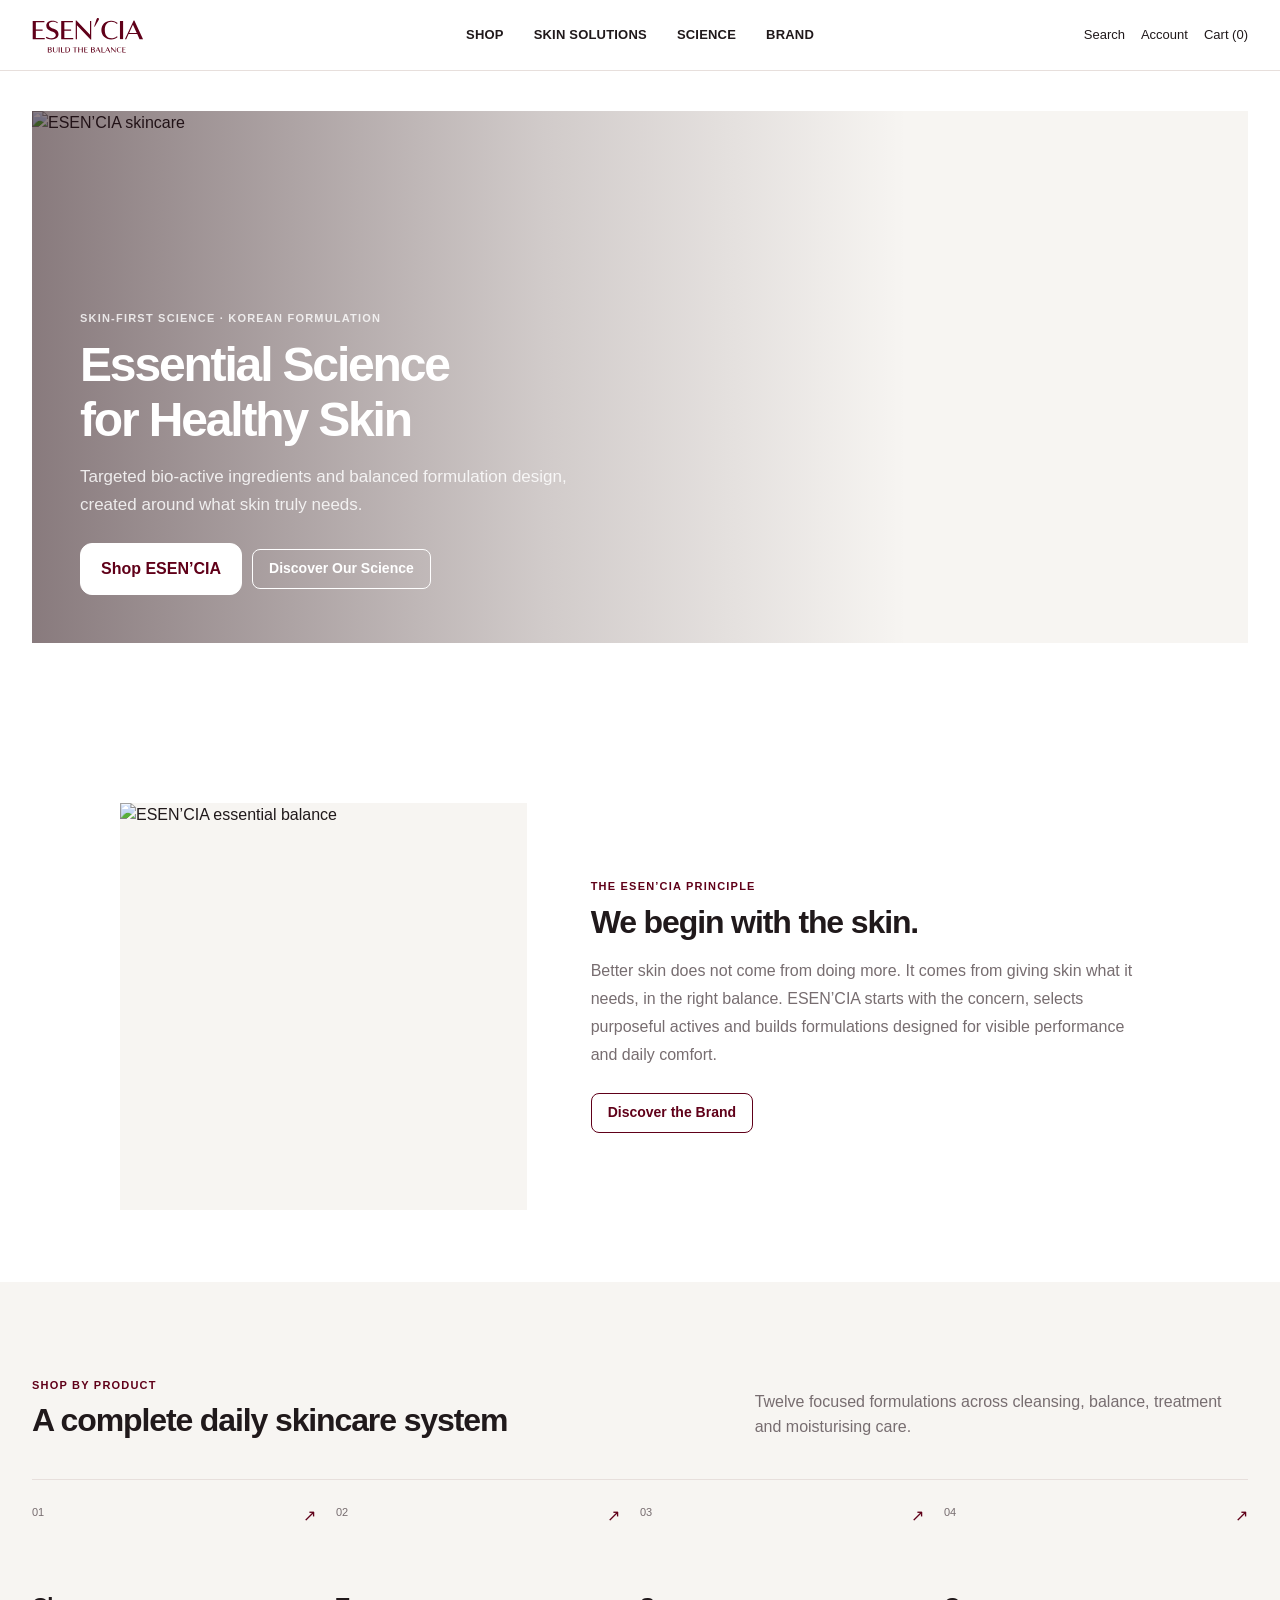
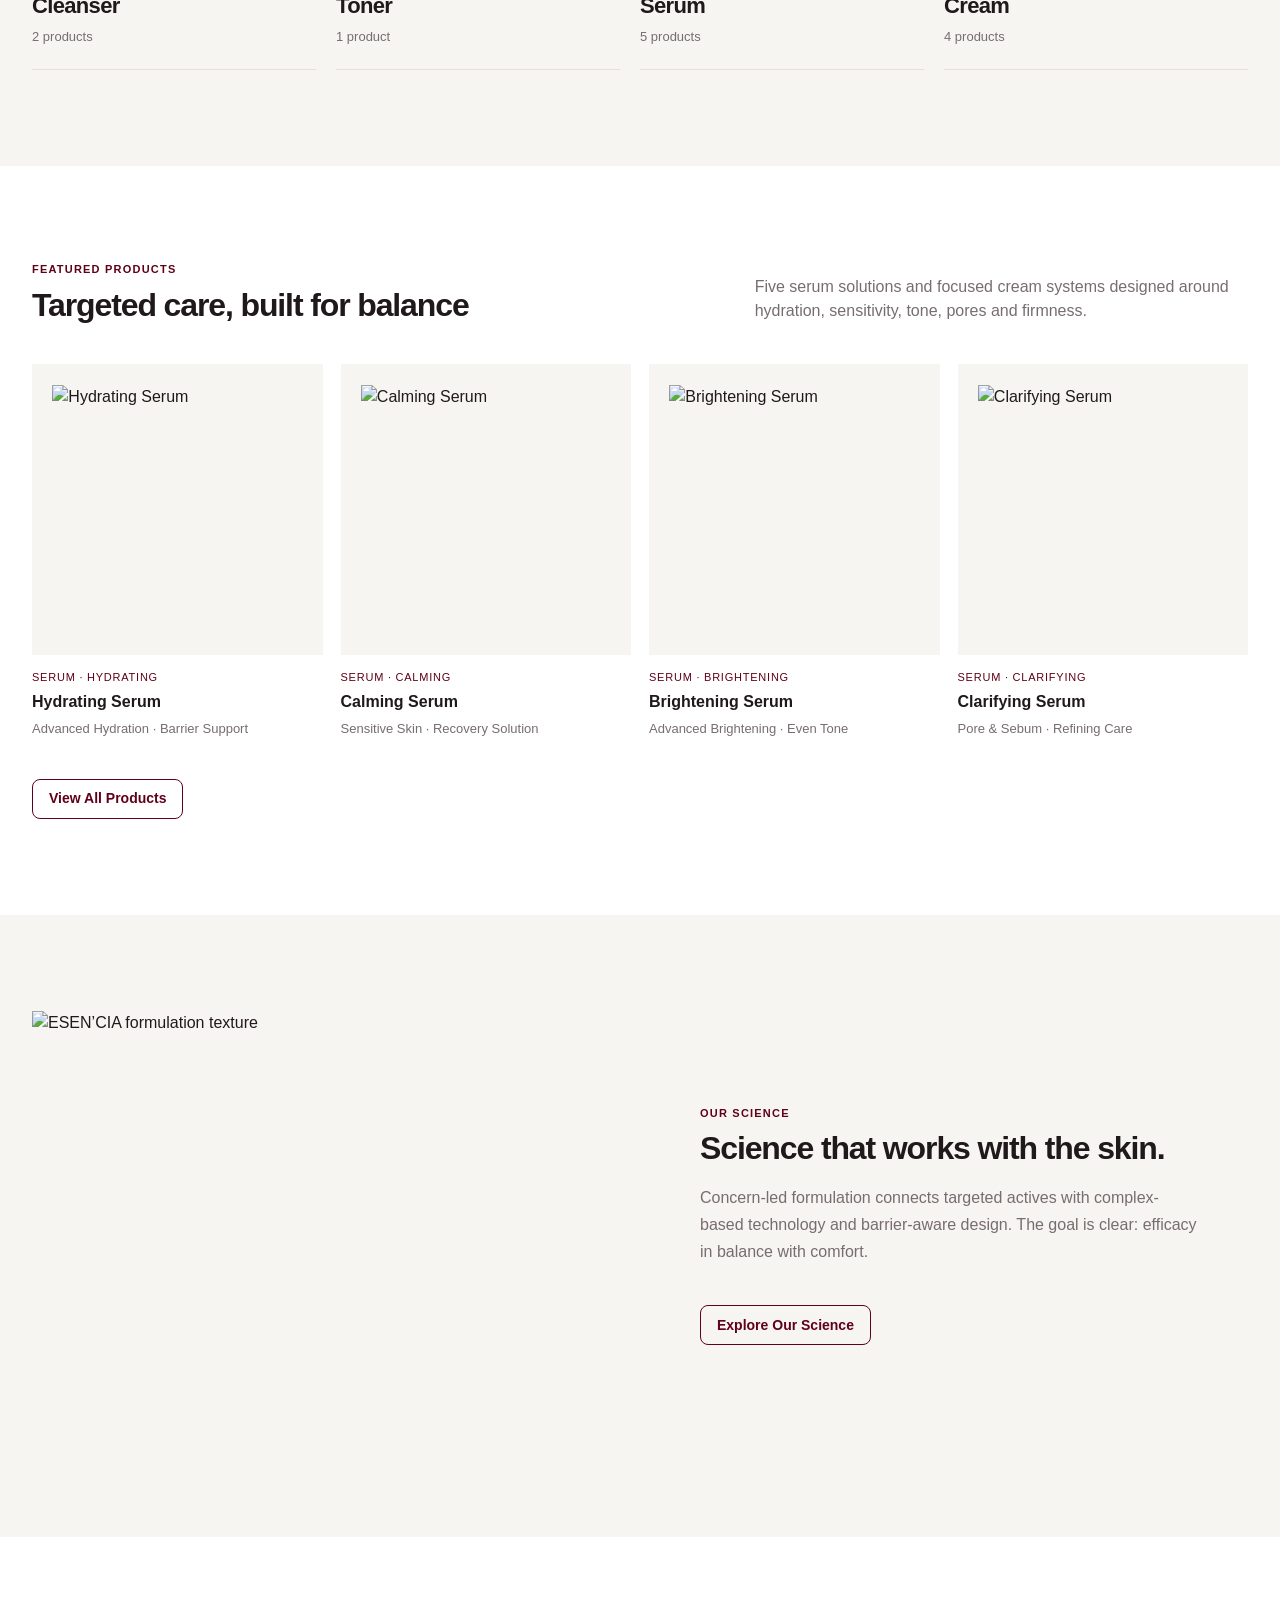
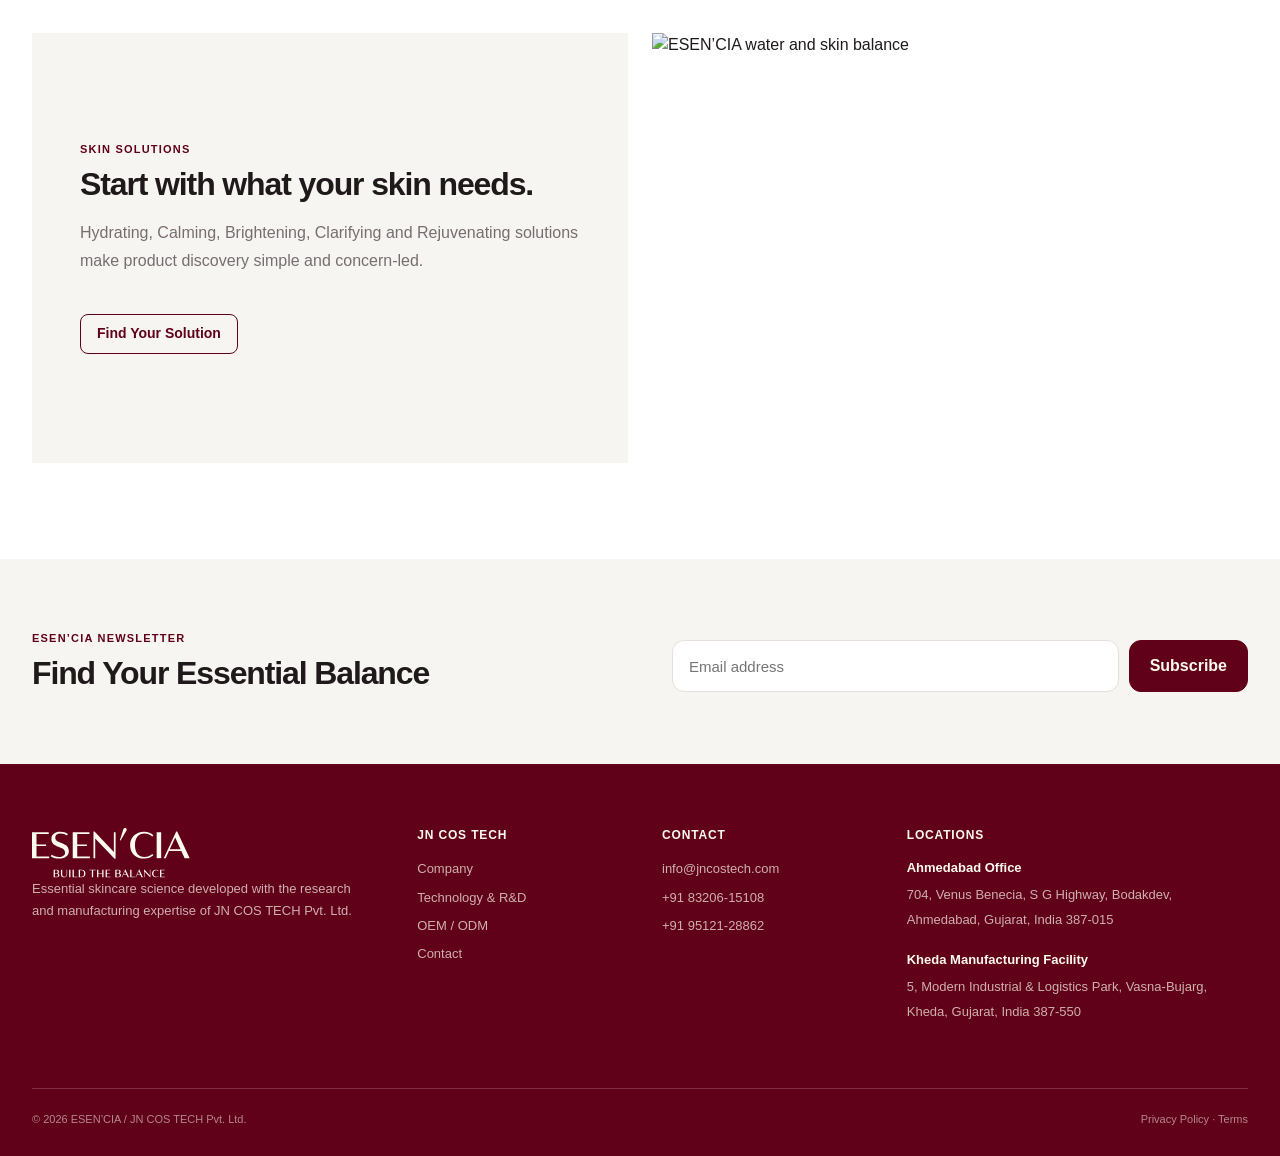
==== commit 251cc450: "Rebuild ESENCIA homepage with new hero and simple dropdown navigation" ====
--- a/index.html
+++ b/index.html
@@ -1,254 +1,21 @@
 <!doctype html>
-<html lang="en">
-<head>
-  <meta charset="utf-8">
-  <meta name="viewport" content="width=device-width,initial-scale=1">
-  <title>ESEN’CIA — Essential Science for Healthy Skin</title>
-  <meta name="description" content="ESEN’CIA is a skin-first skincare brand built around Korean formulation science, targeted complexes and daily skin balance.">
-  <link rel="stylesheet" href="assets/preview.css">
-</head>
-<body>
+<html lang="en"><head><meta charset="utf-8"><meta name="viewport" content="width=device-width,initial-scale=1"><title>ESEN’CIA — Essential Science for Healthy Skin</title><meta name="description" content="ESEN’CIA is a skin-first Korean skincare brand built around targeted complexes, balanced formulation and daily skin comfort."><link rel="stylesheet" href="assets/preview.css"></head><body>
 <a class="skip-link" href="#main">Skip to content</a>
-<div class="announcement">Essential Science for Healthy Skin</div>
-
-<header class="header">
-  <div class="wrap header-in">
-    <a href="index.html" aria-label="ESEN’CIA home"><span class="brand-logo small" aria-hidden="true"></span></a>
-
-    <nav class="nav" aria-label="Primary navigation">
-      <div class="nav-item">
-        <a class="nav-link" href="#shop">SHOP</a>
-        <div class="mega">
-          <div class="wrap mega-grid">
-            <div>
-              <div class="mega-title">Shop by product</div>
-              <div class="mega-links"><a href="#shop">Shop All</a><a href="#shop">Cleanser</a><a href="#shop">Toner</a><a href="#shop">Serum</a><a href="#shop">Cream</a></div>
-            </div>
-            <div>
-              <div class="mega-title">Skin concerns</div>
-              <div class="mega-links"><a href="#solutions">Hydrating</a><a href="#solutions">Calming</a><a href="#solutions">Brightening</a><a href="#solutions">Clarifying</a><a href="#solutions">Rejuvenating</a></div>
-            </div>
-            <a class="mega-feature" href="product.html?product=hydrating-serum">
-              <img src="https://nineworksdatabase.planus253.workers.dev/cdn/uncategorized/20260916-070713-image-23-b0a09146.webp" alt="Hydrating Serum">
-              <div><div class="mega-title">Featured</div><strong>Hydrating Serum</strong><span>HYDRA-CERA COMPLEX 22.91% · Barrier hydration care</span></div>
-            </a>
-          </div>
-        </div>
-      </div>
-
-      <div class="nav-item">
-        <a class="nav-link" href="#solutions">SKIN SOLUTIONS</a>
-        <div class="mega"><div class="wrap mega-grid">
-          <div><div class="mega-title">Targeted solutions</div><div class="mega-links"><a href="#solutions">Hydrating</a><a href="#solutions">Calming</a><a href="#solutions">Brightening</a><a href="#solutions">Clarifying</a><a href="#solutions">Rejuvenating</a></div></div>
-          <div><div class="mega-title">Explore</div><div class="mega-links"><a href="#science">Concern-led care</a><a href="#technology">Complex Technology</a><a href="#routine">Daily Routine</a></div></div>
-          <div class="mega-feature"><img src="https://nineworksdatabase.planus253.workers.dev/cdn/uncategorized/20260916-095901-image-9-7c11a814.webp" alt="Serum texture"><div><div class="mega-title">The approach</div><strong>Target the concern. Respect the balance.</strong><span>Focused complexes, practical daily care and a skin-first formulation logic.</span></div></div>
-        </div></div>
-      </div>
-
-      <div class="nav-item">
-        <a class="nav-link" href="#science">SCIENCE</a>
-        <div class="mega"><div class="wrap mega-grid">
-          <div><div class="mega-title">Science</div><div class="mega-links"><a href="#science">Our Science</a><a href="#technology">Complex Technology</a><a href="#science">Ingredients</a></div></div>
-          <div><div class="mega-title">Complex platforms</div><div class="mega-links"><a href="#technology">HYDRA-CERA™</a><a href="#technology">CICA-BISA™</a><a href="#technology">NIA-TXA™</a><a href="#technology">ACID COMPLEX™</a><a href="#technology">PGA-PEPTIDE™</a></div></div>
-          <div class="mega-feature"><img src="https://nineworksdatabase.planus253.workers.dev/cdn/uncategorized/20260916-095902-rectangle-7-104bc5c5.webp" alt="Scientific skincare visual"><div><div class="mega-title">Formulation logic</div><strong>Concern → Actives → Complex → Balance → Result</strong><span>Science designed to work with the skin, not against it.</span></div></div>
-        </div></div>
-      </div>
-
-      <div class="nav-item">
-        <a class="nav-link" href="#brand">BRAND</a>
-        <div class="mega"><div class="wrap mega-grid">
-          <div><div class="mega-title">About ESEN’CIA</div><div class="mega-links"><a href="#brand">Brand Story</a><a href="#philosophy">Our Philosophy</a><a href="#quality">Quality & Global Capability</a></div></div>
-          <div><div class="mega-title">Principles</div><div class="mega-links"><a href="#philosophy">Essential</a><a href="#philosophy">Scientific</a><a href="#philosophy">Balanced</a><a href="#philosophy">Accessible</a></div></div>
-          <div class="mega-feature"><img src="https://nineworksdatabase.planus253.workers.dev/cdn/uncategorized/20260916-095901-image-7-ab5d0698.webp" alt="Skin-first brand visual"><div><div class="mega-title">Brand message</div><strong>Find Your Essential Balance</strong><span>Healthy-looking skin begins with understanding what skin truly needs.</span></div></div>
-        </div></div>
-      </div>
-    </nav>
-
-    <div class="util">
-      <a class="search" href="#shop">Search</a><a class="account" href="#brand">Account</a><a href="#shop">Cart (0)</a>
-      <button class="menu-btn" type="button" aria-label="Open menu" aria-expanded="false" data-menu-open><span class="menu-lines"></span></button>
-    </div>
-  </div>
-</header>
-
-<div class="mobile-panel" aria-label="Mobile navigation">
-  <div class="mobile-top"><a href="index.html"><span class="brand-logo small" aria-hidden="true"></span></a><button class="close-btn" type="button" aria-label="Close menu" data-menu-close>×</button></div>
-  <div class="mobile-nav">
-    <details open><summary>SHOP <span>+</span></summary><div class="mobile-sub"><a href="#shop">Shop All</a><a href="#shop">Cleanser</a><a href="#shop">Toner</a><a href="#shop">Serum</a><a href="#shop">Cream</a></div></details>
-    <details><summary>SKIN SOLUTIONS <span>+</span></summary><div class="mobile-sub"><a href="#solutions">Hydrating</a><a href="#solutions">Calming</a><a href="#solutions">Brightening</a><a href="#solutions">Clarifying</a><a href="#solutions">Rejuvenating</a></div></details>
-    <details><summary>SCIENCE <span>+</span></summary><div class="mobile-sub"><a href="#science">Our Science</a><a href="#technology">Complex Technology</a><a href="#science">Ingredients</a></div></details>
-    <details><summary>BRAND <span>+</span></summary><div class="mobile-sub"><a href="#brand">Brand Story</a><a href="#philosophy">Our Philosophy</a><a href="#quality">Quality & Global Capability</a></div></details>
-  </div>
-  <div class="mobile-meta"><a href="#shop">Search</a><a href="#brand">Account</a><a href="#shop">Cart (0)</a></div>
-</div>
-
+<header class="header"><div class="wrap header-in"><a href="index.html" aria-label="ESEN’CIA home"><span class="brand-logo small"></span></a><nav class="nav" aria-label="Primary navigation">
+<div class="nav-item"><a class="nav-link" href="shop.html">SHOP</a><div class="dropdown"><a href="shop.html">Shop All</a><a href="shop.html?category=Cleanser">Cleanser</a><a href="shop.html?category=Toner">Toner</a><a href="shop.html?category=Serum">Serum</a><a href="shop.html?category=Cream">Cream</a></div></div>
+<div class="nav-item"><a class="nav-link" href="solutions.html">SKIN SOLUTIONS</a><div class="dropdown"><a href="solutions.html?solution=Hydrating">Hydrating</a><a href="solutions.html?solution=Calming">Calming</a><a href="solutions.html?solution=Brightening">Brightening</a><a href="solutions.html?solution=Clarifying">Clarifying</a><a href="solutions.html?solution=Rejuvenating">Rejuvenating</a></div></div>
+<div class="nav-item"><a class="nav-link" href="science.html">SCIENCE</a><div class="dropdown"><a href="science.html#our-science">Our Science</a><a href="science.html#complex">Complex Technology</a><a href="science.html#ingredients">Ingredients</a></div></div>
+<div class="nav-item"><a class="nav-link" href="brand.html">BRAND</a><div class="dropdown"><a href="brand.html#story">Brand Story</a><a href="brand.html#philosophy">Our Philosophy</a><a href="brand.html#quality">Quality & Global Capability</a></div></div>
+</nav><div class="util"><a href="search.html">Search</a><a class="account" href="account.html">Account</a><a href="cart.html">Cart (0)</a><button class="menu-btn" type="button" aria-label="Open menu" aria-expanded="false" data-menu-open><span class="menu-lines"></span></button></div></div></header>
+<div class="mobile-panel"><div class="mobile-top"><a href="index.html"><span class="brand-logo small"></span></a><button class="close-btn" type="button" aria-label="Close menu" data-menu-close>×</button></div><div class="mobile-nav"><details open><summary>SHOP <span>+</span></summary><div class="mobile-sub"><a href="shop.html">Shop All</a><a href="shop.html?category=Cleanser">Cleanser</a><a href="shop.html?category=Toner">Toner</a><a href="shop.html?category=Serum">Serum</a><a href="shop.html?category=Cream">Cream</a></div></details><details><summary>SKIN SOLUTIONS <span>+</span></summary><div class="mobile-sub"><a href="solutions.html?solution=Hydrating">Hydrating</a><a href="solutions.html?solution=Calming">Calming</a><a href="solutions.html?solution=Brightening">Brightening</a><a href="solutions.html?solution=Clarifying">Clarifying</a><a href="solutions.html?solution=Rejuvenating">Rejuvenating</a></div></details><details><summary>SCIENCE <span>+</span></summary><div class="mobile-sub"><a href="science.html#our-science">Our Science</a><a href="science.html#complex">Complex Technology</a><a href="science.html#ingredients">Ingredients</a></div></details><details><summary>BRAND <span>+</span></summary><div class="mobile-sub"><a href="brand.html#story">Brand Story</a><a href="brand.html#philosophy">Our Philosophy</a><a href="brand.html#quality">Quality & Global Capability</a></div></details></div><div class="mobile-meta"><a href="search.html">Search</a><a href="account.html">Account</a><a href="cart.html">Cart (0)</a></div></div>
 <main id="main">
-  <section class="hero">
-    <div class="wrap hero-grid">
-      <div class="hero-copy">
-        <div class="eyebrow">Skin-first science · Korean formulation</div>
-        <h1>Essential Science<br>for Healthy Skin</h1>
-        <p class="lead">ESEN’CIA begins with one simple idea: understand what the skin truly needs. Targeted bio-active ingredients and balanced formulation design work together for visible performance, barrier comfort and consistent daily care.</p>
-        <div class="actions"><a class="btn primary" href="#shop">Shop ESEN’CIA</a><a class="btn ghost" href="#science">Discover Our Science →</a></div>
-      </div>
-      <div class="hero-stage" aria-label="ESEN’CIA collection visual">
-        <img class="hero-main-img" src="https://nineworksdatabase.planus253.workers.dev/cdn/uncategorized/20260916-095904-image-24-506edfd5.webp" alt="ESEN’CIA serum collection">
-        <div class="hero-badge">Targeted skincare · Built for balance</div>
-      </div>
-    </div>
-  </section>
-
-  <section class="section-sm soft" id="brand">
-    <div class="content-wrap editorial-grid">
-      <div class="editorial-media tall"><img src="https://nineworksdatabase.planus253.workers.dev/cdn/uncategorized/20260916-095901-image-7-ab5d0698.webp" alt="ESEN’CIA skin-first philosophy"></div>
-      <div class="editorial-copy">
-        <div class="eyebrow">The ESEN’CIA Principle</div>
-        <p class="editorial-quote">Better skin does not come from doing more.</p>
-        <p>It comes from giving skin what it needs, in the right balance. Every formula begins with the concern, then connects clinically selected bio-active ingredients with focused formulation systems designed around comfort, barrier support and practical everyday use.</p>
-        <div class="actions" style="margin-top:24px"><a class="btn" href="#philosophy">Our Philosophy</a></div>
-      </div>
-    </div>
-  </section>
-
-  <section class="section" id="category">
-    <div class="wrap">
-      <div class="section-head"><div><div class="eyebrow">Shop by product</div><h2>A complete daily skincare system</h2></div><p class="section-copy">Twelve focused formulations across cleansing, balance, treatment and moisturising care.</p></div>
-      <div class="category-grid">
-        <a class="category-link" href="#shop"><span class="category-number">01</span><div><div class="category-name">Cleanser</div><div class="category-count">2 products</div></div><span class="category-arrow">↗</span></a>
-        <a class="category-link" href="#shop"><span class="category-number">02</span><div><div class="category-name">Toner</div><div class="category-count">1 product</div></div><span class="category-arrow">↗</span></a>
-        <a class="category-link" href="#shop"><span class="category-number">03</span><div><div class="category-name">Serum</div><div class="category-count">5 products</div></div><span class="category-arrow">↗</span></a>
-        <a class="category-link" href="#shop"><span class="category-number">04</span><div><div class="category-name">Cream</div><div class="category-count">4 products</div></div><span class="category-arrow">↗</span></a>
-      </div>
-    </div>
-  </section>
-
-  <section class="section burgundy" id="solutions">
-    <div class="wrap">
-      <div class="section-head light"><div><div class="eyebrow">Shop by concern</div><h2>Five Targeted Skin Solutions</h2></div><p class="section-copy">Start with the skin concern, then move toward the right complex and product system.</p></div>
-      <div class="solution-intro">
-        <div class="visual"><img src="https://nineworksdatabase.planus253.workers.dev/cdn/uncategorized/20260916-095901-image-9-7c11a814.webp" alt="ESEN’CIA serum texture"></div>
-        <div class="solution-list">
-          <button class="solution-row" data-solution="Hydrating"><small>01</small><strong>HYDRATING</strong><span>Hydration · Barrier</span><i>↗</i></button>
-          <button class="solution-row" data-solution="Calming"><small>02</small><strong>CALMING</strong><span>Sensitivity · Balance</span><i>↗</i></button>
-          <button class="solution-row" data-solution="Brightening"><small>03</small><strong>BRIGHTENING</strong><span>Tone · Radiance</span><i>↗</i></button>
-          <button class="solution-row" data-solution="Clarifying"><small>04</small><strong>CLARIFYING</strong><span>Pores · Sebum</span><i>↗</i></button>
-          <button class="solution-row" data-solution="Rejuvenating"><small>05</small><strong>REJUVENATING</strong><span>Firmness · Revitalization</span><i>↗</i></button>
-        </div>
-      </div>
-      <div class="solution-detail" data-solution-detail></div>
-    </div>
-  </section>
-
-  <section class="section" id="shop">
-    <div class="wrap">
-      <div class="section-head"><div><div class="eyebrow">Shop</div><h2>Targeted care, built for balance</h2></div><p class="section-copy">Browse the 12-product portfolio. All product thumbnails use a consistent 1:1 format and open individual product detail pages.</p></div>
-      <div class="product-tabs" role="tablist" aria-label="Product categories">
-        <button class="product-tab active" data-product-filter="All">Shop All</button>
-        <button class="product-tab" data-product-filter="Cleanser">Cleanser</button>
-        <button class="product-tab" data-product-filter="Toner">Toner</button>
-        <button class="product-tab" data-product-filter="Serum">Serum</button>
-        <button class="product-tab" data-product-filter="Cream">Cream</button>
-      </div>
-      <div class="product-grid" id="product-grid"></div>
-    </div>
-  </section>
-
-  <section class="section soft" id="science">
-    <div class="wrap science-layout">
-      <div class="science-media"><img src="https://nineworksdatabase.planus253.workers.dev/cdn/uncategorized/20260916-095902-rectangle-7-104bc5c5.webp" alt="ESEN’CIA formulation science"></div>
-      <div>
-        <div class="eyebrow">Our Science</div>
-        <h2 style="margin:8px 0 28px">How ESEN’CIA Works</h2>
-        <div class="process">
-          <div class="process-item"><div class="process-num">01</div><div class="process-title">Identify the Concern</div><div class="process-copy">Read the skin condition and define the primary need before selecting actives.</div></div>
-          <div class="process-item"><div class="process-num">02</div><div class="process-title">Select Targeted Actives</div><div class="process-copy">Choose clinically selected bio-active ingredients with a clear functional role.</div></div>
-          <div class="process-item"><div class="process-num">03</div><div class="process-title">Engineer the Complex</div><div class="process-copy">Combine complementary actives into a focused multi-pathway system.</div></div>
-          <div class="process-item"><div class="process-num">04</div><div class="process-title">Protect Skin Balance</div><div class="process-copy">Support barrier comfort, hydration and daily usability while pursuing efficacy.</div></div>
-          <div class="process-item"><div class="process-num">05</div><div class="process-title">Deliver Visible Results</div><div class="process-copy">Build consistent daily care designed for lasting improvement.</div></div>
-        </div>
-      </div>
-    </div>
-  </section>
-
-  <section class="section" id="technology">
-    <div class="wrap">
-      <div class="section-head"><div><div class="eyebrow">Formula & Technology</div><h2>Complex-Based Formulation</h2></div><p class="section-copy">Ingredients work best when they are designed to work together. ESEN’CIA organizes targeted actives into focused complex platforms.</p></div>
-      <div class="tech-layout">
-        <div class="tech-tabs">
-          <button class="tech-tab active" data-tech="HYDRA-CERA™">HYDRA-CERA™ <span>Barrier Hydration</span></button>
-          <button class="tech-tab" data-tech="CICA-BISA™">CICA-BISA™ <span>Skin Recovery</span></button>
-          <button class="tech-tab" data-tech="NIA-TXA™">NIA-TXA™ <span>Tone Radiance</span></button>
-          <button class="tech-tab" data-tech="ACID COMPLEX™">ACID COMPLEX™ <span>Pore Purifying</span></button>
-          <button class="tech-tab" data-tech="PGA-PEPTIDE™">PGA-PEPTIDE™ <span>Firmness & Moisture</span></button>
-        </div>
-        <div>
-          <div class="tech-panel" data-tech-panel></div>
-          <div class="tech-image"><img src="https://nineworksdatabase.planus253.workers.dev/cdn/uncategorized/20260916-095905-image-4-bcf8bada.webp" alt="ESEN’CIA texture and water visual"></div>
-        </div>
-      </div>
-    </div>
-  </section>
-
-  <section class="section soft" id="routine">
-    <div class="wrap routine-grid">
-      <div class="routine-visual"><img src="https://nineworksdatabase.planus253.workers.dev/cdn/uncategorized/20260916-095904-routine-hero-image-c7d094cf.webp" alt="ESEN’CIA routine visual"></div>
-      <div>
-        <div class="eyebrow">Daily Routine</div>
-        <h2 style="margin:8px 0 28px">Build Your Essential Routine</h2>
-        <div class="routine-steps">
-          <div class="routine-item"><div class="routine-step">01</div><div class="routine-name">Cleanse</div><div class="routine-copy">Remove daily impurities while maintaining skin comfort.</div></div>
-          <div class="routine-item"><div class="routine-step">02</div><div class="routine-name">Balance</div><div class="routine-copy">Restore water balance and prepare the skin for treatment.</div></div>
-          <div class="routine-item"><div class="routine-step">03</div><div class="routine-name">Treat</div><div class="routine-copy">Apply targeted actives based on the primary skin concern.</div></div>
-          <div class="routine-item"><div class="routine-step">04</div><div class="routine-name">Moisturize</div><div class="routine-copy">Lock in moisture and complete the barrier-support routine.</div></div>
-        </div>
-      </div>
-    </div>
-  </section>
-
-  <section class="section" id="quality">
-    <div class="wrap quality-grid">
-      <div class="quality-visual"><img src="https://nineworksdatabase.planus253.workers.dev/cdn/uncategorized/20260916-095902-rectangle-f6a87404.webp" alt="ESEN’CIA brand quality visual"></div>
-      <div class="quality-copy">
-        <div class="eyebrow">Quality & Global Capability</div>
-        <h2>Formulated in Korea,<br>Made for Global Skin</h2>
-        <p>ESEN’CIA connects Korean skincare research and formulation expertise with quality-focused manufacturing and globally minded product development.</p>
-        <div class="actions" style="margin-top:24px"><a class="btn" href="https://jncostech.com/" target="_blank" rel="noopener">JN COS TECH</a></div>
-      </div>
-    </div>
-  </section>
-
-  <section class="closing" id="philosophy">
-    <div class="wrap"><div class="closing-inner"><div class="eyebrow">Our Philosophy</div><h2>Find Your Essential Balance</h2><p>Essential care. Scientific balance. A skincare system designed to help skin perform at its best without unnecessary excess.</p><div class="actions" style="margin-top:24px"><a class="btn primary" href="#shop">Explore Products</a></div></div></div>
-  </section>
-
-  <section class="newsletter">
-    <div class="wrap newsletter-grid">
-      <div><div class="eyebrow">Newsletter</div><h2 style="margin-top:8px">Stay in balance with ESEN’CIA</h2></div>
-      <form class="newsletter-form" data-newsletter><input type="email" aria-label="Email address" placeholder="Email address" required><button type="submit">Subscribe</button></form>
-    </div>
-  </section>
+<section class="hero"><div class="hero-visual"><img src="https://nineworksdatabase.planus253.workers.dev/cdn/uncategorized/20260916-102026-3131-02c7374a.webp" alt="ESEN’CIA skincare"><div class="hero-overlay"></div><div class="hero-copy"><div class="eyebrow">Skin-first science · Korean formulation</div><h1>Essential Science<br>for Healthy Skin</h1><p class="lead">Targeted bio-active ingredients and balanced formulation design, created around what skin truly needs.</p><div class="actions"><a class="btn primary" href="shop.html">Shop ESEN’CIA</a><a class="btn" href="science.html">Discover Our Science</a></div></div></div></section>
+<section class="section-sm"><div class="content-wrap home-intro"><div class="home-intro-media"><img src="https://nineworksdatabase.planus253.workers.dev/cdn/uncategorized/20260916-102112-02-01-22b3e39d.webp" alt="ESEN’CIA essential balance"></div><div class="home-intro-copy"><div class="eyebrow">The ESEN’CIA Principle</div><h2>We begin with the skin.</h2><p>Better skin does not come from doing more. It comes from giving skin what it needs, in the right balance. ESEN’CIA starts with the concern, selects purposeful actives and builds formulations designed for visible performance and daily comfort.</p><div class="actions" style="margin-top:24px"><a class="btn" href="brand.html">Discover the Brand</a></div></div></div></section>
+<section class="section soft"><div class="wrap"><div class="section-head"><div><div class="eyebrow">Shop by product</div><h2>A complete daily skincare system</h2></div><p class="section-copy">Twelve focused formulations across cleansing, balance, treatment and moisturising care.</p></div><div class="category-grid"><a class="category-link" href="shop.html?category=Cleanser"><span class="category-number">01</span><div><div class="category-name">Cleanser</div><div class="category-count">2 products</div></div><span class="category-arrow">↗</span></a><a class="category-link" href="shop.html?category=Toner"><span class="category-number">02</span><div><div class="category-name">Toner</div><div class="category-count">1 product</div></div><span class="category-arrow">↗</span></a><a class="category-link" href="shop.html?category=Serum"><span class="category-number">03</span><div><div class="category-name">Serum</div><div class="category-count">5 products</div></div><span class="category-arrow">↗</span></a><a class="category-link" href="shop.html?category=Cream"><span class="category-number">04</span><div><div class="category-name">Cream</div><div class="category-count">4 products</div></div><span class="category-arrow">↗</span></a></div></div></section>
+<section class="section"><div class="wrap"><div class="section-head"><div><div class="eyebrow">Featured Products</div><h2>Targeted care, built for balance</h2></div><p class="section-copy">Five serum solutions and focused cream systems designed around hydration, sensitivity, tone, pores and firmness.</p></div><div class="product-grid" id="home-products"></div><div class="actions" style="margin-top:40px"><a class="btn" href="shop.html">View All Products</a></div></div></section>
+<section class="section soft"><div class="wrap feature-split"><div class="feature-image"><img src="https://nineworksdatabase.planus253.workers.dev/cdn/uncategorized/20260916-102115-06-01-46f20c57.webp" alt="ESEN’CIA formulation texture"></div><div class="feature-copy"><div class="eyebrow">Our Science</div><h2>Science that works with the skin.</h2><p>Concern-led formulation connects targeted actives with complex-based technology and barrier-aware design. The goal is clear: efficacy in balance with comfort.</p><div class="actions" style="margin-top:24px"><a class="btn" href="science.html">Explore Our Science</a></div></div></div></section>
+<section class="section"><div class="wrap feature-split"><div class="feature-copy"><div class="eyebrow">Skin Solutions</div><h2>Start with what your skin needs.</h2><p>Hydrating, Calming, Brightening, Clarifying and Rejuvenating solutions make product discovery simple and concern-led.</p><div class="actions" style="margin-top:24px"><a class="btn" href="solutions.html">Find Your Solution</a></div></div><div class="feature-image"><img src="https://nineworksdatabase.planus253.workers.dev/cdn/uncategorized/20260916-102116-10-01-76a1f83b.webp" alt="ESEN’CIA water and skin balance"></div></div></section>
+<section class="newsletter"><div class="wrap newsletter-grid"><div><div class="eyebrow">ESEN’CIA Newsletter</div><h2>Find Your Essential Balance</h2></div><form class="newsletter-form" data-newsletter><input type="email" required placeholder="Email address" aria-label="Email address"><button class="btn primary" type="submit">Subscribe</button></form></div></section>
 </main>
-
-<footer class="footer">
-  <div class="wrap">
-    <div class="footer-top">
-      <div class="footer-brand"><span class="brand-logo light" aria-hidden="true"></span><p>ESEN’CIA is developed with a skin-first approach to targeted skincare, daily balance and practical performance.</p></div>
-      <div><h3>Contact</h3><div class="footer-contact"><a href="mailto:info@jncostech.com">info@jncostech.com</a><a href="tel:+918320615108">+91 83206-15108</a><a href="tel:+919512128862">+91 95121-28862</a></div></div>
-      <div><h3>Company</h3><div class="footer-contact"><a href="https://jncostech.com/" target="_blank" rel="noopener">JN COS TECH Pvt. Ltd.</a><a href="https://jncostech.com/Contact/" target="_blank" rel="noopener">Contact</a><a href="https://jncostech.com/OEMODM/" target="_blank" rel="noopener">OEM / ODM</a></div></div>
-    </div>
-
-    <div class="footer-locations">
-      <div><h3>Ahmedabad Office</h3><address>704, Venus Benecia, S G Highway, Bodakdev,<br>Ahmedabad, Gujarat, India 387-015</address></div>
-      <div><h3>Kheda Manufacturing Facility</h3><address>5, Modern Industrial & Logistics Park, Vasna-Bujarg,<br>Kheda, Gujarat, India 387-550</address></div>
-    </div>
-
-    <div class="footer-bottom"><span>© 2026 ESEN’CIA. All rights reserved.</span><span><a href="#">Privacy Policy</a> · <a href="#">Terms</a> · <a href="#">Shipping & Returns</a></span></div>
-  </div>
-</footer>
-
-<script src="assets/preview.js"></script>
-<script>
-document.addEventListener('DOMContentLoaded',()=>{initProductFilters();initSolutionTabs();initTechnologyTabs();initMobileMenu();initNewsletter();});
-</script>
-</body>
-</html>+<footer class="footer"><div class="wrap"><div class="footer-top"><div class="footer-brand"><span class="brand-logo light"></span><p>Essential skincare science developed with the research and manufacturing expertise of JN COS TECH Pvt. Ltd.</p></div><div><h3>JN COS TECH</h3><div class="footer-links"><a href="https://jncostech.com/" target="_blank" rel="noopener">Company</a><a href="https://jncostech.com/" target="_blank" rel="noopener">Technology & R&amp;D</a><a href="https://jncostech.com/" target="_blank" rel="noopener">OEM / ODM</a><a href="https://jncostech.com/" target="_blank" rel="noopener">Contact</a></div></div><div><h3>Contact</h3><div class="footer-links"><a href="mailto:info@jncostech.com">info@jncostech.com</a><a href="tel:+918320615108">+91 83206-15108</a><a href="tel:+919512128862">+91 95121-28862</a></div></div><div><h3>Locations</h3><div class="footer-address"><strong>Ahmedabad Office</strong><span>704, Venus Benecia, S G Highway, Bodakdev, Ahmedabad, Gujarat, India 387-015</span></div><div class="footer-address"><strong>Kheda Manufacturing Facility</strong><span>5, Modern Industrial &amp; Logistics Park, Vasna-Bujarg, Kheda, Gujarat, India 387-550</span></div></div></div><div class="footer-bottom"><span>© 2026 ESEN’CIA / JN COS TECH Pvt. Ltd.</span><span>Privacy Policy · Terms</span></div></div></footer>
+<script src="assets/preview.js"></script><script>document.addEventListener('DOMContentLoaded',()=>renderFeaturedProducts('#home-products',['hydrating-serum','calming-serum','brightening-serum','clarifying-serum']));</script></body></html>
--- a/assets/preview.css
+++ b/assets/preview.css
@@ -2,289 +2,62 @@
 
 :root{
   --brand:#600019;
-  --brand-dark:#420011;
+  --brand-dark:#430012;
   --cream:#FDFBEE;
-  --ink:#1d1718;
+  --ink:#20191b;
   --muted:#776d70;
   --bg:#ffffff;
-  --surface:#f8f6f3;
-  --surface-2:#f1ede8;
-  --line:#e7e0dd;
+  --surface:#f7f5f2;
+  --surface-2:#efeae6;
+  --line:#e7dfdc;
   --max:1280px;
   --content:1040px;
   --reading:760px;
   --gutter:32px;
   --hyd:#8d8ac8;
   --calm:#77aa97;
-  --bright:#dcb440;
+  --bright:#d7ad32;
   --clar:#9c79b8;
   --rejuv:#d88370;
 }
-
-*{box-sizing:border-box}
-html{scroll-behavior:smooth}
-body{margin:0;background:var(--bg);color:var(--ink);font-family:Pretendard,-apple-system,BlinkMacSystemFont,"Segoe UI",sans-serif;font-size:16px;line-height:1.55;-webkit-font-smoothing:antialiased}
-body.menu-open{overflow:hidden}
-a{color:inherit;text-decoration:none}
-button,input{font:inherit}
-button{color:inherit}
-img{display:block;max-width:100%}
-.wrap{width:min(calc(100% - (var(--gutter)*2)),var(--max));margin-inline:auto}
-.content-wrap{width:min(calc(100% - (var(--gutter)*2)),var(--content));margin-inline:auto}
-.reading{max-width:var(--reading)}
-.skip-link{position:absolute;left:-9999px;top:12px;z-index:9999;background:#fff;padding:8px 12px;border:1px solid var(--line);border-radius:8px}
-.skip-link:focus{left:12px}
-
-.brand-logo{display:block;width:158px;height:50px;background:var(--brand);-webkit-mask:url('esencia-logo.svg') center/contain no-repeat;mask:url('esencia-logo.svg') center/contain no-repeat}
-.brand-logo.light{background:var(--cream)}
-.brand-logo.small{width:126px;height:40px}
+*{box-sizing:border-box}html{scroll-behavior:smooth}body{margin:0;background:var(--bg);color:var(--ink);font-family:Pretendard,-apple-system,BlinkMacSystemFont,"Segoe UI",sans-serif;font-size:16px;line-height:1.55;-webkit-font-smoothing:antialiased}body.menu-open{overflow:hidden}a{color:inherit;text-decoration:none}button,input{font:inherit}button{color:inherit}img{display:block;max-width:100%}.wrap{width:min(calc(100% - (var(--gutter)*2)),var(--max));margin-inline:auto}.content-wrap{width:min(calc(100% - (var(--gutter)*2)),var(--content));margin-inline:auto}.reading{max-width:var(--reading)}.skip-link{position:absolute;left:-9999px;top:12px;z-index:9999;background:#fff;padding:8px 12px;border:1px solid var(--line);border-radius:8px}.skip-link:focus{left:12px}
+.brand-logo{display:block;width:158px;height:50px;background:var(--brand);-webkit-mask:url('esencia-logo.svg') center/contain no-repeat;mask:url('esencia-logo.svg') center/contain no-repeat}.brand-logo.light{background:var(--cream)}.brand-logo.small{width:112px;height:36px}
 
 /* Header */
-.announcement{height:32px;background:var(--brand);color:var(--cream);display:flex;align-items:center;justify-content:center;padding:0 16px;font-size:11px;letter-spacing:.08em;text-transform:uppercase}
-.header{position:sticky;top:0;z-index:100;background:rgba(255,255,255,.96);backdrop-filter:blur(12px);border-bottom:1px solid var(--line)}
-.header-in{height:76px;display:grid;grid-template-columns:1fr auto 1fr;align-items:center;gap:24px}
-.nav{display:flex;align-items:stretch;justify-content:center;height:100%;gap:28px}
-.nav-item{position:relative;display:flex;align-items:center}
-.nav-link{height:100%;display:flex;align-items:center;font-size:13px;font-weight:600;letter-spacing:.02em;position:relative}
-.nav-link:after{content:"";position:absolute;left:0;right:0;bottom:-1px;height:1px;background:var(--brand);transform:scaleX(0);transition:transform .2s ease}
-.nav-item:hover .nav-link:after,.nav-item:focus-within .nav-link:after{transform:scaleX(1)}
-.mega{position:fixed;left:0;right:0;top:108px;background:#fff;border-bottom:1px solid var(--line);padding:32px 0 36px;opacity:0;visibility:hidden;transform:translateY(-6px);transition:.18s ease}
-.nav-item:hover .mega,.nav-item:focus-within .mega{opacity:1;visibility:visible;transform:none}
-.mega-grid{display:grid;grid-template-columns:2fr 2fr 3fr;gap:48px}
-.mega-title{font-size:11px;color:var(--muted);letter-spacing:.08em;text-transform:uppercase;margin-bottom:14px}
-.mega-links{display:grid;gap:10px}
-.mega-links a{font-size:14px;font-weight:500}
-.mega-links a:hover{color:var(--brand)}
-.mega-feature{background:var(--surface);padding:20px;display:grid;grid-template-columns:120px 1fr;gap:20px;align-items:center}
-.mega-feature img{width:120px;height:120px;object-fit:contain;background:#fff}
-.mega-feature strong{display:block;font-size:16px;margin-bottom:4px}
-.mega-feature span{font-size:13px;color:var(--muted)}
-.util{display:flex;justify-content:flex-end;align-items:center;gap:16px;font-size:13px}
-.util a{display:inline-flex;align-items:center;min-height:40px}
-.util a:hover{color:var(--brand)}
-.menu-btn{display:none;border:0;background:transparent;width:40px;height:40px;padding:0;align-items:center;justify-content:center;cursor:pointer}
-.menu-lines{width:18px;height:12px;position:relative}
-.menu-lines:before,.menu-lines:after{content:"";position:absolute;left:0;width:18px;height:1px;background:var(--ink)}
-.menu-lines:before{top:2px}.menu-lines:after{bottom:2px}
-.mobile-panel{position:fixed;inset:0;z-index:200;background:#fff;transform:translateX(-100%);transition:transform .25s ease;padding:20px 16px 32px;overflow:auto}
-.mobile-panel.open{transform:none}
-.mobile-top{display:flex;justify-content:space-between;align-items:center;height:48px}
-.close-btn{border:0;background:transparent;width:40px;height:40px;font-size:24px;cursor:pointer}
-.mobile-nav{margin-top:36px;border-top:1px solid var(--line)}
-.mobile-nav details{border-bottom:1px solid var(--line)}
-.mobile-nav summary{list-style:none;padding:18px 0;font-size:18px;font-weight:600;display:flex;justify-content:space-between;cursor:pointer}
-.mobile-nav summary::-webkit-details-marker{display:none}
-.mobile-sub{display:grid;gap:12px;padding:0 0 20px;color:var(--muted);font-size:14px}
-.mobile-meta{margin-top:32px;display:grid;gap:12px;font-size:13px;color:var(--muted)}
+.header{position:sticky;top:0;z-index:100;background:rgba(255,255,255,.98);border-bottom:1px solid var(--line)}.header-in{height:70px;display:grid;grid-template-columns:1fr auto 1fr;align-items:center;gap:24px}.nav{display:flex;align-items:stretch;justify-content:center;height:100%;gap:30px}.nav-item{position:relative;display:flex;align-items:center}.nav-link{height:100%;display:flex;align-items:center;font-size:13px;font-weight:650;letter-spacing:.015em;position:relative}.nav-link:after{content:"";position:absolute;left:0;right:0;bottom:-1px;height:1px;background:var(--brand);transform:scaleX(0);transition:transform .18s ease}.nav-item:hover .nav-link:after,.nav-item:focus-within .nav-link:after,.nav-link.active:after{transform:scaleX(1)}.dropdown{position:absolute;top:calc(100% + 1px);left:50%;width:220px;transform:translate(-50%,-6px);background:#fff;border:1px solid var(--line);padding:12px;opacity:0;visibility:hidden;transition:.16s ease;box-shadow:0 12px 28px rgba(31,20,23,.07)}.nav-item:hover .dropdown,.nav-item:focus-within .dropdown{opacity:1;visibility:visible;transform:translate(-50%,0)}.dropdown a{display:block;padding:9px 10px;font-size:13px;border-radius:6px}.dropdown a:hover{background:var(--surface);color:var(--brand)}.util{display:flex;justify-content:flex-end;align-items:center;gap:16px;font-size:13px}.util a{display:inline-flex;align-items:center;min-height:40px}.util a:hover{color:var(--brand)}.menu-btn{display:none;border:0;background:transparent;width:40px;height:40px;padding:0;align-items:center;justify-content:center;cursor:pointer}.menu-lines{width:18px;height:12px;position:relative}.menu-lines:before,.menu-lines:after{content:"";position:absolute;left:0;width:18px;height:1px;background:var(--ink)}.menu-lines:before{top:2px}.menu-lines:after{bottom:2px}.mobile-panel{position:fixed;inset:0;z-index:200;background:#fff;transform:translateX(-100%);transition:transform .25s ease;padding:20px 16px 32px;overflow:auto}.mobile-panel.open{transform:none}.mobile-top{display:flex;justify-content:space-between;align-items:center;height:48px}.close-btn{border:0;background:transparent;width:40px;height:40px;font-size:24px;cursor:pointer}.mobile-nav{margin-top:32px;border-top:1px solid var(--line)}.mobile-nav details{border-bottom:1px solid var(--line)}.mobile-nav summary{list-style:none;padding:18px 0;font-size:17px;font-weight:650;display:flex;justify-content:space-between;cursor:pointer}.mobile-nav summary::-webkit-details-marker{display:none}.mobile-sub{display:grid;gap:12px;padding:0 0 20px;color:var(--muted);font-size:14px}.mobile-meta{margin-top:28px;display:grid;gap:12px;font-size:13px;color:var(--muted)}
 
-/* Shared */
-.eyebrow{font-size:11px;line-height:1.4;font-weight:700;letter-spacing:.11em;text-transform:uppercase;color:var(--brand)}
-h1,h2,h3,p{margin-top:0}
-h1{font-size:48px;line-height:1.15;letter-spacing:-.045em;font-weight:650;margin-bottom:20px}
-h2{font-size:32px;line-height:1.2;letter-spacing:-.035em;font-weight:650;margin-bottom:0}
-h3{font-size:20px;line-height:1.3;letter-spacing:-.025em;font-weight:650}
-.lead{font-size:17px;line-height:1.65;color:var(--muted);max-width:620px;margin-bottom:0}
-.actions{display:flex;gap:10px;align-items:center;flex-wrap:wrap}
-.btn{height:40px;padding:0 16px;border:1px solid var(--brand);border-radius:8px;display:inline-flex;align-items:center;justify-content:center;gap:8px;background:transparent;color:var(--brand);font-size:14px;font-weight:600;cursor:pointer;transition:.2s ease}
-.btn:hover{background:#fbf6f7}
-.btn.primary{height:52px;padding:0 20px;border-radius:12px;background:var(--brand);border-color:var(--brand);color:var(--cream);font-size:16px}
-.btn.primary:hover{background:var(--brand-dark)}
-.btn.ghost{border-color:transparent;padding-inline:4px}
-.btn.ghost:hover{background:transparent;opacity:.65}
-.section{padding:96px 0}
-.section-sm{padding:72px 0}
-.soft{background:var(--surface)}
-.burgundy{background:var(--brand);color:var(--cream)}
-.section-head{display:grid;grid-template-columns:minmax(0,7fr) minmax(0,5fr);gap:32px;align-items:end;margin-bottom:40px}
-.section-head .section-copy{max-width:520px;justify-self:end;color:var(--muted);margin-bottom:0}
-.section-head .eyebrow{margin-bottom:8px}
-.section-head.light .eyebrow,.section-head.light .section-copy{color:rgba(253,251,238,.72)}
-.section-head.light h2{color:var(--cream)}
+/* Type / shared */
+.eyebrow{font-size:11px;line-height:1.4;font-weight:700;letter-spacing:.11em;text-transform:uppercase;color:var(--brand)}h1,h2,h3,p{margin-top:0}h1{font-size:48px;line-height:1.15;letter-spacing:-.045em;font-weight:650;margin-bottom:20px}h2{font-size:32px;line-height:1.2;letter-spacing:-.035em;font-weight:650;margin-bottom:0}h3{font-size:20px;line-height:1.3;letter-spacing:-.025em;font-weight:650}.lead{font-size:17px;line-height:1.65;color:var(--muted);max-width:620px;margin-bottom:0}.muted{color:var(--muted)}.actions{display:flex;gap:10px;align-items:center;flex-wrap:wrap}.btn{height:40px;padding:0 16px;border:1px solid var(--brand);border-radius:8px;display:inline-flex;align-items:center;justify-content:center;gap:8px;background:transparent;color:var(--brand);font-size:14px;font-weight:600;cursor:pointer;transition:.18s ease}.btn:hover{background:#fbf5f7}.btn.primary{height:52px;padding:0 20px;border-radius:12px;background:var(--brand);border-color:var(--brand);color:var(--cream);font-size:16px}.btn.primary:hover{background:var(--brand-dark)}.btn.ghost{border-color:transparent;padding-inline:4px}.btn.ghost:hover{background:transparent;opacity:.65}.section{padding:96px 0}.section-sm{padding:72px 0}.soft{background:var(--surface)}.burgundy{background:var(--brand);color:var(--cream)}.section-head{display:grid;grid-template-columns:minmax(0,7fr) minmax(0,5fr);gap:32px;align-items:end;margin-bottom:40px}.section-head .section-copy{max-width:520px;justify-self:end;color:var(--muted);margin-bottom:0}.section-head .eyebrow{margin-bottom:8px}.section-head.light .eyebrow,.section-head.light .section-copy{color:rgba(253,251,238,.7)}.section-head.light h2{color:var(--cream)}
 
-/* Hero */
-.hero{padding:72px 0 96px;overflow:hidden}
-.hero-grid{display:grid;grid-template-columns:5fr 7fr;gap:64px;align-items:center}
-.hero-copy{max-width:580px}
-.hero-copy .eyebrow{margin-bottom:12px}
-.hero-copy .actions{margin-top:28px}
-.hero-stage{min-height:560px;position:relative;overflow:hidden;background:#f3f0ec}
-.hero-stage:before{content:"";position:absolute;inset:0;background:url('https://nineworksdatabase.planus253.workers.dev/cdn/uncategorized/20260916-095903-cream-collection-hero-background-1385e476.webp') center/cover no-repeat;opacity:.98}
-.hero-main-img{position:absolute;inset:0;width:100%;height:100%;object-fit:contain;object-position:center;z-index:1;padding:56px 44px}
-.hero-badge{position:absolute;left:24px;bottom:24px;z-index:2;background:rgba(255,255,255,.92);padding:12px 14px;font-size:12px;color:var(--brand)}
+/* Home hero */
+.hero{padding:40px 0 88px}.hero-visual{position:relative;width:min(calc(100% - (var(--gutter)*2)),var(--max));margin:auto;aspect-ratio:16/7;max-height:600px;min-height:420px;overflow:hidden;background:var(--surface)}.hero-visual img{width:100%;height:100%;object-fit:cover;object-position:center}.hero-overlay{position:absolute;inset:0;background:linear-gradient(90deg,rgba(35,10,18,.52) 0%,rgba(35,10,18,.18) 42%,rgba(35,10,18,0) 72%)}.hero-copy{position:absolute;left:48px;bottom:48px;z-index:2;max-width:570px;color:#fff}.hero-copy .eyebrow{color:rgba(255,255,255,.8);margin-bottom:10px}.hero-copy h1{margin-bottom:16px}.hero-copy .lead{color:rgba(255,255,255,.84);max-width:520px}.hero-copy .actions{margin-top:24px}.hero-copy .btn{border-color:#fff;color:#fff}.hero-copy .btn.primary{background:#fff;border-color:#fff;color:var(--brand)}
 
-/* Editorial */
-.editorial-grid{display:grid;grid-template-columns:5fr 7fr;gap:64px;align-items:center}
-.editorial-media{overflow:hidden;background:var(--surface)}
-.editorial-media img{width:100%;height:100%;object-fit:cover}
-.editorial-media.tall{height:560px}
-.editorial-media.wide{height:420px}
-.editorial-copy{max-width:560px}
-.editorial-copy h2{margin:8px 0 16px}
-.editorial-copy p{color:var(--muted);line-height:1.7}
-.editorial-quote{font-size:28px;line-height:1.35;letter-spacing:-.03em;margin:0 0 20px;font-weight:600}
+/* Home blocks */
+.home-intro{display:grid;grid-template-columns:5fr 7fr;gap:64px;align-items:center}.home-intro-media{aspect-ratio:1/1;overflow:hidden;background:var(--surface)}.home-intro-media img{width:100%;height:100%;object-fit:cover}.home-intro-copy{max-width:560px}.home-intro-copy h2{margin:8px 0 16px}.home-intro-copy p{color:var(--muted);line-height:1.75}.category-grid{display:grid;grid-template-columns:repeat(4,1fr);border-top:1px solid var(--line)}.category-link{min-height:190px;padding:24px 20px 22px 0;border-bottom:1px solid var(--line);position:relative;display:flex;flex-direction:column;justify-content:space-between}.category-link:not(:last-child){margin-right:20px}.category-number{font-size:11px;color:var(--muted)}.category-name{font-size:22px;font-weight:600;letter-spacing:-.03em}.category-count{font-size:13px;color:var(--muted);margin-top:4px}.category-arrow{position:absolute;right:0;top:24px;color:var(--brand)}.feature-split{display:grid;grid-template-columns:1fr 1fr;gap:24px}.feature-image{min-height:430px;position:relative;overflow:hidden}.feature-image img{width:100%;height:100%;object-fit:cover}.feature-copy{padding:48px;background:var(--surface);display:flex;flex-direction:column;justify-content:center}.feature-copy h2{margin:8px 0 16px}.feature-copy p{color:var(--muted);line-height:1.7}
 
-/* Categories */
-.category-grid{display:grid;grid-template-columns:repeat(4,1fr);border-top:1px solid var(--line)}
-.category-link{min-height:210px;padding:24px 20px 24px 0;border-bottom:1px solid var(--line);position:relative;display:flex;flex-direction:column;justify-content:space-between}
-.category-link:not(:last-child){margin-right:20px}
-.category-number{font-size:11px;color:var(--muted)}
-.category-name{font-size:24px;font-weight:600;letter-spacing:-.03em}
-.category-count{font-size:13px;color:var(--muted);margin-top:4px}
-.category-arrow{position:absolute;right:0;top:24px;font-size:16px;transition:transform .2s ease;color:var(--brand)}
-.category-link:hover .category-arrow{transform:translate(4px,-4px)}
+/* Internal page */
+.page-hero{padding:72px 0 56px}.page-hero-grid{display:grid;grid-template-columns:7fr 5fr;gap:48px;align-items:end}.page-hero h1{margin:10px 0 0}.page-hero p{color:var(--muted);max-width:520px;margin:0}.page-visual{height:420px;overflow:hidden;background:var(--surface)}.page-visual img{width:100%;height:100%;object-fit:cover}.page-tabs{display:flex;gap:22px;border-bottom:1px solid var(--line);overflow:auto;margin-bottom:40px}.page-tabs a,.page-tabs button{height:44px;display:flex;align-items:center;border:0;background:transparent;padding:0;white-space:nowrap;font-size:14px;font-weight:600;color:var(--muted);position:relative;cursor:pointer}.page-tabs .active,.page-tabs a:hover,.page-tabs button:hover{color:var(--brand)}.page-tabs .active:after{content:"";position:absolute;left:0;right:0;bottom:-1px;height:1px;background:var(--brand)}
+
+/* Products */
+.product-grid{display:grid;grid-template-columns:repeat(4,minmax(0,1fr));gap:36px 18px}.product-card{display:block;min-width:0}.product-media{aspect-ratio:1/1;background:var(--surface);overflow:hidden;position:relative}.product-media img{width:100%;height:100%;object-fit:contain;padding:7%;transition:transform .3s ease}.product-card:hover .product-media img{transform:scale(1.025)}.product-meta{padding-top:14px}.product-type{font-size:11px;text-transform:uppercase;letter-spacing:.07em;color:var(--brand)}.product-name{font-size:16px;font-weight:600;margin-top:4px}.product-sub{font-size:13px;color:var(--muted);margin-top:4px;white-space:nowrap;overflow:hidden;text-overflow:ellipsis}.placeholder{height:100%;display:flex;align-items:center;justify-content:center;text-align:center;padding:24px;color:var(--muted);font-size:13px;background:#f4f2ef}
 
 /* Solutions */
-.solution-intro{display:grid;grid-template-columns:5fr 7fr;gap:56px;align-items:stretch;margin-bottom:48px}
-.solution-intro .visual{height:420px;overflow:hidden;background:#fff}
-.solution-intro .visual img{width:100%;height:100%;object-fit:cover}
-.solution-list{border-top:1px solid rgba(253,251,238,.25)}
-.solution-row{display:grid;grid-template-columns:56px 1.15fr 1.6fr auto;gap:24px;align-items:center;padding:22px 0;border-bottom:1px solid rgba(253,251,238,.22);background:transparent;color:var(--cream);width:100%;text-align:left;cursor:pointer}
-.solution-row small{color:rgba(253,251,238,.54)}
-.solution-row strong{font-size:18px}
-.solution-row span{color:rgba(253,251,238,.7);font-size:13px}
-.solution-row i{font-style:normal;color:var(--cream)}
-.solution-row:hover strong,.solution-row.active strong{color:#fff}
-.solution-detail{display:grid;grid-template-columns:4fr 8fr;gap:48px;padding-top:32px}
-.solution-detail h3{font-size:24px;margin-bottom:8px;color:var(--cream)}
-.solution-detail p{color:rgba(253,251,238,.72);max-width:720px;margin-bottom:18px}
-.solution-tech{font-size:12px;letter-spacing:.06em;text-transform:uppercase;color:rgba(253,251,238,.56)}
-
-/* Product */
-.product-tabs{display:flex;gap:22px;margin-bottom:32px;border-bottom:1px solid var(--line);overflow:auto;scrollbar-width:none}
-.product-tabs::-webkit-scrollbar{display:none}
-.product-tab{height:44px;border:0;background:transparent;padding:0;white-space:nowrap;font-size:14px;font-weight:600;color:var(--muted);cursor:pointer;position:relative}
-.product-tab.active{color:var(--brand)}
-.product-tab.active:after{content:"";position:absolute;left:0;right:0;bottom:-1px;height:1px;background:var(--brand)}
-.product-grid{display:grid;grid-template-columns:repeat(4,minmax(0,1fr));gap:36px 18px}
-.product-card{display:block;min-width:0}
-.product-media{aspect-ratio:1/1;background:var(--surface);overflow:hidden;position:relative}
-.product-media img{width:100%;height:100%;object-fit:contain;padding:7%;transition:transform .35s ease}
-.product-card:hover .product-media img{transform:scale(1.025)}
-.product-meta{padding-top:14px}
-.product-type{font-size:11px;text-transform:uppercase;letter-spacing:.07em;color:var(--brand)}
-.product-name{font-size:16px;font-weight:600;margin-top:4px}
-.product-sub{font-size:13px;color:var(--muted);margin-top:4px;white-space:nowrap;overflow:hidden;text-overflow:ellipsis}
-.placeholder{height:100%;display:flex;align-items:center;justify-content:center;text-align:center;padding:24px;color:var(--muted);font-size:13px;background:#f4f2ef}
-.shop-bottom{display:flex;justify-content:center;margin-top:40px}
+.solution-grid-page{display:grid;grid-template-columns:repeat(5,1fr);gap:16px}.solution-card{min-height:260px;padding:22px;background:var(--surface);border-top:3px solid var(--accent);display:flex;flex-direction:column;justify-content:space-between}.solution-card small{font-size:11px;color:var(--muted)}.solution-card strong{font-size:18px}.solution-card p{font-size:13px;color:var(--muted);margin:8px 0 0}.solution-card a{font-size:13px;color:var(--brand);font-weight:600}.solution-detail-block{display:grid;grid-template-columns:5fr 7fr;gap:56px;align-items:center}.solution-detail-block .media{aspect-ratio:1/1;overflow:hidden}.solution-detail-block .media img{width:100%;height:100%;object-fit:cover}.solution-detail-block .copy h2{margin:8px 0 14px}.solution-detail-block .copy p{color:var(--muted);line-height:1.7}
 
 /* Science */
-.science-layout{display:grid;grid-template-columns:5fr 7fr;gap:64px;align-items:start}
-.science-media{height:560px;background:#f1efec;overflow:hidden}
-.science-media img{width:100%;height:100%;object-fit:cover}
-.process{border-top:1px solid var(--line)}
-.process-item{display:grid;grid-template-columns:52px 1fr 1.4fr;gap:20px;padding:18px 0;border-bottom:1px solid var(--line);align-items:start}
-.process-num{font-size:11px;color:var(--brand)}
-.process-title{font-size:15px;font-weight:600}
-.process-copy{font-size:13px;color:var(--muted);line-height:1.55}
+.process{border-top:1px solid var(--line)}.process-item{display:grid;grid-template-columns:52px 1fr 1.4fr;gap:20px;padding:18px 0;border-bottom:1px solid var(--line)}.process-num{font-size:11px;color:var(--brand)}.process-title{font-size:15px;font-weight:600}.process-copy{font-size:13px;color:var(--muted);line-height:1.55}.tech-grid{display:grid;grid-template-columns:repeat(5,1fr);gap:16px}.tech-card{padding:20px;background:var(--surface);min-height:230px;border-top:2px solid var(--brand)}.tech-card small{font-size:11px;color:var(--muted)}.tech-card h3{font-size:17px;margin:36px 0 8px}.tech-card p{font-size:13px;color:var(--muted)}.ingredient-grid{display:grid;grid-template-columns:repeat(4,1fr);gap:16px}.ingredient{padding:20px;border-top:1px solid var(--line)}.ingredient strong{display:block;font-size:14px}.ingredient span{display:block;color:var(--muted);font-size:13px;margin-top:6px}
 
-/* Technology */
-.tech-layout{display:grid;grid-template-columns:4fr 8fr;gap:64px;align-items:start}
-.tech-tabs{display:grid;border-top:1px solid var(--line)}
-.tech-tab{min-height:58px;border:0;border-bottom:1px solid var(--line);background:transparent;text-align:left;padding:0;display:flex;justify-content:space-between;align-items:center;font-size:14px;font-weight:600;cursor:pointer}
-.tech-tab span{font-size:11px;color:var(--muted);font-weight:500}
-.tech-tab.active{color:var(--brand)}
-.tech-panel{min-height:360px;background:var(--surface);padding:40px;display:grid;grid-template-columns:1fr 1fr;gap:40px}
-.tech-panel h3{font-size:28px;margin-bottom:8px}
-.tech-panel .tag{font-size:11px;color:var(--brand);text-transform:uppercase;letter-spacing:.08em;margin-bottom:24px}
-.tech-panel p{color:var(--muted);line-height:1.65}
-.tech-list{display:grid;gap:0;border-top:1px solid var(--line)}
-.tech-row{padding:14px 0;border-bottom:1px solid var(--line);display:grid;grid-template-columns:1fr 1fr;gap:16px;font-size:13px}
-.tech-row span{color:var(--muted)}
-.tech-image{margin-top:32px;height:300px;overflow:hidden;background:#fff}
-.tech-image img{width:100%;height:100%;object-fit:cover}
+/* Brand page */
+.brand-story-grid{display:grid;grid-template-columns:5fr 7fr;gap:64px;align-items:center}.brand-story-grid.reverse{grid-template-columns:7fr 5fr}.brand-story-image{aspect-ratio:4/5;overflow:hidden}.brand-story-image.landscape{aspect-ratio:16/10}.brand-story-image img{width:100%;height:100%;object-fit:cover}.brand-story-copy{max-width:560px}.brand-story-copy h2{margin:8px 0 16px}.brand-story-copy p{color:var(--muted);line-height:1.75}.principle-grid{display:grid;grid-template-columns:repeat(4,1fr);border-top:1px solid var(--line)}.principle{padding:24px 20px 24px 0;min-height:190px;border-bottom:1px solid var(--line)}.principle:not(:last-child){border-right:1px solid var(--line);margin-right:20px}.principle small{font-size:11px;color:var(--brand)}.principle strong{display:block;margin-top:54px}.principle span{display:block;color:var(--muted);font-size:13px;margin-top:6px}
 
-/* Routine */
-.routine-grid{display:grid;grid-template-columns:5fr 7fr;gap:64px;align-items:center}
-.routine-visual{height:520px;overflow:hidden;background:var(--surface)}
-.routine-visual img{width:100%;height:100%;object-fit:cover}
-.routine-steps{border-top:1px solid var(--line)}
-.routine-item{display:grid;grid-template-columns:52px 1fr 1.2fr;gap:20px;padding:20px 0;border-bottom:1px solid var(--line)}
-.routine-step{font-size:11px;color:var(--brand)}
-.routine-name{font-size:16px;font-weight:600}
-.routine-copy{font-size:13px;color:var(--muted)}
+/* Search / utility pages */
+.search-box{display:grid;grid-template-columns:1fr auto;gap:10px;max-width:760px}.search-box input{height:52px;border:1px solid var(--line);border-radius:12px;padding:0 16px;font-size:16px;outline:none}.search-box input:focus{border-color:var(--brand)}.empty-state{padding:48px 0;color:var(--muted)}.utility-panel{max-width:680px;padding:40px;background:var(--surface)}.utility-panel h2{margin-bottom:12px}.utility-panel p{color:var(--muted)}
 
-/* Closing / Quality */
-.quality-grid{display:grid;grid-template-columns:7fr 5fr;gap:64px;align-items:center}
-.quality-visual{height:520px;overflow:hidden;background:#111}
-.quality-visual img{width:100%;height:100%;object-fit:cover}
-.quality-copy h2{margin:8px 0 16px}
-.quality-copy p{color:var(--muted);line-height:1.7}
-.closing{padding:88px 0;background:var(--cream);position:relative;overflow:hidden}
-.closing:after{content:"";position:absolute;right:0;top:0;width:46%;height:100%;background:url('https://nineworksdatabase.planus253.workers.dev/cdn/uncategorized/20260916-095904-group-531-6c848ff3.webp') center/cover no-repeat;opacity:.65}
-.closing-inner{position:relative;z-index:1;max-width:620px}
-.closing h2{margin:8px 0 16px}
-.closing p{color:var(--muted)}
+/* PDP */
+.product-page{padding:56px 0 96px}.back{display:inline-flex;margin-bottom:24px;font-size:13px;color:var(--muted)}.product-layout{display:grid;grid-template-columns:1.05fr .95fr;gap:64px;align-items:start}.pdp-gallery{aspect-ratio:1/1;background:var(--surface);display:flex;align-items:center;justify-content:center;overflow:hidden}.pdp-gallery img{width:100%;height:100%;object-fit:contain;padding:7%}.pdp-info{position:sticky;top:96px}.pdp-info h1{font-size:40px;margin:10px 0 8px}.pdp-sub{color:var(--muted)}.pdp-rule{height:1px;background:var(--line);margin:24px 0}.pdp-label{font-size:11px;text-transform:uppercase;letter-spacing:.07em;color:var(--muted)}.pdp-value{margin-top:5px}.pdp-price{font-size:18px;font-weight:600;margin-top:4px}.qty{display:grid;gap:8px;margin:22px 0 10px}.qty input{height:48px;border:1px solid var(--line);border-radius:8px;padding:0 14px}.shopify-note{font-size:12px;color:var(--muted);margin-top:12px}.detail-sections{margin-top:72px;border-top:1px solid var(--line)}.detail-row{display:grid;grid-template-columns:1fr 2fr;gap:40px;padding:34px 0;border-bottom:1px solid var(--line)}.detail-row h3{margin:0;font-size:18px}.detail-row p{margin:0;color:var(--muted);max-width:700px}.related{margin-top:72px}.related h2{margin-bottom:28px}
 
-/* Newsletter */
-.newsletter{padding:64px 0;border-top:1px solid var(--line)}
-.newsletter-grid{display:grid;grid-template-columns:1fr 1fr;gap:64px;align-items:end}
-.newsletter-form{display:grid;grid-template-columns:1fr auto;gap:8px}
-.newsletter-form input{height:52px;border:1px solid var(--line);border-radius:12px;padding:0 16px;font-size:16px;background:#fff}
-.newsletter-form button{height:52px;border:0;border-radius:12px;background:var(--brand);color:var(--cream);padding:0 20px;font-weight:600;cursor:pointer}
+/* Newsletter/footer */
+.newsletter{background:var(--surface);padding:72px 0}.newsletter-grid{display:grid;grid-template-columns:1fr 1fr;gap:64px;align-items:end}.newsletter h2{margin:8px 0 0}.newsletter-form{display:grid;grid-template-columns:1fr auto;gap:10px}.newsletter-form input{height:52px;border:1px solid var(--line);border-radius:12px;background:#fff;padding:0 16px;font-size:15px;outline:none}.newsletter-form input:focus{border-color:var(--brand)}.footer{background:var(--brand);color:var(--cream);padding:64px 0 28px}.footer-top{display:grid;grid-template-columns:1.7fr 1fr 1fr 1.7fr;gap:44px}.footer-brand p,.footer-links a,.footer-address span{color:rgba(253,251,238,.7);font-size:13px;line-height:1.65}.footer h3{font-size:12px;text-transform:uppercase;letter-spacing:.07em;margin-bottom:14px}.footer-links{display:grid;gap:7px}.footer-links a:hover{color:#fff}.footer-address{margin-bottom:18px}.footer-address strong{display:block;font-size:13px;margin-bottom:4px}.footer-bottom{border-top:1px solid rgba(253,251,238,.2);margin-top:46px;padding-top:22px;display:flex;justify-content:space-between;gap:20px;font-size:11px;color:rgba(253,251,238,.54)}
 
-/* Footer */
-.footer{background:var(--brand);color:var(--cream);padding:64px 0 28px}
-.footer-top{display:grid;grid-template-columns:1.4fr .8fr .8fr;gap:56px;padding-bottom:48px}
-.footer-brand p{color:rgba(253,251,238,.68);max-width:420px;font-size:13px;line-height:1.7;margin-top:18px}
-.footer h3{font-size:11px;letter-spacing:.08em;text-transform:uppercase;color:rgba(253,251,238,.6);margin:0 0 14px}
-.footer a,.footer p,.footer address{font-size:13px;color:rgba(253,251,238,.8);font-style:normal;line-height:1.7}
-.footer a:hover{color:#fff}
-.footer-contact{display:grid;gap:6px}
-.footer-locations{display:grid;grid-template-columns:1fr 1fr;gap:32px;padding:32px 0;border-top:1px solid rgba(253,251,238,.18);border-bottom:1px solid rgba(253,251,238,.18)}
-.footer-bottom{display:flex;justify-content:space-between;gap:24px;padding-top:24px;font-size:11px;color:rgba(253,251,238,.5)}
-.footer-bottom a{font-size:11px;color:rgba(253,251,238,.66)}
-
-/* Product page */
-.product-page{padding:64px 0 96px}
-.back{display:inline-flex;margin-bottom:26px;font-size:13px;color:var(--muted)}
-.product-layout{display:grid;grid-template-columns:1.05fr .95fr;gap:68px;align-items:start}
-.pdp-gallery{background:var(--surface);aspect-ratio:1/1;display:flex;align-items:center;justify-content:center;overflow:hidden}
-.pdp-gallery img{width:100%;height:100%;object-fit:contain;padding:8%}
-.pdp-info{position:sticky;top:124px}
-.pdp-info h1{font-size:40px;line-height:1.2;margin:10px 0 10px}
-.pdp-sub{font-size:15px;color:var(--muted)}
-.pdp-rule{height:1px;background:var(--line);margin:24px 0}
-.pdp-label{font-size:11px;color:var(--brand);text-transform:uppercase;letter-spacing:.08em}
-.pdp-value,.pdp-price{margin-top:5px;font-size:15px}
-.qty{display:grid;grid-template-columns:1fr;gap:8px;margin:24px 0 10px}
-.qty input{height:48px;border:1px solid var(--line);border-radius:8px;padding:0 14px}
-.shopify-note{font-size:12px;color:var(--muted);margin-top:12px}
-.detail-sections{margin-top:72px;border-top:1px solid var(--line)}
-.detail-row{display:grid;grid-template-columns:1fr 2fr;gap:40px;padding:38px 0;border-bottom:1px solid var(--line)}
-.detail-row h3{margin:0;font-size:18px}.detail-row p{margin:0;color:var(--muted);max-width:700px}
-.related{margin-top:80px}.related h2{margin-bottom:28px}
-
-@media(max-width:1023px){
-  :root{--gutter:24px}
-  .header-in{grid-template-columns:1fr auto}.nav{display:none}.menu-btn{display:flex}.util .search,.util .account{display:none}
-  .hero-grid,.editorial-grid,.science-layout,.routine-grid,.quality-grid{grid-template-columns:1fr;gap:40px}
-  .hero-stage{min-height:460px}.hero-main-img{padding:40px}
-  .category-grid{grid-template-columns:1fr 1fr}
-  .product-grid{grid-template-columns:repeat(2,1fr)}
-  .solution-intro{grid-template-columns:1fr}.solution-intro .visual{height:360px}
-  .solution-row{grid-template-columns:48px 1fr 1.2fr auto}
-  .tech-layout{grid-template-columns:1fr;gap:32px}
-  .newsletter-grid{grid-template-columns:1fr;gap:32px}
-  .footer-top{grid-template-columns:1fr 1fr}.footer-brand{grid-column:1/-1}
-  .product-layout{grid-template-columns:1fr;gap:40px}.pdp-info{position:static}
-}
-
-@media(max-width:767px){
-  :root{--gutter:16px}
-  .announcement{height:30px;font-size:10px}.header-in{height:64px}.brand-logo.small{width:112px;height:36px}
-  h1{font-size:40px}h2{font-size:28px}.section{padding:64px 0}.section-sm{padding:48px 0}
-  .hero{padding:48px 0 64px}.hero-grid{gap:28px}.hero-stage{min-height:340px}.hero-main-img{padding:24px}.hero-badge{left:16px;bottom:16px}
-  .section-head{grid-template-columns:1fr;gap:16px;margin-bottom:28px}.section-head .section-copy{justify-self:start}
-  .editorial-media.tall,.editorial-media.wide,.science-media,.routine-visual,.quality-visual{height:360px}
-  .editorial-quote{font-size:24px}
-  .category-grid{grid-template-columns:1fr}.category-link{min-height:150px}.category-link:not(:last-child){margin-right:0}
-  .solution-row{grid-template-columns:42px 1fr auto;gap:12px}.solution-row span{display:none}.solution-intro .visual{height:300px}.solution-detail{grid-template-columns:1fr;gap:16px}
-  .product-grid{gap:28px 10px}.product-name{font-size:14px}.product-sub{display:none}.product-media img{padding:10%}
-  .process-item{grid-template-columns:42px 1fr}.process-copy{grid-column:2}
-  .tech-panel{grid-template-columns:1fr;padding:24px}.tech-image{height:220px}
-  .routine-item{grid-template-columns:42px 1fr}.routine-copy{grid-column:2}
-  .closing{padding:64px 0}.closing:after{opacity:.2;width:100%}
-  .newsletter-form{grid-template-columns:1fr}.newsletter-form button{width:100%}
-  .footer-top{grid-template-columns:1fr}.footer-locations{grid-template-columns:1fr}.footer-bottom{flex-direction:column}
-  .product-page{padding:40px 0 64px}.pdp-info h1{font-size:32px}.detail-row{grid-template-columns:1fr;gap:12px}
-}
+@media(max-width:1023px){:root{--gutter:24px}.nav{display:none}.header-in{grid-template-columns:1fr auto}.util .search,.util .account{display:none}.menu-btn{display:inline-flex}.hero-visual{aspect-ratio:4/3}.home-intro,.feature-split,.page-hero-grid,.brand-story-grid,.brand-story-grid.reverse,.solution-detail-block,.product-layout,.newsletter-grid{grid-template-columns:1fr}.product-grid{grid-template-columns:repeat(2,1fr)}.solution-grid-page{grid-template-columns:repeat(2,1fr)}.tech-grid{grid-template-columns:repeat(2,1fr)}.ingredient-grid{grid-template-columns:repeat(2,1fr)}.principle-grid{grid-template-columns:repeat(2,1fr)}.pdp-info{position:static}.footer-top{grid-template-columns:1fr 1fr}}
+@media(max-width:767px){:root{--gutter:16px}.header-in{height:64px}.brand-logo.small{width:102px;height:32px}.util{gap:10px}.hero{padding:24px 0 64px}.hero-visual{width:calc(100% - 32px);aspect-ratio:4/5;min-height:0}.hero-copy{left:24px;right:24px;bottom:28px}.hero-copy h1{font-size:38px}.hero-copy .lead{font-size:15px}.hero-overlay{background:linear-gradient(0deg,rgba(35,10,18,.65) 0%,rgba(35,10,18,.14) 58%,rgba(35,10,18,0) 75%)}h1{font-size:38px}h2{font-size:28px}.section{padding:64px 0}.section-sm{padding:52px 0}.section-head{grid-template-columns:1fr;margin-bottom:28px}.section-head .section-copy{justify-self:start}.home-intro{gap:28px}.feature-copy{padding:32px 24px}.category-grid{grid-template-columns:1fr 1fr}.category-link:not(:last-child){margin-right:0}.category-link:nth-child(odd){margin-right:12px}.page-hero{padding:48px 0 36px}.page-visual{height:300px}.product-grid{gap:28px 10px}.product-name{font-size:14px}.product-sub{display:none}.solution-grid-page{grid-template-columns:1fr}.tech-grid{grid-template-columns:1fr}.ingredient-grid{grid-template-columns:1fr 1fr;gap:8px}.principle-grid{grid-template-columns:1fr}.principle:not(:last-child){border-right:0;margin-right:0}.process-item{grid-template-columns:40px 1fr;gap:12px}.process-copy{grid-column:2}.search-box{grid-template-columns:1fr}.newsletter-form{grid-template-columns:1fr}.footer-top{grid-template-columns:1fr}.footer-bottom{flex-direction:column}.product-page{padding:40px 0 64px}.pdp-info h1{font-size:32px}.detail-row{grid-template-columns:1fr;gap:12px}}
